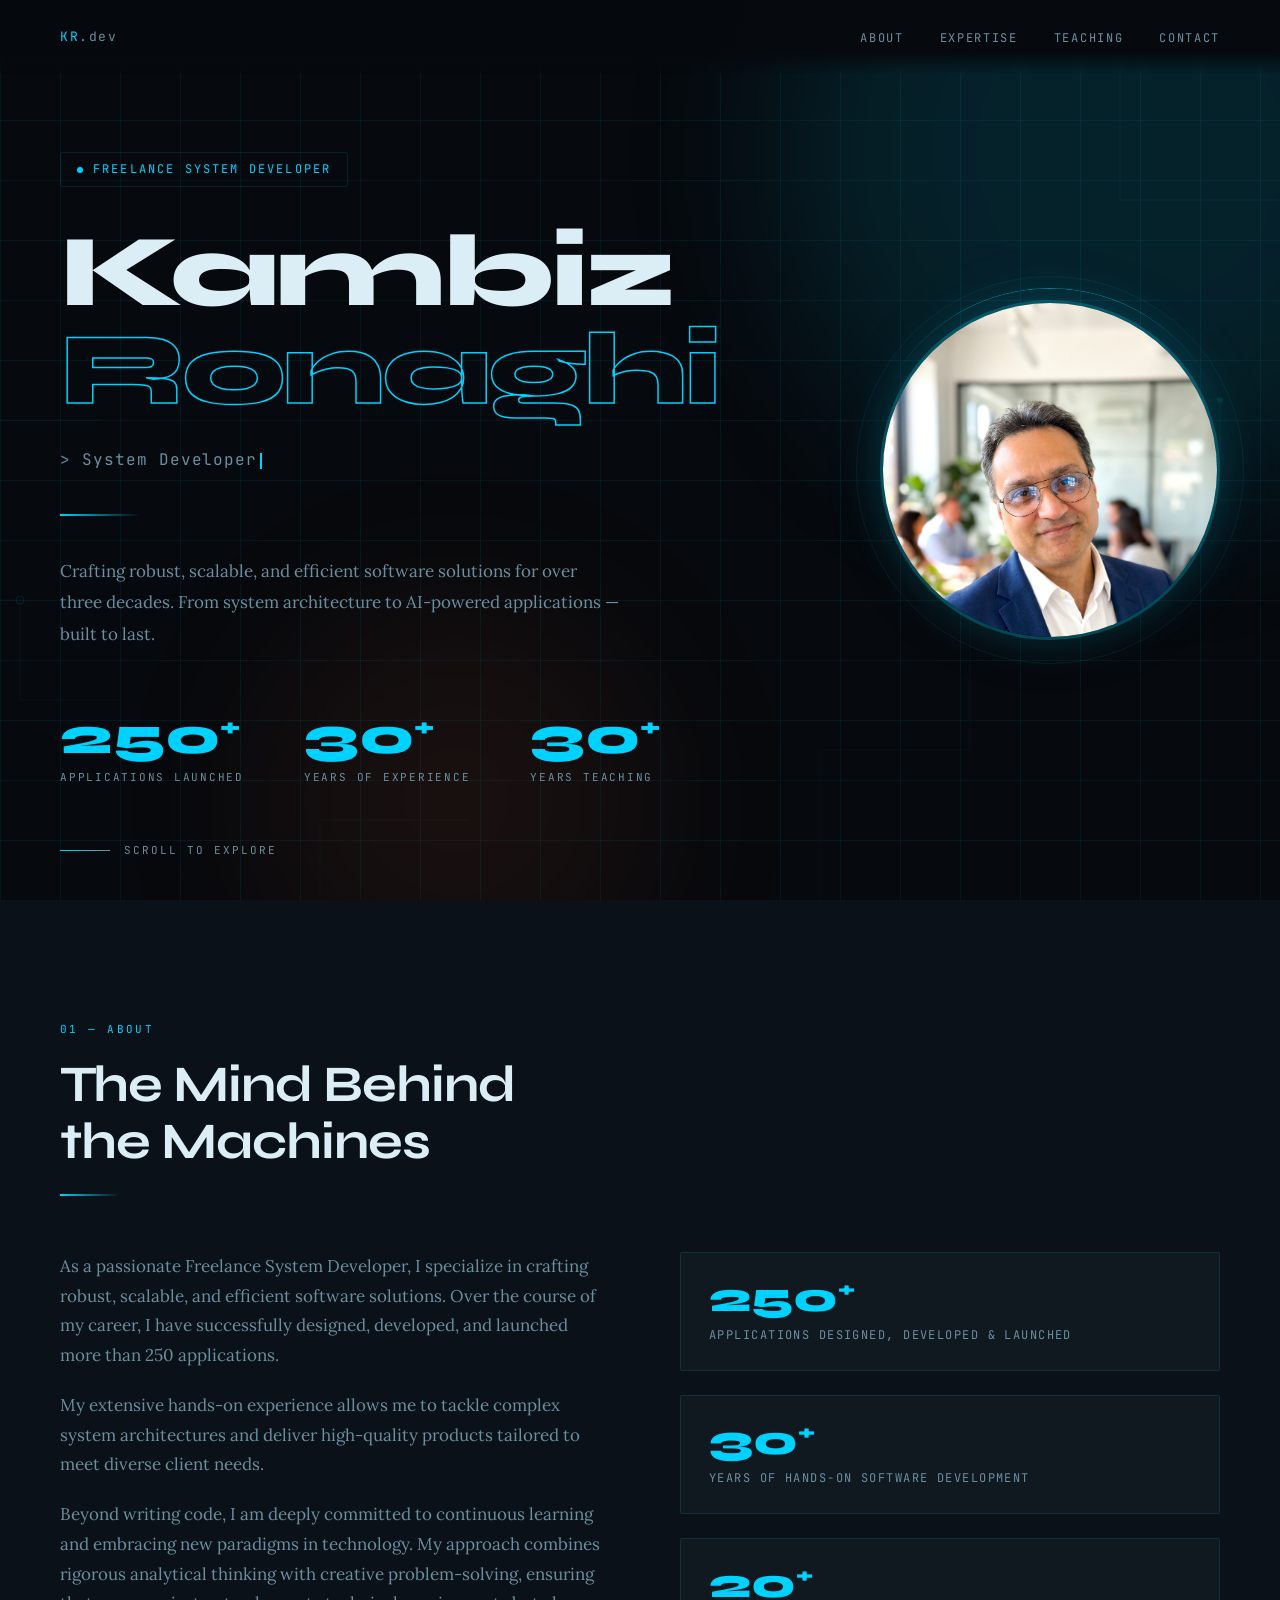
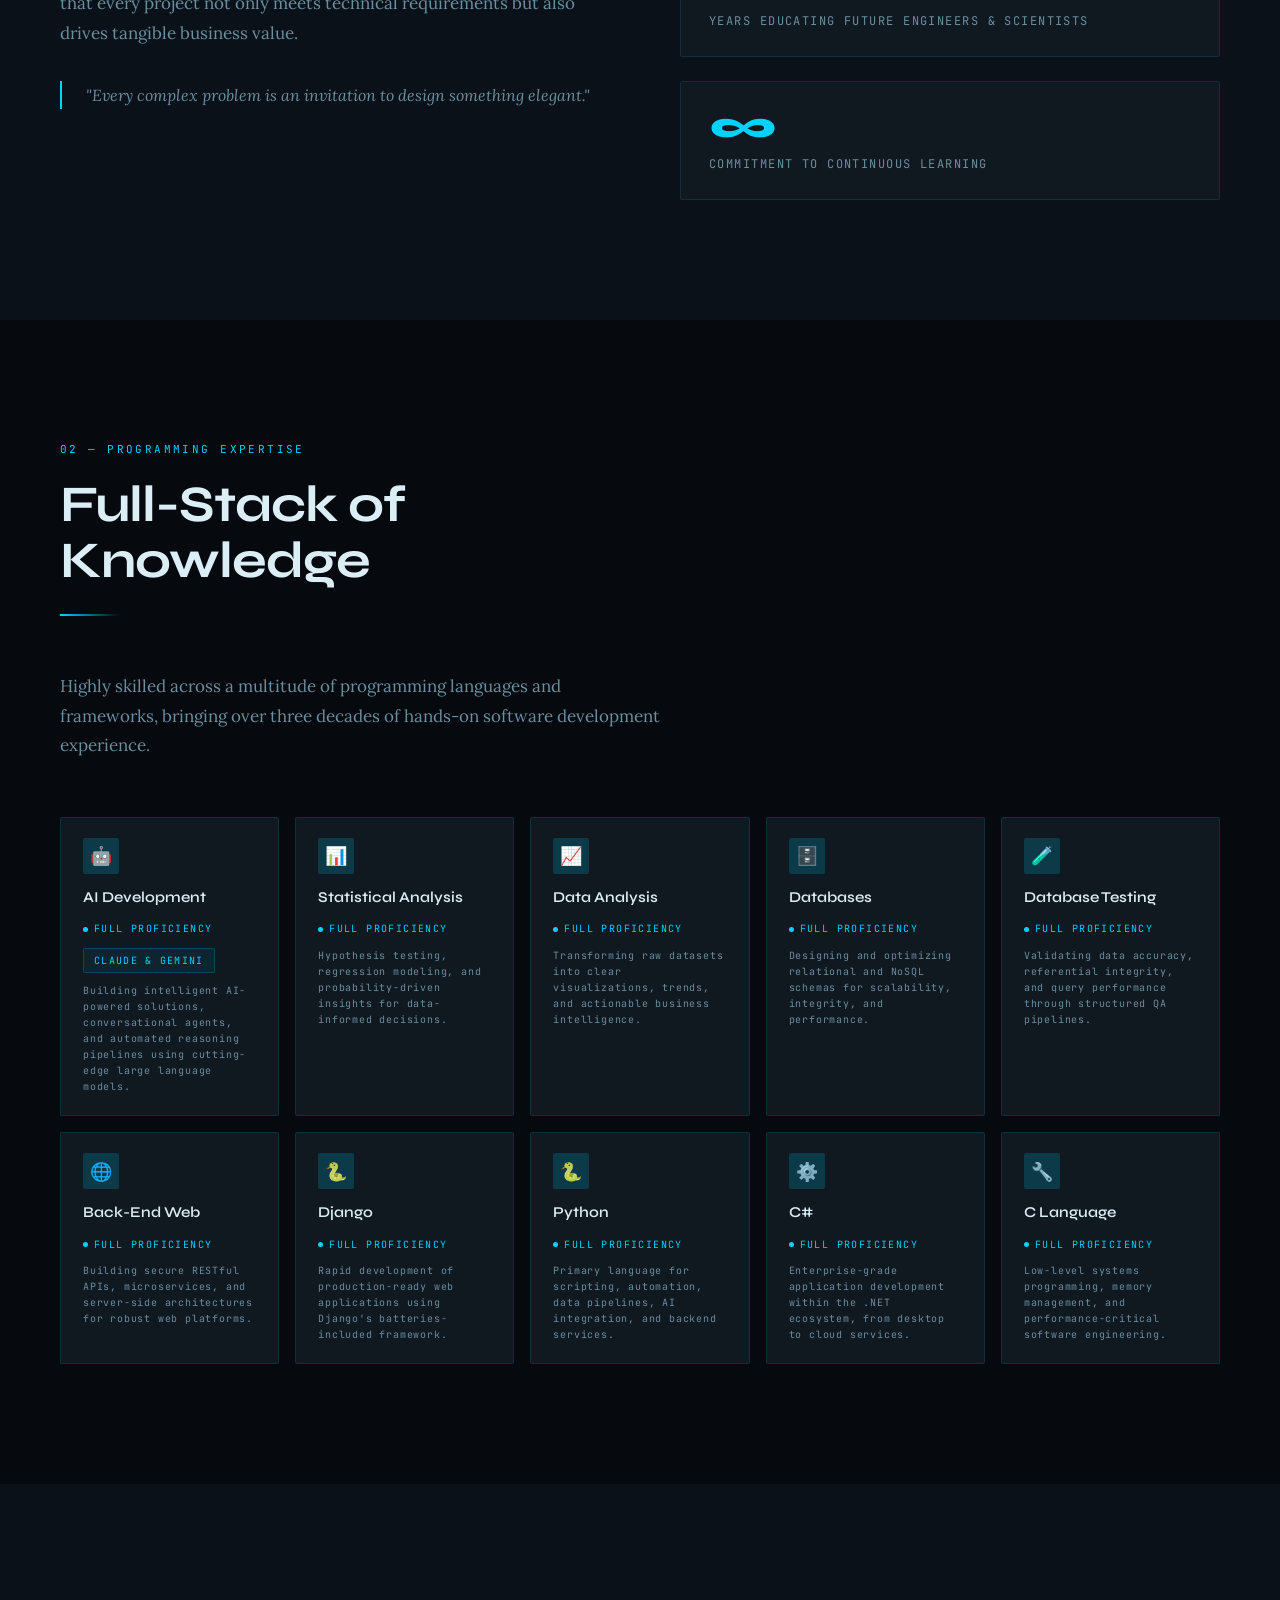
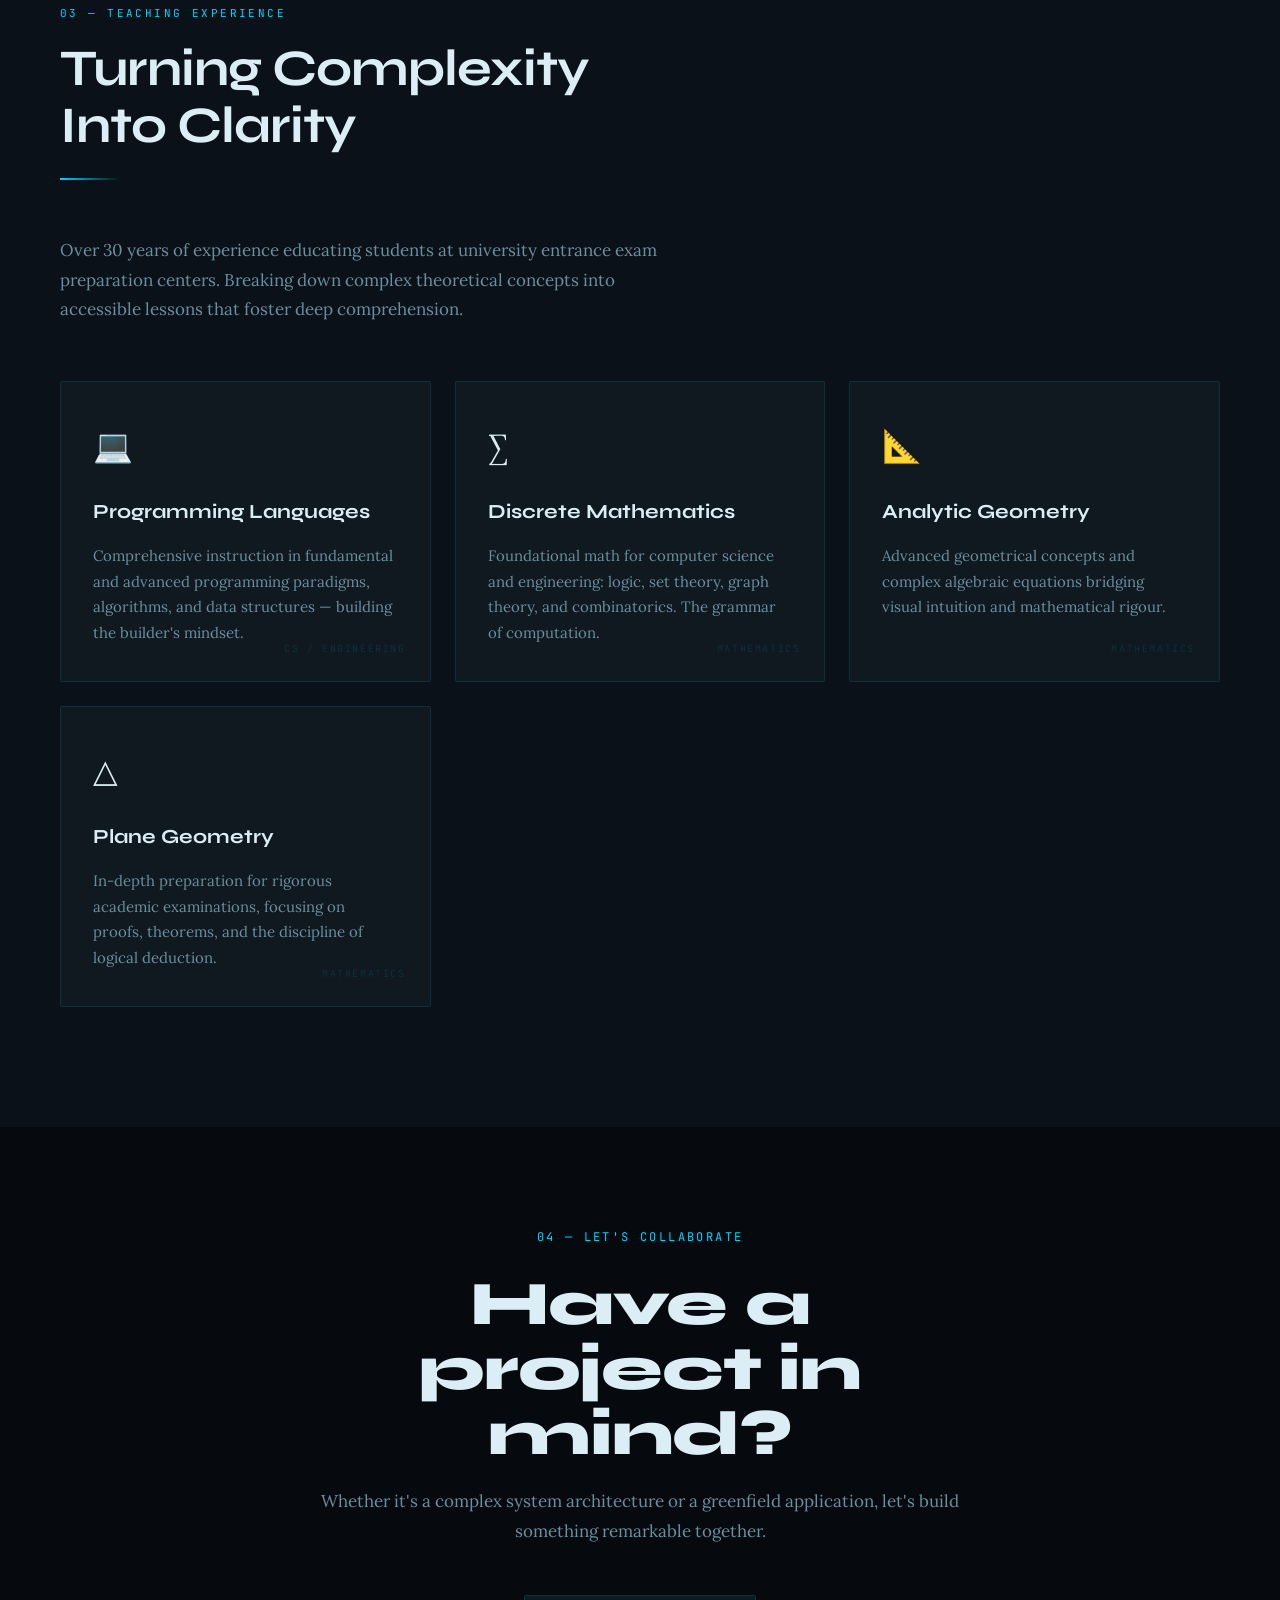
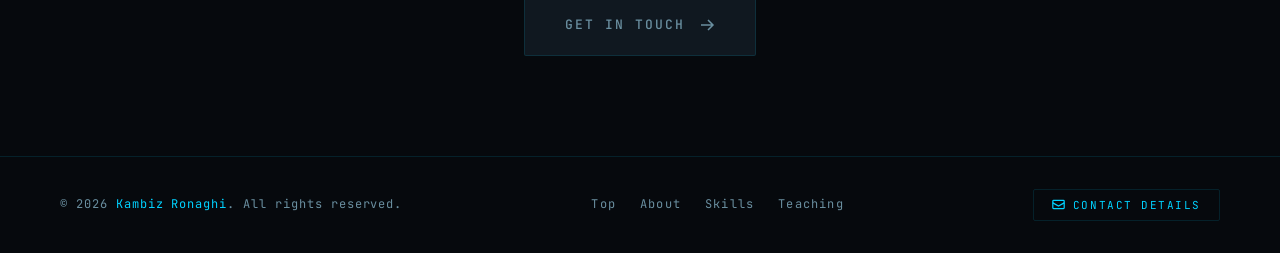
==== index.html @ 3840749a "Update index.html" ====
<!DOCTYPE html>
<html lang="en">
<head>
  <meta charset="UTF-8" />
  <meta name="viewport" content="width=device-width, initial-scale=1.0" />
  <title>Kambiz Ronaghi — Freelance System Developer</title>
  <link rel="preconnect" href="https://fonts.googleapis.com" />
  <link rel="preconnect" href="https://fonts.gstatic.com" crossorigin />
  <link href="https://fonts.googleapis.com/css2?family=Syne:wght@400;600;700;800&family=JetBrains+Mono:wght@300;400;500&family=Lora:ital,wght@0,400;0,600;1,400&display=swap" rel="stylesheet" />

  <style>
    *, *::before, *::after { box-sizing: border-box; margin: 0; padding: 0; }

    :root {
      --bg:        #06090d;
      --bg-2:      #0b1118;
      --bg-3:      #101820;
      --line:      rgba(0, 210, 255, 0.07);
      --cyan:      #00d2ff;
      --cyan-dim:  rgba(0, 210, 255, 0.18);
      --orange:    #ff6830;
      --text:      #dceef5;
      --text-dim:  #6a8fa0;
      --border:    rgba(0, 210, 255, 0.12);
      --font-head: 'Syne', sans-serif;
      --font-body: 'Lora', serif;
      --font-mono: 'JetBrains Mono', monospace;
    }

    html { scroll-behavior: smooth; }

    body {
      background: var(--bg);
      color: var(--text);
      font-family: var(--font-body);
      font-size: 17px;
      line-height: 1.75;
      overflow-x: hidden;
    }

    /* ── Grid overlay ── */
    body::before {
      content: '';
      position: fixed; inset: 0; z-index: 0; pointer-events: none;
      background-image:
        linear-gradient(var(--line) 1px, transparent 1px),
        linear-gradient(90deg, var(--line) 1px, transparent 1px);
      background-size: 60px 60px;
    }

    /* ── Nav ── */
    nav {
      position: fixed; top: 0; left: 0; right: 0; z-index: 100;
      display: flex; align-items: center; justify-content: space-between;
      padding: 22px 60px;
      background: linear-gradient(to bottom, rgba(6,9,13,0.95) 70%, transparent);
      backdrop-filter: blur(6px);
    }
    .nav-logo { font-family: var(--font-mono); font-size: 13px; letter-spacing: 0.12em; color: var(--cyan); text-decoration: none; }
    .nav-logo span { color: var(--text-dim); }
    .nav-links { display: flex; gap: 36px; list-style: none; }
    .nav-links a { font-family: var(--font-mono); font-size: 12px; letter-spacing: 0.14em; text-transform: uppercase; color: var(--text-dim); text-decoration: none; transition: color 0.2s; }
    .nav-links a:hover { color: var(--cyan); }

    /* ── Hero ── */
    #hero { position: relative; z-index: 1; min-height: 100vh; display: flex; align-items: center; padding: 120px 60px 80px; overflow: hidden; }

    .hero-bg-circle { position: absolute; border-radius: 50%; pointer-events: none; filter: blur(90px); opacity: 0.12; }
    .hbc-1 { width: 700px; height: 700px; background: var(--cyan); top: -200px; right: -200px; }
    .hbc-2 { width: 400px; height: 400px; background: var(--orange); bottom: -100px; left: 20%; opacity: 0.08; }

    .circuit-lines { position: absolute; inset: 0; pointer-events: none; z-index: 0; }
    .circuit-lines svg { width: 100%; height: 100%; }

    /* ── Hero layout with photo ── */
    .hero-layout { display: flex; align-items: center; justify-content: space-between; gap: 60px; width: 100%; }
    .hero-content { flex: 1; max-width: 620px; position: relative; z-index: 1; }

    .hero-photo-wrap {
      flex-shrink: 0; position: relative;
      width: 340px; height: 340px;
      animation: fadeUp 0.8s 0.5s ease both;
    }
    .hero-photo-wrap::before {
      content: ''; position: absolute; inset: -12px; border-radius: 50%;
      animation: spinRing 18s linear infinite;
      background: conic-gradient(from 0deg, var(--cyan) 0deg, transparent 60deg, transparent 300deg, var(--cyan) 360deg);
      -webkit-mask: radial-gradient(farthest-side, transparent calc(100% - 1px), #000 100%);
              mask: radial-gradient(farthest-side, transparent calc(100% - 1px), #000 100%);
    }
    .hero-photo-wrap::after { content: ''; position: absolute; inset: -24px; border-radius: 50%; border: 1px solid rgba(0,210,255,0.08); }
    @keyframes spinRing { from { transform: rotate(0deg); } to { transform: rotate(360deg); } }
    .hero-photo {
      width: 100%; height: 100%; border-radius: 50%;
      object-fit: cover; object-position: center top; display: block;
      border: 3px solid rgba(0,210,255,0.3);
      box-shadow: 0 0 40px rgba(0,210,255,0.15), 0 0 80px rgba(0,210,255,0.06);
      filter: brightness(1.05) contrast(1.02);
    }
    .hero-photo-glow { position: absolute; inset: 10%; border-radius: 50%; background: radial-gradient(circle, rgba(0,210,255,0.12) 0%, transparent 70%); pointer-events: none; }

    .hero-tag {
      display: inline-flex; align-items: center; gap: 10px;
      font-family: var(--font-mono); font-size: 12px; letter-spacing: 0.18em; text-transform: uppercase;
      color: var(--cyan); border: 1px solid var(--border); padding: 6px 16px; border-radius: 2px;
      margin-bottom: 36px; animation: fadeUp 0.8s ease both;
    }
    .hero-tag::before { content: ''; width: 6px; height: 6px; border-radius: 50%; background: var(--cyan); animation: pulse 2s ease infinite; }
    @keyframes pulse { 0%, 100% { opacity: 1; transform: scale(1); } 50% { opacity: 0.4; transform: scale(0.7); } }

    .hero-name { font-family: var(--font-head); font-weight: 800; font-size: clamp(54px, 8vw, 110px); line-height: 0.95; letter-spacing: -0.03em; animation: fadeUp 0.8s 0.1s ease both; }
    .hero-name .first { color: var(--text); }
    .hero-name .last  { color: transparent; -webkit-text-stroke: 1.5px var(--cyan); display: block; }

    .hero-title { margin-top: 28px; font-family: var(--font-mono); font-size: 16px; color: var(--text-dim); letter-spacing: 0.06em; animation: fadeUp 0.8s 0.2s ease both; }
    .hero-title .typed-cursor { display: inline-block; width: 2px; height: 1em; background: var(--cyan); vertical-align: middle; margin-left: 3px; animation: blink 1s step-end infinite; }
    @keyframes blink { 0%,100%{opacity:1} 50%{opacity:0} }

    .hero-divider { width: 80px; height: 2px; background: linear-gradient(90deg, var(--cyan), transparent); margin: 40px 0; animation: fadeUp 0.8s 0.3s ease both; }
    .hero-desc { font-size: 17px; color: var(--text-dim); max-width: 560px; line-height: 1.85; animation: fadeUp 0.8s 0.35s ease both; }

    .hero-stats { display: flex; gap: 60px; margin-top: 60px; animation: fadeUp 0.8s 0.45s ease both; }
    .stat-num { font-family: var(--font-head); font-weight: 800; font-size: 52px; line-height: 1; color: var(--cyan); }
    .stat-num sup { font-size: 26px; }
    .stat-label { font-family: var(--font-mono); font-size: 11px; letter-spacing: 0.16em; text-transform: uppercase; color: var(--text-dim); margin-top: 6px; }

    .hero-scroll { position: absolute; bottom: 40px; left: 60px; display: flex; align-items: center; gap: 14px; font-family: var(--font-mono); font-size: 11px; letter-spacing: 0.18em; text-transform: uppercase; color: var(--text-dim); animation: fadeUp 0.8s 0.6s ease both; }
    .hero-scroll-line { width: 50px; height: 1px; background: linear-gradient(90deg, var(--cyan), var(--text-dim)); animation: scrollLine 2s ease infinite; }
    @keyframes scrollLine { 0%,100% { width: 50px; opacity: 0.4; } 50% { width: 70px; opacity: 1; } }
    @keyframes fadeUp { from { opacity: 0; transform: translateY(24px); } to { opacity: 1; transform: translateY(0); } }

    /* ── Section shell ── */
    section { position: relative; z-index: 1; padding: 120px 60px; }
    .section-label { font-family: var(--font-mono); font-size: 11px; letter-spacing: 0.22em; text-transform: uppercase; color: var(--cyan); margin-bottom: 18px; }
    .section-title { font-family: var(--font-head); font-weight: 700; font-size: clamp(34px, 4vw, 54px); line-height: 1.1; letter-spacing: -0.02em; color: var(--text); }
    .section-bar { width: 60px; height: 2px; background: linear-gradient(90deg, var(--cyan), transparent); margin: 24px 0 56px; }

    /* ── About ── */
    #about { background: var(--bg-2); }
    .about-grid { display: grid; grid-template-columns: 1fr 1fr; gap: 80px; align-items: start; }
    .about-text p { color: var(--text-dim); margin-bottom: 20px; font-size: 17px; }
    .about-quote { border-left: 2px solid var(--cyan); padding-left: 24px; margin-top: 32px; font-style: italic; color: var(--text-dim); font-size: 16px; }
    .about-facts { display: flex; flex-direction: column; gap: 24px; }
    .fact-item { background: var(--bg-3); border: 1px solid var(--border); padding: 24px 28px; border-radius: 2px; position: relative; overflow: hidden; transition: border-color 0.3s; }
    .fact-item::before { content: ''; position: absolute; top: 0; left: 0; right: 0; height: 2px; background: linear-gradient(90deg, var(--cyan), transparent); opacity: 0; transition: opacity 0.3s; }
    .fact-item:hover { border-color: rgba(0,210,255,0.35); }
    .fact-item:hover::before { opacity: 1; }
    .fact-num { font-family: var(--font-head); font-weight: 800; font-size: 42px; color: var(--cyan); line-height: 1; }
    .fact-desc { font-family: var(--font-mono); font-size: 12px; letter-spacing: 0.12em; text-transform: uppercase; color: var(--text-dim); margin-top: 6px; }

    /* ── Skills ── */
    #skills { background: var(--bg); }
    .skills-intro { max-width: 600px; color: var(--text-dim); margin-bottom: 56px; }
    .skills-grid { display: grid; grid-template-columns: repeat(auto-fill, minmax(200px, 1fr)); gap: 16px; }
    .skill-badge {
      background: var(--bg-3); border: 1px solid var(--border);
      padding: 20px 22px; border-radius: 2px;
      display: flex; flex-direction: column; gap: 10px;
      transition: all 0.3s; position: relative; overflow: hidden; cursor: default;
    }
    .skill-badge::after {
      content: ''; position: absolute; inset: 0;
      background: radial-gradient(circle at var(--mx,50%) var(--my,50%), var(--cyan-dim) 0%, transparent 65%);
      opacity: 0; transition: opacity 0.3s;
    }
    .skill-badge:hover { border-color: rgba(0,210,255,0.4); transform: translateY(-3px); }
    .skill-badge:hover::after { opacity: 1; }
    .skill-icon { width: 36px; height: 36px; background: var(--cyan-dim); border-radius: 2px; display: flex; align-items: center; justify-content: center; font-size: 18px; }
    .skill-name { font-family: var(--font-head); font-weight: 600; font-size: 15px; color: var(--text); }

    /* Bullet row — used for "Full Proficiency" */
    .skill-dot {
      font-family: var(--font-mono); font-size: 10px;
      letter-spacing: 0.14em; text-transform: uppercase;
      color: var(--cyan); display: flex; align-items: center; gap: 6px;
    }
    .skill-dot::before { content: ''; width: 5px; height: 5px; border-radius: 50%; background: var(--cyan); }

    /* Small badge — used for tool names like "Claude & Gemini" */
    .skill-tag {
      display: inline-flex; align-items: center;
      font-family: var(--font-mono); font-size: 10px;
      letter-spacing: 0.13em; text-transform: uppercase;
      color: var(--cyan);
      background: rgba(0, 210, 255, 0.07);
      border: 1px solid rgba(0, 210, 255, 0.2);
      padding: 3px 10px; border-radius: 2px;
      width: fit-content;
    }

    /* Descriptive text below the tag */
    .skill-desc {
      font-family: var(--font-mono); font-size: 10px;
      letter-spacing: 0.08em; color: var(--text-dim);
      line-height: 1.6;
    }

    /* ── Teaching ── */
    #teaching { background: var(--bg-2); }
    .teaching-intro { max-width: 600px; color: var(--text-dim); margin-bottom: 56px; }
    .teaching-grid { display: grid; grid-template-columns: repeat(auto-fill, minmax(280px, 1fr)); gap: 24px; }
    .teach-card { background: var(--bg-3); border: 1px solid var(--border); padding: 36px 32px; border-radius: 2px; position: relative; transition: all 0.35s; overflow: hidden; }
    .teach-card::before { content: ''; position: absolute; top: 0; left: 0; bottom: 0; width: 2px; background: linear-gradient(180deg, var(--cyan), transparent); opacity: 0; transition: opacity 0.35s; }
    .teach-card:hover { border-color: rgba(0,210,255,0.3); transform: translateY(-4px); box-shadow: 0 24px 60px rgba(0,0,0,0.5); }
    .teach-card:hover::before { opacity: 1; }
    .teach-icon { font-size: 32px; margin-bottom: 20px; display: block; }
    .teach-title { font-family: var(--font-head); font-weight: 700; font-size: 20px; color: var(--text); margin-bottom: 14px; }
    .teach-desc { font-size: 15px; color: var(--text-dim); line-height: 1.7; }
    .teach-corner { position: absolute; bottom: 24px; right: 24px; font-family: var(--font-mono); font-size: 10px; letter-spacing: 0.16em; text-transform: uppercase; color: var(--border); }

    /* ── Contact ── */
    #contact { background: var(--bg); padding: 100px 60px; text-align: center; }
    .contact-inner { max-width: 640px; margin: 0 auto; }
    .contact-tag { font-family: var(--font-mono); font-size: 12px; letter-spacing: 0.2em; text-transform: uppercase; color: var(--cyan); margin-bottom: 24px; }
    .contact-heading { font-family: var(--font-head); font-weight: 800; font-size: clamp(36px, 5vw, 62px); line-height: 1.05; letter-spacing: -0.02em; color: var(--text); margin-bottom: 20px; }
    .contact-sub { color: var(--text-dim); font-size: 17px; margin-bottom: 48px; }
    .contact-btn { display: inline-flex; align-items: center; gap: 14px; background: var(--cyan); color: var(--bg); font-family: var(--font-mono); font-size: 13px; letter-spacing: 0.16em; text-transform: uppercase; padding: 18px 40px; border-radius: 2px; text-decoration: none; font-weight: 500; transition: all 0.25s; }
    .contact-btn:hover { background: #fff; transform: translateY(-2px); box-shadow: 0 12px 40px rgba(0,210,255,0.3); }
    .contact-btn svg { width: 16px; height: 16px; }
    .contact-btn--disabled { background: var(--bg-3); color: var(--text-dim); border: 1px solid var(--border); cursor: not-allowed; opacity: 0.45; pointer-events: none; }

    /* ── Footer ── */
    footer { position: relative; z-index: 1; padding: 32px 60px; border-top: 1px solid var(--border); display: flex; align-items: center; justify-content: space-between; }
    .footer-copy { font-family: var(--font-mono); font-size: 12px; color: var(--text-dim); letter-spacing: 0.08em; }
    .footer-copy span { color: var(--cyan); }
    .footer-links { display: flex; gap: 24px; }
    .footer-links a { font-family: var(--font-mono); font-size: 12px; color: var(--text-dim); text-decoration: none; letter-spacing: 0.1em; transition: color 0.2s; }
    .footer-links a:hover { color: var(--cyan); }
    .footer-details-btn { display: inline-flex; align-items: center; gap: 8px; font-family: var(--font-mono); font-size: 11px; letter-spacing: 0.14em; text-transform: uppercase; color: var(--cyan); border: 1px solid var(--border); background: transparent; padding: 8px 18px; border-radius: 2px; cursor: pointer; transition: all 0.25s; }
    .footer-details-btn:hover { background: var(--cyan-dim); border-color: rgba(0,210,255,0.5); }
    .footer-details-btn svg { width: 13px; height: 13px; }

    /* ── Modal ── */
    .modal-overlay { display: none; position: fixed; inset: 0; z-index: 2000; background: rgba(6,9,13,0.88); backdrop-filter: blur(8px); align-items: center; justify-content: center; }
    .modal-overlay.open { display: flex; }
    .modal-box { background: var(--bg-2); border: 1px solid var(--border); padding: 48px 44px; border-radius: 2px; width: 100%; max-width: 420px; position: relative; animation: modalIn 0.35s cubic-bezier(0.16,1,0.3,1) both; }
    @keyframes modalIn { from { opacity: 0; transform: translateY(20px) scale(0.97); } to { opacity: 1; transform: translateY(0) scale(1); } }
    .modal-box::before { content: ''; position: absolute; top: 0; left: 0; right: 0; height: 2px; background: linear-gradient(90deg, var(--cyan), transparent); }
    .modal-close { position: absolute; top: 16px; right: 18px; background: none; border: none; cursor: pointer; color: var(--text-dim); font-size: 20px; line-height: 1; transition: color 0.2s; }
    .modal-close:hover { color: var(--cyan); }
    .modal-label-top { font-family: var(--font-mono); font-size: 10px; letter-spacing: 0.22em; text-transform: uppercase; color: var(--cyan); margin-bottom: 12px; }
    .modal-title { font-family: var(--font-head); font-weight: 700; font-size: 24px; color: var(--text); margin-bottom: 32px; }
    .modal-field { margin-bottom: 20px; }
    .modal-field label { display: block; font-family: var(--font-mono); font-size: 11px; letter-spacing: 0.14em; text-transform: uppercase; color: var(--text-dim); margin-bottom: 8px; }
    .modal-field input { width: 100%; padding: 12px 16px; background: var(--bg-3); border: 1px solid var(--border); border-radius: 2px; color: var(--text); font-family: var(--font-mono); font-size: 14px; outline: none; transition: border-color 0.2s; }
    .modal-field input:focus { border-color: rgba(0,210,255,0.5); }
    .modal-submit { width: 100%; padding: 14px; background: var(--cyan); color: var(--bg); border: none; border-radius: 2px; font-family: var(--font-mono); font-size: 12px; letter-spacing: 0.16em; text-transform: uppercase; font-weight: 500; cursor: pointer; margin-top: 8px; transition: all 0.2s; }
    .modal-submit:hover { background: #fff; }
    .modal-error { font-family: var(--font-mono); font-size: 12px; color: #ff6830; margin-top: 14px; text-align: center; display: none; }
    .modal-result { display: none; margin-top: 28px; border-top: 1px solid var(--border); padding-top: 28px; }
    .modal-result-label { font-family: var(--font-mono); font-size: 10px; letter-spacing: 0.18em; text-transform: uppercase; color: var(--cyan); margin-bottom: 16px; }
    .contact-detail-row { display: flex; align-items: center; gap: 14px; margin-bottom: 14px; }
    .contact-detail-icon { width: 34px; height: 34px; flex-shrink: 0; background: var(--cyan-dim); border-radius: 2px; display: flex; align-items: center; justify-content: center; font-size: 15px; }
    .contact-detail-text { font-family: var(--font-mono); font-size: 13px; color: var(--text); }
    .contact-detail-text small { display: block; font-size: 10px; letter-spacing: 0.12em; text-transform: uppercase; color: var(--text-dim); margin-bottom: 3px; }

    /* ── Scroll reveal ── */
    .reveal { opacity: 0; transform: translateY(30px); transition: opacity 0.7s ease, transform 0.7s ease; }
    .reveal.visible { opacity: 1; transform: translateY(0); }

    /* ── Responsive ── */
    @media (max-width: 900px) {
      nav { padding: 20px 30px; }
      .nav-links { display: none; }
      #hero, section { padding: 100px 30px 80px; }
      .about-grid { grid-template-columns: 1fr; gap: 48px; }
      .hero-stats { gap: 36px; flex-wrap: wrap; }
      footer { flex-direction: column; gap: 16px; text-align: center; }
      .hero-layout { flex-direction: column-reverse; align-items: center; gap: 40px; }
      .hero-photo-wrap { width: 220px; height: 220px; }
      .hero-content { max-width: 100%; }
    }
    @media (max-width: 560px) {
      #hero { padding: 100px 24px 60px; }
      section { padding: 80px 24px; }
      .hero-scroll { left: 24px; }
      .modal-box { padding: 36px 24px; margin: 16px; }
    }
  </style>
</head>
<body>

  <nav>
    <a class="nav-logo" href="#">KR<span>.dev</span></a>
    <ul class="nav-links">
      <li><a href="#about">About</a></li>
      <li><a href="#skills">Expertise</a></li>
      <li><a href="#teaching">Teaching</a></li>
      <li><a href="#contact">Contact</a></li>
    </ul>
  </nav>

  <!-- Hero -->
  <section id="hero">
    <div class="hero-bg-circle hbc-1"></div>
    <div class="hero-bg-circle hbc-2"></div>
    <div class="circuit-lines" aria-hidden="true">
      <svg viewBox="0 0 1440 900" preserveAspectRatio="xMidYMid slice" fill="none" xmlns="http://www.w3.org/2000/svg">
        <path d="M1200 0 L1200 200 L1380 200" stroke="rgba(0,210,255,0.07)" stroke-width="1"/>
        <path d="M1380 200 L1440 200" stroke="rgba(0,210,255,0.05)" stroke-width="1"/>
        <circle cx="1380" cy="200" r="4" fill="none" stroke="rgba(0,210,255,0.15)" stroke-width="1"/>
        <path d="M1200 400 L1300 400 L1300 500 L1440 500" stroke="rgba(0,210,255,0.05)" stroke-width="1"/>
        <circle cx="1300" cy="400" r="3" fill="rgba(0,210,255,0.1)"/>
        <path d="M0 600 L100 600 L100 700 L200 700" stroke="rgba(0,210,255,0.06)" stroke-width="1"/>
        <circle cx="100" cy="600" r="4" fill="none" stroke="rgba(0,210,255,0.12)" stroke-width="1"/>
        <path d="M0 300 L60 300 L60 420 L180 420" stroke="rgba(0,210,255,0.05)" stroke-width="1"/>
        <circle cx="60" cy="300" r="3" fill="rgba(0,210,255,0.08)"/>
        <path d="M900 900 L900 750 L1050 750 L1050 600" stroke="rgba(0,210,255,0.05)" stroke-width="1"/>
        <circle cx="1050" cy="600" r="4" fill="none" stroke="rgba(0,210,255,0.12)" stroke-width="1"/>
        <path d="M400 900 L400 820 L550 820" stroke="rgba(0,210,255,0.04)" stroke-width="1"/>
      </svg>
    </div>

    <div class="hero-layout">
      <div class="hero-content">
        <div class="hero-tag">Freelance System Developer</div>
        <h1 class="hero-name">
          <span class="first">Kambiz</span>
          <span class="last">Ronaghi</span>
        </h1>
        <p class="hero-title">&gt; <span id="typed"></span><span class="typed-cursor"></span></p>
        <div class="hero-divider"></div>
        <p class="hero-desc">Crafting robust, scalable, and efficient software solutions for over three decades. From system architecture to AI-powered applications — built to last.</p>
        <div class="hero-stats">
          <div>
            <div class="stat-num" id="counter-apps">0<sup>+</sup></div>
            <div class="stat-label">Applications Launched</div>
          </div>
          <div>
            <div class="stat-num">30<sup>+</sup></div>
            <div class="stat-label">Years of Experience</div>
          </div>
          <div>
            <div class="stat-num">30<sup>+</sup></div>
            <div class="stat-label">Years Teaching</div>
          </div>
        </div>
      </div>
      <div class="hero-photo-wrap">
        <div class="hero-photo-glow"></div>
        <img src="profile.png" alt="Kambiz Ronaghi" class="hero-photo" />
      </div>
    </div>

    <div class="hero-scroll">
      <div class="hero-scroll-line"></div>
      Scroll to explore
    </div>
  </section>

  <!-- About -->
  <section id="about">
    <div class="section-label">01 — About</div>
    <h2 class="section-title reveal">The Mind Behind<br>the Machines</h2>
    <div class="section-bar"></div>
    <div class="about-grid">
      <div class="about-text reveal">
        <p>As a passionate Freelance System Developer, I specialize in crafting robust, scalable, and efficient software solutions. Over the course of my career, I have successfully designed, developed, and launched more than 250 applications.</p>
        <p>My extensive hands-on experience allows me to tackle complex system architectures and deliver high-quality products tailored to meet diverse client needs.</p>
        <p>Beyond writing code, I am deeply committed to continuous learning and embracing new paradigms in technology. My approach combines rigorous analytical thinking with creative problem-solving, ensuring that every project not only meets technical requirements but also drives tangible business value.</p>
        <blockquote class="about-quote">"Every complex problem is an invitation to design something elegant."</blockquote>
      </div>
      <div class="about-facts reveal">
        <div class="fact-item">
          <div class="fact-num">250<sup style="font-size:22px">+</sup></div>
          <div class="fact-desc">Applications designed, developed &amp; launched</div>
        </div>
        <div class="fact-item">
          <div class="fact-num">30<sup style="font-size:22px">+</sup></div>
          <div class="fact-desc">Years of hands-on software development</div>
        </div>
        <div class="fact-item">
          <div class="fact-num">20<sup style="font-size:22px">+</sup></div>
          <div class="fact-desc">Years educating future engineers &amp; scientists</div>
        </div>
        <div class="fact-item">
          <div class="fact-num">∞</div>
          <div class="fact-desc">Commitment to continuous learning</div>
        </div>
      </div>
    </div>
  </section>

  <!-- Skills -->
  <section id="skills">
    <div class="section-label">02 — Programming Expertise</div>
    <h2 class="section-title reveal">Full-Stack of<br>Knowledge</h2>
    <div class="section-bar"></div>
    <p class="skills-intro reveal">Highly skilled across a multitude of programming languages and frameworks, bringing over three decades of hands-on software development experience.</p>

    <div class="skills-grid">

      <!-- AI Development: bullet on Full Proficiency, tag for Claude & Gemini, description below -->
      <div class="skill-badge reveal">
        <div class="skill-icon">🤖</div>
        <div class="skill-name">AI Development</div>
        <div class="skill-dot">Full Proficiency</div>
        <div class="skill-tag">Claude &amp; Gemini</div>
        <div class="skill-desc">Building intelligent AI-powered solutions, conversational agents, and automated reasoning pipelines using cutting-edge large language models.</div>
      </div>

      <!-- Statistical Analysis -->
      <div class="skill-badge reveal">
        <div class="skill-icon">📊</div>
        <div class="skill-name">Statistical Analysis</div>
        <div class="skill-dot">Full Proficiency</div>
        <div class="skill-desc">Hypothesis testing, regression modeling, and probability-driven insights for data-informed decisions.</div>
      </div>

      <!-- Data Analysis -->
      <div class="skill-badge reveal">
        <div class="skill-icon">📈</div>
        <div class="skill-name">Data Analysis</div>
        <div class="skill-dot">Full Proficiency</div>
        <div class="skill-desc">Transforming raw datasets into clear visualizations, trends, and actionable business intelligence.</div>
      </div>

      <!-- Databases -->
      <div class="skill-badge reveal">
        <div class="skill-icon">🗄️</div>
        <div class="skill-name">Databases</div>
        <div class="skill-dot">Full Proficiency</div>
        <div class="skill-desc">Designing and optimizing relational and NoSQL schemas for scalability, integrity, and performance.</div>
      </div>

      <!-- Database Testing -->
      <div class="skill-badge reveal">
        <div class="skill-icon">🧪</div>
        <div class="skill-name">Database Testing</div>
        <div class="skill-dot">Full Proficiency</div>
        <div class="skill-desc">Validating data accuracy, referential integrity, and query performance through structured QA pipelines.</div>
      </div>

      <!-- Back-End Web -->
      <div class="skill-badge reveal">
        <div class="skill-icon">🌐</div>
        <div class="skill-name">Back-End Web</div>
        <div class="skill-dot">Full Proficiency</div>
        <div class="skill-desc">Building secure RESTful APIs, microservices, and server-side architectures for robust web platforms.</div>
      </div>

      <!-- Django -->
      <div class="skill-badge reveal">
        <div class="skill-icon">🐍</div>
        <div class="skill-name">Django</div>
        <div class="skill-dot">Full Proficiency</div>
        <div class="skill-desc">Rapid development of production-ready web applications using Django's batteries-included framework.</div>
      </div>

      <!-- Python -->
      <div class="skill-badge reveal">
        <div class="skill-icon">🐍</div>
        <div class="skill-name">Python</div>
        <div class="skill-dot">Full Proficiency</div>
        <div class="skill-desc">Primary language for scripting, automation, data pipelines, AI integration, and backend services.</div>
      </div>

      <!-- C# -->
      <div class="skill-badge reveal">
        <div class="skill-icon">⚙️</div>
        <div class="skill-name">C#</div>
        <div class="skill-dot">Full Proficiency</div>
        <div class="skill-desc">Enterprise-grade application development within the .NET ecosystem, from desktop to cloud services.</div>
      </div>

      <!-- C Language -->
      <div class="skill-badge reveal">
        <div class="skill-icon">🔧</div>
        <div class="skill-name">C Language</div>
        <div class="skill-dot">Full Proficiency</div>
        <div class="skill-desc">Low-level systems programming, memory management, and performance-critical software engineering.</div>
      </div>

    </div>
  </section>

  <!-- Teaching -->
  <section id="teaching">
    <div class="section-label">03 — Teaching Experience</div>
    <h2 class="section-title reveal">Turning Complexity<br>Into Clarity</h2>
    <div class="section-bar"></div>
    <p class="teaching-intro reveal">Over 30 years of experience educating students at university entrance exam preparation centers. Breaking down complex theoretical concepts into accessible lessons that foster deep comprehension.</p>
    <div class="teaching-grid">
      <div class="teach-card reveal">
        <span class="teach-icon">💻</span>
        <h3 class="teach-title">Programming Languages</h3>
        <p class="teach-desc">Comprehensive instruction in fundamental and advanced programming paradigms, algorithms, and data structures — building the builder's mindset.</p>
        <span class="teach-corner">CS / Engineering</span>
      </div>
      <div class="teach-card reveal">
        <span class="teach-icon">∑</span>
        <h3 class="teach-title">Discrete Mathematics</h3>
        <p class="teach-desc">Foundational math for computer science and engineering: logic, set theory, graph theory, and combinatorics. The grammar of computation.</p>
        <span class="teach-corner">Mathematics</span>
      </div>
      <div class="teach-card reveal">
        <span class="teach-icon">📐</span>
        <h3 class="teach-title">Analytic Geometry</h3>
        <p class="teach-desc">Advanced geometrical concepts and complex algebraic equations bridging visual intuition and mathematical rigour.</p>
        <span class="teach-corner">Mathematics</span>
      </div>
      <div class="teach-card reveal">
        <span class="teach-icon">△</span>
        <h3 class="teach-title">Plane Geometry</h3>
        <p class="teach-desc">In-depth preparation for rigorous academic examinations, focusing on proofs, theorems, and the discipline of logical deduction.</p>
        <span class="teach-corner">Mathematics</span>
      </div>
    </div>
  </section>

  <!-- Contact -->
  <section id="contact">
    <div class="contact-inner">
      <p class="contact-tag">04 — Let's Collaborate</p>
      <h2 class="contact-heading reveal">Have a project in mind?</h2>
      <p class="contact-sub reveal">Whether it's a complex system architecture or a greenfield application, let's build something remarkable together.</p>
      <span class="contact-btn contact-btn--disabled reveal">
        Get in Touch
        <svg viewBox="0 0 16 16" fill="none" stroke="currentColor" stroke-width="1.5">
          <path d="M2 8h12M9 3l5 5-5 5"/>
        </svg>
      </span>
    </div>
  </section>

  <!-- Footer -->
  <footer>
    <p class="footer-copy">© 2026 <span>Kambiz Ronaghi</span>. All rights reserved.</p>
    <div class="footer-links">
      <a href="#hero">Top</a>
      <a href="#about">About</a>
      <a href="#skills">Skills</a>
      <a href="#teaching">Teaching</a>
    </div>
    <button class="footer-details-btn" id="openModal">
      <svg viewBox="0 0 16 16" fill="none" stroke="currentColor" stroke-width="1.5">
        <rect x="1" y="3" width="14" height="10" rx="1"/>
        <path d="M1 6l7 4 7-4"/>
      </svg>
      Contact Details
    </button>
  </footer>

  <!-- Login Modal -->
  <div class="modal-overlay" id="modalOverlay">
    <div class="modal-box" role="dialog" aria-modal="true" aria-labelledby="modalTitle">
      <button class="modal-close" id="closeModal" aria-label="Close">&times;</button>
      <p class="modal-label-top">Secure Access</p>
      <h2 class="modal-title" id="modalTitle">Contact Details</h2>
      <div id="loginForm">
        <div class="modal-field">
          <label for="modalUser">Username</label>
          <input type="text" id="modalUser" placeholder="Enter username" autocomplete="username" />
        </div>
        <div class="modal-field">
          <label for="modalPass">Password</label>
          <input type="password" id="modalPass" placeholder="Enter password" autocomplete="current-password" />
        </div>
        <button class="modal-submit" id="modalSubmit">Unlock Details</button>
        <p class="modal-error" id="modalError">⚠ Incorrect credentials. Please try again.</p>
      </div>
      <div class="modal-result" id="modalResult">
        <p class="modal-result-label">Verified — Contact Information</p>
        <div class="contact-detail-row">
          <div class="contact-detail-icon">✉</div>
          <div class="contact-detail-text">
            <small>Email</small>
            <a href="mailto:kronaghi@hotmail.com" style="color:var(--cyan);text-decoration:none;">kronaghi@hotmail.com</a>
          </div>
        </div>
        <div class="contact-detail-row">
          <div class="contact-detail-icon">📱</div>
          <div class="contact-detail-text">
            <small>Mobile</small>
            <a href="tel:+4917632539600" style="color:var(--cyan);text-decoration:none;">+49 176 32539600</a>
          </div>
        </div>
      </div>
    </div>
  </div>

  <script>
    // ── Typed text ──
    const phrases = ['System Developer', 'Software Architect', 'AI Enthusiast', 'Educator & Mentor'];
    let pi = 0, ci = 0, deleting = false;
    const el = document.getElementById('typed');
    function type() {
      const word = phrases[pi];
      if (!deleting) {
        el.textContent = word.slice(0, ++ci);
        if (ci === word.length) { deleting = true; setTimeout(type, 1800); return; }
      } else {
        el.textContent = word.slice(0, --ci);
        if (ci === 0) { deleting = false; pi = (pi + 1) % phrases.length; setTimeout(type, 300); return; }
      }
      setTimeout(type, deleting ? 45 : 90);
    }
    setTimeout(type, 900);

    // ── Scroll reveal ──
    const revealEls = document.querySelectorAll('.reveal');
    const observer = new IntersectionObserver(entries => {
      entries.forEach(e => { if (e.isIntersecting) { e.target.classList.add('visible'); observer.unobserve(e.target); } });
    }, { threshold: 0.12 });
    revealEls.forEach(el => observer.observe(el));

    // ── Counter ──
    const statsSection = document.querySelector('.hero-stats');
    const statObs = new IntersectionObserver(entries => {
      if (entries[0].isIntersecting) {
        let el = document.getElementById('counter-apps');
        let startTime = null;
        function step(ts) {
          if (!startTime) startTime = ts;
          const p = Math.min((ts - startTime) / 1800, 1);
          const ease = 1 - Math.pow(1 - p, 3);
          el.innerHTML = Math.round(ease * 250) + '<sup>+</sup>';
          if (p < 1) requestAnimationFrame(step);
        }
        requestAnimationFrame(step);
        statObs.disconnect();
      }
    }, { threshold: 0.5 });
    if (statsSection) statObs.observe(statsSection);

    // ── Skill badge radial glow ──
    document.querySelectorAll('.skill-badge').forEach(badge => {
      badge.addEventListener('mousemove', e => {
        const r = badge.getBoundingClientRect();
        badge.style.setProperty('--mx', ((e.clientX - r.left) / r.width * 100) + '%');
        badge.style.setProperty('--my', ((e.clientY - r.top)  / r.height * 100) + '%');
      });
    });

    // ── Modal ──
    const overlay   = document.getElementById('modalOverlay');
    const openBtn   = document.getElementById('openModal');
    const closeBtn  = document.getElementById('closeModal');
    const submitBtn = document.getElementById('modalSubmit');
    const userInput = document.getElementById('modalUser');
    const passInput = document.getElementById('modalPass');
    const errorMsg  = document.getElementById('modalError');
    const loginForm = document.getElementById('loginForm');
    const resultBox = document.getElementById('modalResult');

    function openModal() {
      overlay.classList.add('open');
      userInput.value = ''; passInput.value = '';
      errorMsg.style.display = 'none';
      loginForm.style.display = 'block';
      resultBox.style.display = 'none';
      setTimeout(() => userInput.focus(), 100);
    }
    function closeModal() { overlay.classList.remove('open'); }

    openBtn.addEventListener('click', openModal);
    closeBtn.addEventListener('click', closeModal);
    overlay.addEventListener('click', e => { if (e.target === overlay) closeModal(); });
    document.addEventListener('keydown', e => { if (e.key === 'Escape') closeModal(); });

    function checkCredentials() {
      if (userInput.value.trim() === 'kambiz' && passInput.value === 'Python') {
        loginForm.style.display = 'none';
        resultBox.style.display = 'block';
      } else {
        errorMsg.style.display = 'block';
        passInput.value = ''; passInput.focus();
      }
    }
    submitBtn.addEventListener('click', checkCredentials);
    passInput.addEventListener('keydown', e => { if (e.key === 'Enter') checkCredentials(); });
    userInput.addEventListener('keydown', e => { if (e.key === 'Enter') passInput.focus(); });
  </script>
</body>
</html>
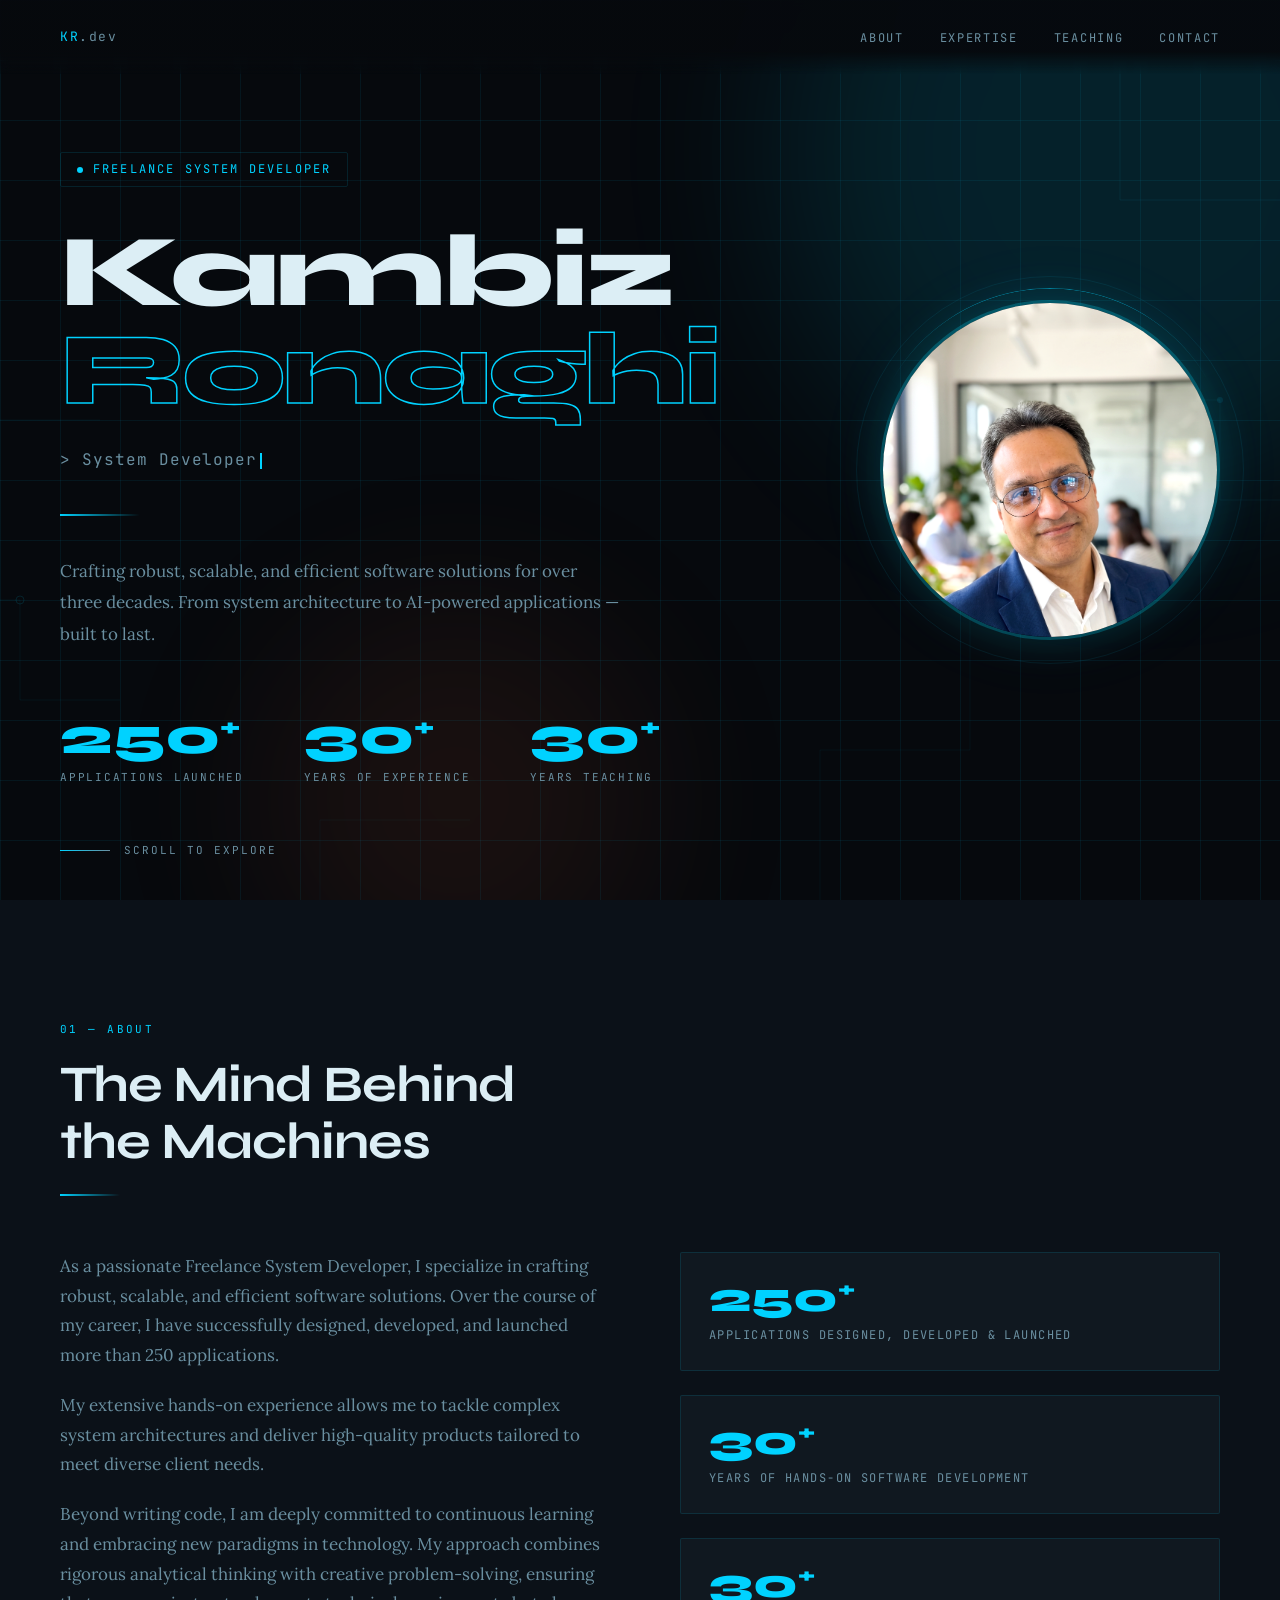
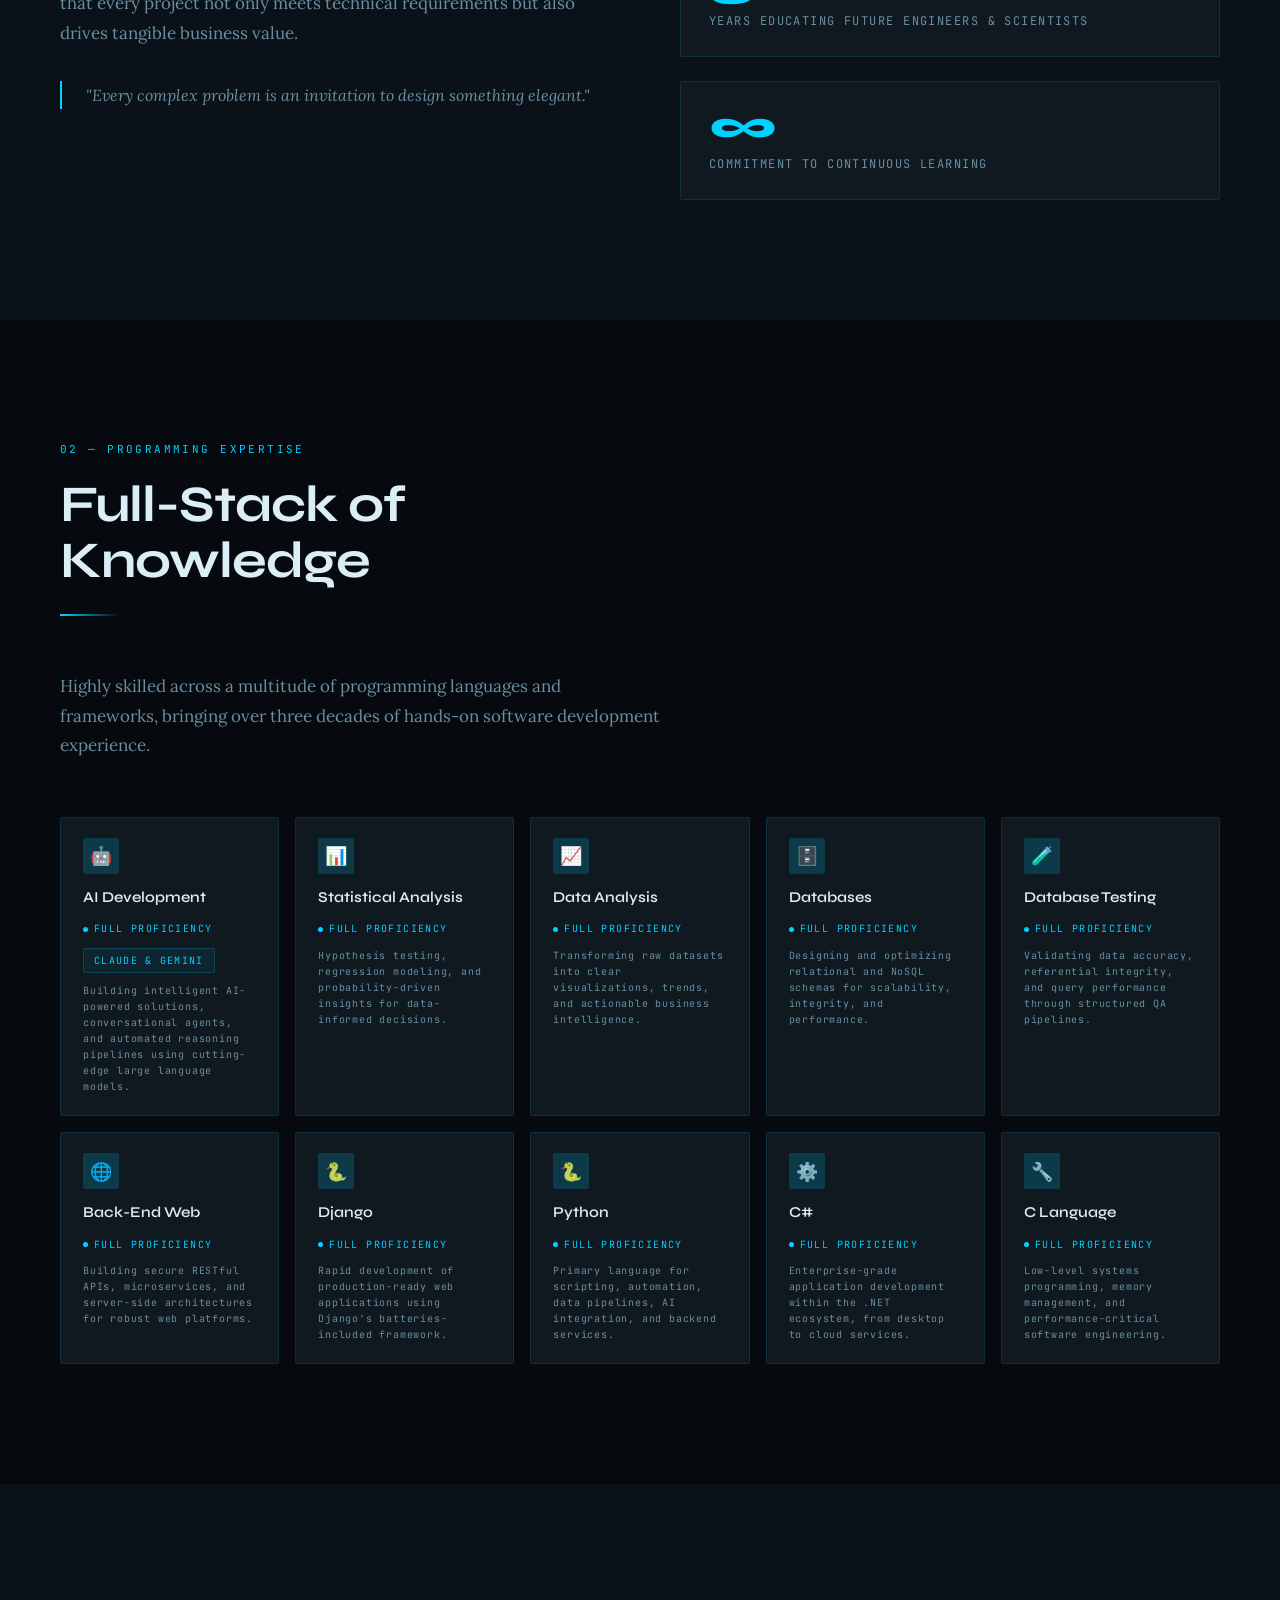
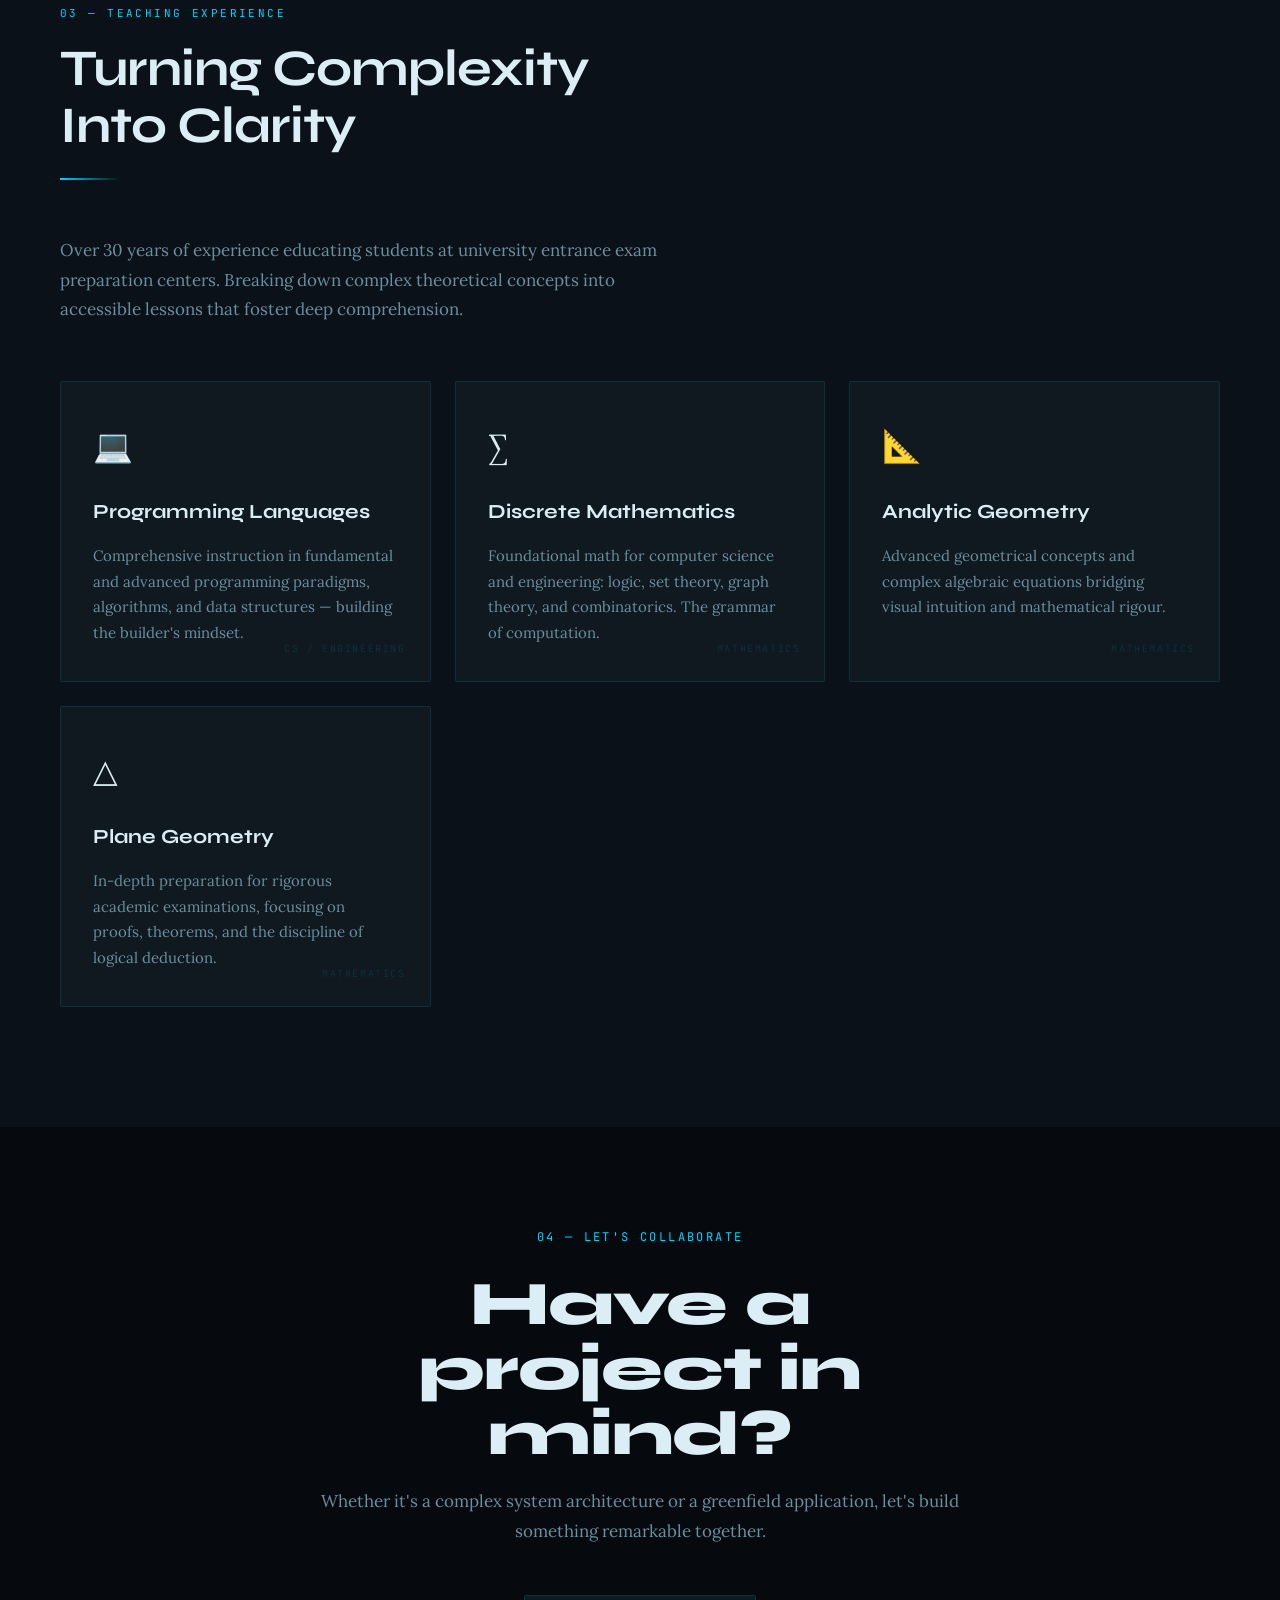
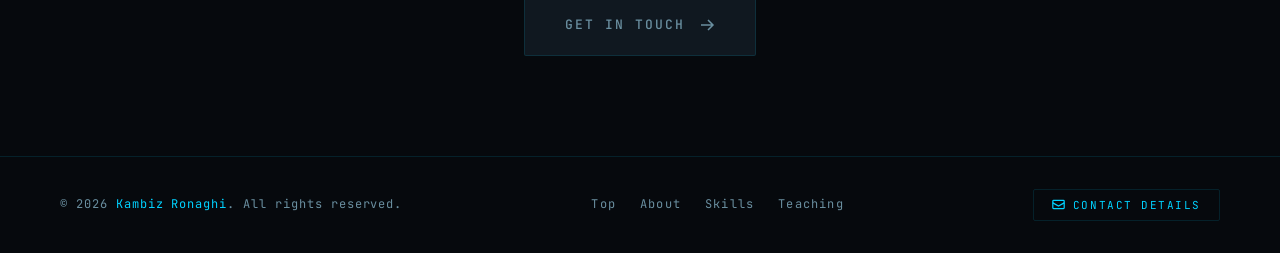
==== commit d257f17d: "Update fact number from 20 to 30 in index.html" ====
--- a/index.html
+++ b/index.html
@@ -370,7 +370,7 @@
           <div class="fact-desc">Years of hands-on software development</div>
         </div>
         <div class="fact-item">
-          <div class="fact-num">20<sup style="font-size:22px">+</sup></div>
+          <div class="fact-num">30<sup style="font-size:22px">+</sup></div>
           <div class="fact-desc">Years educating future engineers &amp; scientists</div>
         </div>
         <div class="fact-item">
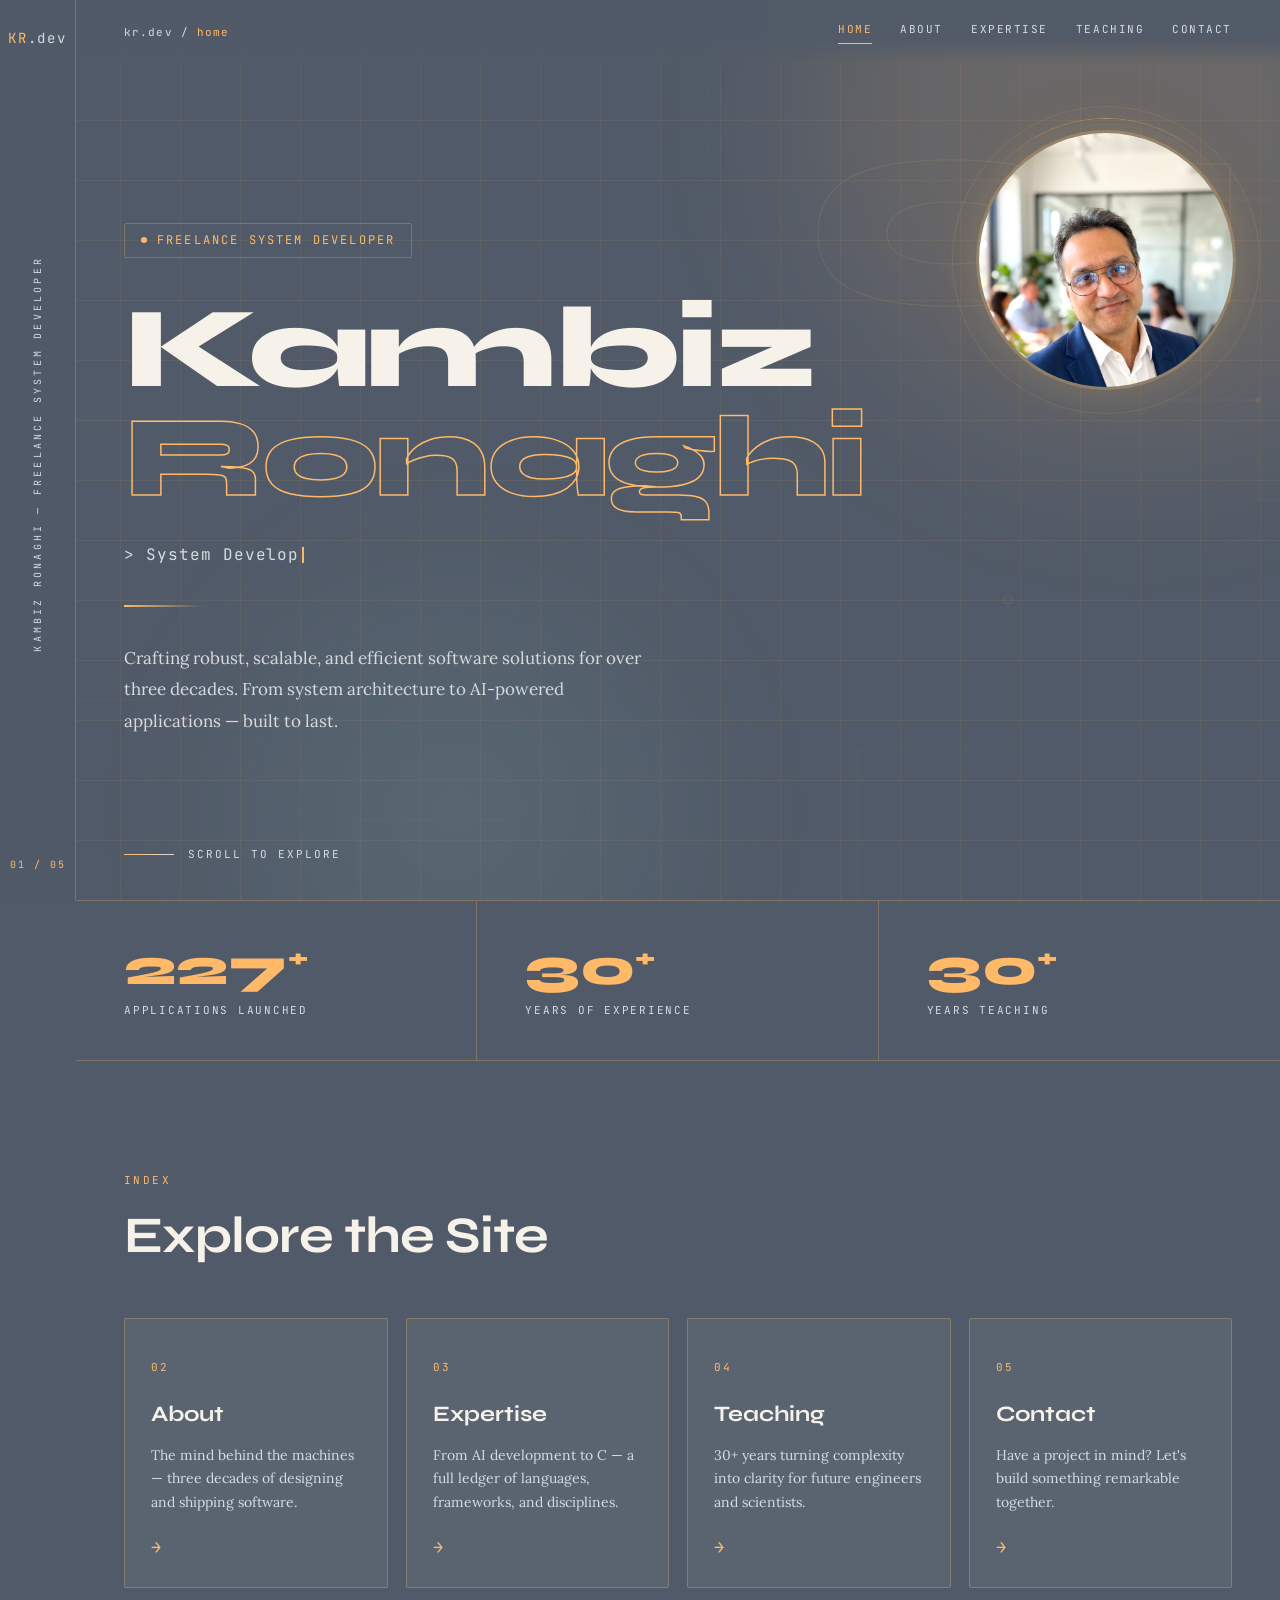
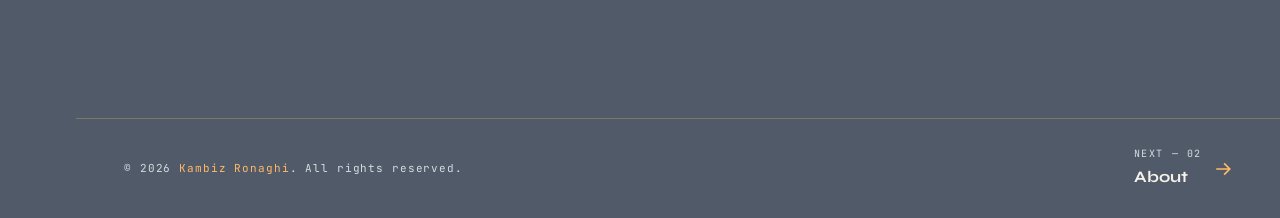
==== commit d1a0022f: "Add files via upload" ====
--- a/index.html
+++ b/index.html
@@ -7,312 +7,51 @@
   <link rel="preconnect" href="https://fonts.googleapis.com" />
   <link rel="preconnect" href="https://fonts.gstatic.com" crossorigin />
   <link href="https://fonts.googleapis.com/css2?family=Syne:wght@400;600;700;800&family=JetBrains+Mono:wght@300;400;500&family=Lora:ital,wght@0,400;0,600;1,400&display=swap" rel="stylesheet" />
-
-  <style>
-    *, *::before, *::after { box-sizing: border-box; margin: 0; padding: 0; }
-
-    :root {
-      --bg:        #06090d;
-      --bg-2:      #0b1118;
-      --bg-3:      #101820;
-      --line:      rgba(0, 210, 255, 0.07);
-      --cyan:      #00d2ff;
-      --cyan-dim:  rgba(0, 210, 255, 0.18);
-      --orange:    #ff6830;
-      --text:      #dceef5;
-      --text-dim:  #6a8fa0;
-      --border:    rgba(0, 210, 255, 0.12);
-      --font-head: 'Syne', sans-serif;
-      --font-body: 'Lora', serif;
-      --font-mono: 'JetBrains Mono', monospace;
-    }
-
-    html { scroll-behavior: smooth; }
-
-    body {
-      background: var(--bg);
-      color: var(--text);
-      font-family: var(--font-body);
-      font-size: 17px;
-      line-height: 1.75;
-      overflow-x: hidden;
-    }
-
-    /* ── Grid overlay ── */
-    body::before {
-      content: '';
-      position: fixed; inset: 0; z-index: 0; pointer-events: none;
-      background-image:
-        linear-gradient(var(--line) 1px, transparent 1px),
-        linear-gradient(90deg, var(--line) 1px, transparent 1px);
-      background-size: 60px 60px;
-    }
-
-    /* ── Nav ── */
-    nav {
-      position: fixed; top: 0; left: 0; right: 0; z-index: 100;
-      display: flex; align-items: center; justify-content: space-between;
-      padding: 22px 60px;
-      background: linear-gradient(to bottom, rgba(6,9,13,0.95) 70%, transparent);
-      backdrop-filter: blur(6px);
-    }
-    .nav-logo { font-family: var(--font-mono); font-size: 13px; letter-spacing: 0.12em; color: var(--cyan); text-decoration: none; }
-    .nav-logo span { color: var(--text-dim); }
-    .nav-links { display: flex; gap: 36px; list-style: none; }
-    .nav-links a { font-family: var(--font-mono); font-size: 12px; letter-spacing: 0.14em; text-transform: uppercase; color: var(--text-dim); text-decoration: none; transition: color 0.2s; }
-    .nav-links a:hover { color: var(--cyan); }
-
-    /* ── Hero ── */
-    #hero { position: relative; z-index: 1; min-height: 100vh; display: flex; align-items: center; padding: 120px 60px 80px; overflow: hidden; }
-
-    .hero-bg-circle { position: absolute; border-radius: 50%; pointer-events: none; filter: blur(90px); opacity: 0.12; }
-    .hbc-1 { width: 700px; height: 700px; background: var(--cyan); top: -200px; right: -200px; }
-    .hbc-2 { width: 400px; height: 400px; background: var(--orange); bottom: -100px; left: 20%; opacity: 0.08; }
-
-    .circuit-lines { position: absolute; inset: 0; pointer-events: none; z-index: 0; }
-    .circuit-lines svg { width: 100%; height: 100%; }
-
-    /* ── Hero layout with photo ── */
-    .hero-layout { display: flex; align-items: center; justify-content: space-between; gap: 60px; width: 100%; }
-    .hero-content { flex: 1; max-width: 620px; position: relative; z-index: 1; }
-
-    .hero-photo-wrap {
-      flex-shrink: 0; position: relative;
-      width: 340px; height: 340px;
-      animation: fadeUp 0.8s 0.5s ease both;
-    }
-    .hero-photo-wrap::before {
-      content: ''; position: absolute; inset: -12px; border-radius: 50%;
-      animation: spinRing 18s linear infinite;
-      background: conic-gradient(from 0deg, var(--cyan) 0deg, transparent 60deg, transparent 300deg, var(--cyan) 360deg);
-      -webkit-mask: radial-gradient(farthest-side, transparent calc(100% - 1px), #000 100%);
-              mask: radial-gradient(farthest-side, transparent calc(100% - 1px), #000 100%);
-    }
-    .hero-photo-wrap::after { content: ''; position: absolute; inset: -24px; border-radius: 50%; border: 1px solid rgba(0,210,255,0.08); }
-    @keyframes spinRing { from { transform: rotate(0deg); } to { transform: rotate(360deg); } }
-    .hero-photo {
-      width: 100%; height: 100%; border-radius: 50%;
-      object-fit: cover; object-position: center top; display: block;
-      border: 3px solid rgba(0,210,255,0.3);
-      box-shadow: 0 0 40px rgba(0,210,255,0.15), 0 0 80px rgba(0,210,255,0.06);
-      filter: brightness(1.05) contrast(1.02);
-    }
-    .hero-photo-glow { position: absolute; inset: 10%; border-radius: 50%; background: radial-gradient(circle, rgba(0,210,255,0.12) 0%, transparent 70%); pointer-events: none; }
-
-    .hero-tag {
-      display: inline-flex; align-items: center; gap: 10px;
-      font-family: var(--font-mono); font-size: 12px; letter-spacing: 0.18em; text-transform: uppercase;
-      color: var(--cyan); border: 1px solid var(--border); padding: 6px 16px; border-radius: 2px;
-      margin-bottom: 36px; animation: fadeUp 0.8s ease both;
-    }
-    .hero-tag::before { content: ''; width: 6px; height: 6px; border-radius: 50%; background: var(--cyan); animation: pulse 2s ease infinite; }
-    @keyframes pulse { 0%, 100% { opacity: 1; transform: scale(1); } 50% { opacity: 0.4; transform: scale(0.7); } }
-
-    .hero-name { font-family: var(--font-head); font-weight: 800; font-size: clamp(54px, 8vw, 110px); line-height: 0.95; letter-spacing: -0.03em; animation: fadeUp 0.8s 0.1s ease both; }
-    .hero-name .first { color: var(--text); }
-    .hero-name .last  { color: transparent; -webkit-text-stroke: 1.5px var(--cyan); display: block; }
-
-    .hero-title { margin-top: 28px; font-family: var(--font-mono); font-size: 16px; color: var(--text-dim); letter-spacing: 0.06em; animation: fadeUp 0.8s 0.2s ease both; }
-    .hero-title .typed-cursor { display: inline-block; width: 2px; height: 1em; background: var(--cyan); vertical-align: middle; margin-left: 3px; animation: blink 1s step-end infinite; }
-    @keyframes blink { 0%,100%{opacity:1} 50%{opacity:0} }
-
-    .hero-divider { width: 80px; height: 2px; background: linear-gradient(90deg, var(--cyan), transparent); margin: 40px 0; animation: fadeUp 0.8s 0.3s ease both; }
-    .hero-desc { font-size: 17px; color: var(--text-dim); max-width: 560px; line-height: 1.85; animation: fadeUp 0.8s 0.35s ease both; }
-
-    .hero-stats { display: flex; gap: 60px; margin-top: 60px; animation: fadeUp 0.8s 0.45s ease both; }
-    .stat-num { font-family: var(--font-head); font-weight: 800; font-size: 52px; line-height: 1; color: var(--cyan); }
-    .stat-num sup { font-size: 26px; }
-    .stat-label { font-family: var(--font-mono); font-size: 11px; letter-spacing: 0.16em; text-transform: uppercase; color: var(--text-dim); margin-top: 6px; }
-
-    .hero-scroll { position: absolute; bottom: 40px; left: 60px; display: flex; align-items: center; gap: 14px; font-family: var(--font-mono); font-size: 11px; letter-spacing: 0.18em; text-transform: uppercase; color: var(--text-dim); animation: fadeUp 0.8s 0.6s ease both; }
-    .hero-scroll-line { width: 50px; height: 1px; background: linear-gradient(90deg, var(--cyan), var(--text-dim)); animation: scrollLine 2s ease infinite; }
-    @keyframes scrollLine { 0%,100% { width: 50px; opacity: 0.4; } 50% { width: 70px; opacity: 1; } }
-    @keyframes fadeUp { from { opacity: 0; transform: translateY(24px); } to { opacity: 1; transform: translateY(0); } }
-
-    /* ── Section shell ── */
-    section { position: relative; z-index: 1; padding: 120px 60px; }
-    .section-label { font-family: var(--font-mono); font-size: 11px; letter-spacing: 0.22em; text-transform: uppercase; color: var(--cyan); margin-bottom: 18px; }
-    .section-title { font-family: var(--font-head); font-weight: 700; font-size: clamp(34px, 4vw, 54px); line-height: 1.1; letter-spacing: -0.02em; color: var(--text); }
-    .section-bar { width: 60px; height: 2px; background: linear-gradient(90deg, var(--cyan), transparent); margin: 24px 0 56px; }
-
-    /* ── About ── */
-    #about { background: var(--bg-2); }
-    .about-grid { display: grid; grid-template-columns: 1fr 1fr; gap: 80px; align-items: start; }
-    .about-text p { color: var(--text-dim); margin-bottom: 20px; font-size: 17px; }
-    .about-quote { border-left: 2px solid var(--cyan); padding-left: 24px; margin-top: 32px; font-style: italic; color: var(--text-dim); font-size: 16px; }
-    .about-facts { display: flex; flex-direction: column; gap: 24px; }
-    .fact-item { background: var(--bg-3); border: 1px solid var(--border); padding: 24px 28px; border-radius: 2px; position: relative; overflow: hidden; transition: border-color 0.3s; }
-    .fact-item::before { content: ''; position: absolute; top: 0; left: 0; right: 0; height: 2px; background: linear-gradient(90deg, var(--cyan), transparent); opacity: 0; transition: opacity 0.3s; }
-    .fact-item:hover { border-color: rgba(0,210,255,0.35); }
-    .fact-item:hover::before { opacity: 1; }
-    .fact-num { font-family: var(--font-head); font-weight: 800; font-size: 42px; color: var(--cyan); line-height: 1; }
-    .fact-desc { font-family: var(--font-mono); font-size: 12px; letter-spacing: 0.12em; text-transform: uppercase; color: var(--text-dim); margin-top: 6px; }
-
-    /* ── Skills ── */
-    #skills { background: var(--bg); }
-    .skills-intro { max-width: 600px; color: var(--text-dim); margin-bottom: 56px; }
-    .skills-grid { display: grid; grid-template-columns: repeat(auto-fill, minmax(200px, 1fr)); gap: 16px; }
-    .skill-badge {
-      background: var(--bg-3); border: 1px solid var(--border);
-      padding: 20px 22px; border-radius: 2px;
-      display: flex; flex-direction: column; gap: 10px;
-      transition: all 0.3s; position: relative; overflow: hidden; cursor: default;
-    }
-    .skill-badge::after {
-      content: ''; position: absolute; inset: 0;
-      background: radial-gradient(circle at var(--mx,50%) var(--my,50%), var(--cyan-dim) 0%, transparent 65%);
-      opacity: 0; transition: opacity 0.3s;
-    }
-    .skill-badge:hover { border-color: rgba(0,210,255,0.4); transform: translateY(-3px); }
-    .skill-badge:hover::after { opacity: 1; }
-    .skill-icon { width: 36px; height: 36px; background: var(--cyan-dim); border-radius: 2px; display: flex; align-items: center; justify-content: center; font-size: 18px; }
-    .skill-name { font-family: var(--font-head); font-weight: 600; font-size: 15px; color: var(--text); }
-
-    /* Bullet row — used for "Full Proficiency" */
-    .skill-dot {
-      font-family: var(--font-mono); font-size: 10px;
-      letter-spacing: 0.14em; text-transform: uppercase;
-      color: var(--cyan); display: flex; align-items: center; gap: 6px;
-    }
-    .skill-dot::before { content: ''; width: 5px; height: 5px; border-radius: 50%; background: var(--cyan); }
-
-    /* Small badge — used for tool names like "Claude & Gemini" */
-    .skill-tag {
-      display: inline-flex; align-items: center;
-      font-family: var(--font-mono); font-size: 10px;
-      letter-spacing: 0.13em; text-transform: uppercase;
-      color: var(--cyan);
-      background: rgba(0, 210, 255, 0.07);
-      border: 1px solid rgba(0, 210, 255, 0.2);
-      padding: 3px 10px; border-radius: 2px;
-      width: fit-content;
-    }
-
-    /* Descriptive text below the tag */
-    .skill-desc {
-      font-family: var(--font-mono); font-size: 10px;
-      letter-spacing: 0.08em; color: var(--text-dim);
-      line-height: 1.6;
-    }
-
-    /* ── Teaching ── */
-    #teaching { background: var(--bg-2); }
-    .teaching-intro { max-width: 600px; color: var(--text-dim); margin-bottom: 56px; }
-    .teaching-grid { display: grid; grid-template-columns: repeat(auto-fill, minmax(280px, 1fr)); gap: 24px; }
-    .teach-card { background: var(--bg-3); border: 1px solid var(--border); padding: 36px 32px; border-radius: 2px; position: relative; transition: all 0.35s; overflow: hidden; }
-    .teach-card::before { content: ''; position: absolute; top: 0; left: 0; bottom: 0; width: 2px; background: linear-gradient(180deg, var(--cyan), transparent); opacity: 0; transition: opacity 0.35s; }
-    .teach-card:hover { border-color: rgba(0,210,255,0.3); transform: translateY(-4px); box-shadow: 0 24px 60px rgba(0,0,0,0.5); }
-    .teach-card:hover::before { opacity: 1; }
-    .teach-icon { font-size: 32px; margin-bottom: 20px; display: block; }
-    .teach-title { font-family: var(--font-head); font-weight: 700; font-size: 20px; color: var(--text); margin-bottom: 14px; }
-    .teach-desc { font-size: 15px; color: var(--text-dim); line-height: 1.7; }
-    .teach-corner { position: absolute; bottom: 24px; right: 24px; font-family: var(--font-mono); font-size: 10px; letter-spacing: 0.16em; text-transform: uppercase; color: var(--border); }
-
-    /* ── Contact ── */
-    #contact { background: var(--bg); padding: 100px 60px; text-align: center; }
-    .contact-inner { max-width: 640px; margin: 0 auto; }
-    .contact-tag { font-family: var(--font-mono); font-size: 12px; letter-spacing: 0.2em; text-transform: uppercase; color: var(--cyan); margin-bottom: 24px; }
-    .contact-heading { font-family: var(--font-head); font-weight: 800; font-size: clamp(36px, 5vw, 62px); line-height: 1.05; letter-spacing: -0.02em; color: var(--text); margin-bottom: 20px; }
-    .contact-sub { color: var(--text-dim); font-size: 17px; margin-bottom: 48px; }
-    .contact-btn { display: inline-flex; align-items: center; gap: 14px; background: var(--cyan); color: var(--bg); font-family: var(--font-mono); font-size: 13px; letter-spacing: 0.16em; text-transform: uppercase; padding: 18px 40px; border-radius: 2px; text-decoration: none; font-weight: 500; transition: all 0.25s; }
-    .contact-btn:hover { background: #fff; transform: translateY(-2px); box-shadow: 0 12px 40px rgba(0,210,255,0.3); }
-    .contact-btn svg { width: 16px; height: 16px; }
-    .contact-btn--disabled { background: var(--bg-3); color: var(--text-dim); border: 1px solid var(--border); cursor: not-allowed; opacity: 0.45; pointer-events: none; }
-
-    /* ── Footer ── */
-    footer { position: relative; z-index: 1; padding: 32px 60px; border-top: 1px solid var(--border); display: flex; align-items: center; justify-content: space-between; }
-    .footer-copy { font-family: var(--font-mono); font-size: 12px; color: var(--text-dim); letter-spacing: 0.08em; }
-    .footer-copy span { color: var(--cyan); }
-    .footer-links { display: flex; gap: 24px; }
-    .footer-links a { font-family: var(--font-mono); font-size: 12px; color: var(--text-dim); text-decoration: none; letter-spacing: 0.1em; transition: color 0.2s; }
-    .footer-links a:hover { color: var(--cyan); }
-    .footer-details-btn { display: inline-flex; align-items: center; gap: 8px; font-family: var(--font-mono); font-size: 11px; letter-spacing: 0.14em; text-transform: uppercase; color: var(--cyan); border: 1px solid var(--border); background: transparent; padding: 8px 18px; border-radius: 2px; cursor: pointer; transition: all 0.25s; }
-    .footer-details-btn:hover { background: var(--cyan-dim); border-color: rgba(0,210,255,0.5); }
-    .footer-details-btn svg { width: 13px; height: 13px; }
-
-    /* ── Modal ── */
-    .modal-overlay { display: none; position: fixed; inset: 0; z-index: 2000; background: rgba(6,9,13,0.88); backdrop-filter: blur(8px); align-items: center; justify-content: center; }
-    .modal-overlay.open { display: flex; }
-    .modal-box { background: var(--bg-2); border: 1px solid var(--border); padding: 48px 44px; border-radius: 2px; width: 100%; max-width: 420px; position: relative; animation: modalIn 0.35s cubic-bezier(0.16,1,0.3,1) both; }
-    @keyframes modalIn { from { opacity: 0; transform: translateY(20px) scale(0.97); } to { opacity: 1; transform: translateY(0) scale(1); } }
-    .modal-box::before { content: ''; position: absolute; top: 0; left: 0; right: 0; height: 2px; background: linear-gradient(90deg, var(--cyan), transparent); }
-    .modal-close { position: absolute; top: 16px; right: 18px; background: none; border: none; cursor: pointer; color: var(--text-dim); font-size: 20px; line-height: 1; transition: color 0.2s; }
-    .modal-close:hover { color: var(--cyan); }
-    .modal-label-top { font-family: var(--font-mono); font-size: 10px; letter-spacing: 0.22em; text-transform: uppercase; color: var(--cyan); margin-bottom: 12px; }
-    .modal-title { font-family: var(--font-head); font-weight: 700; font-size: 24px; color: var(--text); margin-bottom: 32px; }
-    .modal-field { margin-bottom: 20px; }
-    .modal-field label { display: block; font-family: var(--font-mono); font-size: 11px; letter-spacing: 0.14em; text-transform: uppercase; color: var(--text-dim); margin-bottom: 8px; }
-    .modal-field input { width: 100%; padding: 12px 16px; background: var(--bg-3); border: 1px solid var(--border); border-radius: 2px; color: var(--text); font-family: var(--font-mono); font-size: 14px; outline: none; transition: border-color 0.2s; }
-    .modal-field input:focus { border-color: rgba(0,210,255,0.5); }
-    .modal-submit { width: 100%; padding: 14px; background: var(--cyan); color: var(--bg); border: none; border-radius: 2px; font-family: var(--font-mono); font-size: 12px; letter-spacing: 0.16em; text-transform: uppercase; font-weight: 500; cursor: pointer; margin-top: 8px; transition: all 0.2s; }
-    .modal-submit:hover { background: #fff; }
-    .modal-error { font-family: var(--font-mono); font-size: 12px; color: #ff6830; margin-top: 14px; text-align: center; display: none; }
-    .modal-result { display: none; margin-top: 28px; border-top: 1px solid var(--border); padding-top: 28px; }
-    .modal-result-label { font-family: var(--font-mono); font-size: 10px; letter-spacing: 0.18em; text-transform: uppercase; color: var(--cyan); margin-bottom: 16px; }
-    .contact-detail-row { display: flex; align-items: center; gap: 14px; margin-bottom: 14px; }
-    .contact-detail-icon { width: 34px; height: 34px; flex-shrink: 0; background: var(--cyan-dim); border-radius: 2px; display: flex; align-items: center; justify-content: center; font-size: 15px; }
-    .contact-detail-text { font-family: var(--font-mono); font-size: 13px; color: var(--text); }
-    .contact-detail-text small { display: block; font-size: 10px; letter-spacing: 0.12em; text-transform: uppercase; color: var(--text-dim); margin-bottom: 3px; }
-
-    /* ── Scroll reveal ── */
-    .reveal { opacity: 0; transform: translateY(30px); transition: opacity 0.7s ease, transform 0.7s ease; }
-    .reveal.visible { opacity: 1; transform: translateY(0); }
-
-    /* ── Responsive ── */
-    @media (max-width: 900px) {
-      nav { padding: 20px 30px; }
-      .nav-links { display: none; }
-      #hero, section { padding: 100px 30px 80px; }
-      .about-grid { grid-template-columns: 1fr; gap: 48px; }
-      .hero-stats { gap: 36px; flex-wrap: wrap; }
-      footer { flex-direction: column; gap: 16px; text-align: center; }
-      .hero-layout { flex-direction: column-reverse; align-items: center; gap: 40px; }
-      .hero-photo-wrap { width: 220px; height: 220px; }
-      .hero-content { max-width: 100%; }
-    }
-    @media (max-width: 560px) {
-      #hero { padding: 100px 24px 60px; }
-      section { padding: 80px 24px; }
-      .hero-scroll { left: 24px; }
-      .modal-box { padding: 36px 24px; margin: 16px; }
-    }
-  </style>
+  <link rel="stylesheet" href="css/style.css" />
 </head>
 <body>
 
-  <nav>
-    <a class="nav-logo" href="#">KR<span>.dev</span></a>
-    <ul class="nav-links">
-      <li><a href="#about">About</a></li>
-      <li><a href="#skills">Expertise</a></li>
-      <li><a href="#teaching">Teaching</a></li>
-      <li><a href="#contact">Contact</a></li>
-    </ul>
-  </nav>
+  <aside class="rail">
+    <a class="rail-logo" href="index.html">KR<span>.dev</span></a>
+    <span class="rail-title">Kambiz Ronaghi — Freelance System Developer</span>
+    <span class="rail-num">01 / 05</span>
+  </aside>
 
-  <!-- Hero -->
-  <section id="hero">
-    <div class="hero-bg-circle hbc-1"></div>
-    <div class="hero-bg-circle hbc-2"></div>
-    <div class="circuit-lines" aria-hidden="true">
-      <svg viewBox="0 0 1440 900" preserveAspectRatio="xMidYMid slice" fill="none" xmlns="http://www.w3.org/2000/svg">
-        <path d="M1200 0 L1200 200 L1380 200" stroke="rgba(0,210,255,0.07)" stroke-width="1"/>
-        <path d="M1380 200 L1440 200" stroke="rgba(0,210,255,0.05)" stroke-width="1"/>
-        <circle cx="1380" cy="200" r="4" fill="none" stroke="rgba(0,210,255,0.15)" stroke-width="1"/>
-        <path d="M1200 400 L1300 400 L1300 500 L1440 500" stroke="rgba(0,210,255,0.05)" stroke-width="1"/>
-        <circle cx="1300" cy="400" r="3" fill="rgba(0,210,255,0.1)"/>
-        <path d="M0 600 L100 600 L100 700 L200 700" stroke="rgba(0,210,255,0.06)" stroke-width="1"/>
-        <circle cx="100" cy="600" r="4" fill="none" stroke="rgba(0,210,255,0.12)" stroke-width="1"/>
-        <path d="M0 300 L60 300 L60 420 L180 420" stroke="rgba(0,210,255,0.05)" stroke-width="1"/>
-        <circle cx="60" cy="300" r="3" fill="rgba(0,210,255,0.08)"/>
-        <path d="M900 900 L900 750 L1050 750 L1050 600" stroke="rgba(0,210,255,0.05)" stroke-width="1"/>
-        <circle cx="1050" cy="600" r="4" fill="none" stroke="rgba(0,210,255,0.12)" stroke-width="1"/>
-        <path d="M400 900 L400 820 L550 820" stroke="rgba(0,210,255,0.04)" stroke-width="1"/>
-      </svg>
-    </div>
+  <header class="topbar">
+    <span class="crumb">kr.dev / <b>home</b></span>
+    <nav class="top-nav">
+      <a href="index.html" class="active">Home</a>
+      <a href="about.html">About</a>
+      <a href="expertise.html">Expertise</a>
+      <a href="teaching.html">Teaching</a>
+      <a href="contact.html">Contact</a>
+    </nav>
+  </header>
 
-    <div class="hero-layout">
-      <div class="hero-content">
+  <main>
+    <!-- Hero -->
+    <section id="hero">
+      <div class="bg-orb orb-amber"></div>
+      <div class="bg-orb orb-teal"></div>
+      <div class="page-numeral" aria-hidden="true">01</div>
+      <div class="circuit-lines" aria-hidden="true">
+        <svg viewBox="0 0 1440 900" preserveAspectRatio="xMidYMid slice" fill="none" xmlns="http://www.w3.org/2000/svg">
+          <path d="M1200 0 L1200 200 L1380 200" stroke="rgba(255,185,103,0.07)" stroke-width="1"/>
+          <path d="M1380 200 L1440 200" stroke="rgba(255,185,103,0.05)" stroke-width="1"/>
+          <circle cx="1380" cy="200" r="4" fill="none" stroke="rgba(255,185,103,0.15)" stroke-width="1"/>
+          <path d="M1200 400 L1300 400 L1300 500 L1440 500" stroke="rgba(255,185,103,0.05)" stroke-width="1"/>
+          <circle cx="1300" cy="400" r="3" fill="rgba(255,185,103,0.1)"/>
+          <path d="M0 600 L100 600 L100 700 L200 700" stroke="rgba(255,185,103,0.06)" stroke-width="1"/>
+          <circle cx="100" cy="600" r="4" fill="none" stroke="rgba(255,185,103,0.12)" stroke-width="1"/>
+          <path d="M0 300 L60 300 L60 420 L180 420" stroke="rgba(255,185,103,0.05)" stroke-width="1"/>
+          <circle cx="60" cy="300" r="3" fill="rgba(255,185,103,0.08)"/>
+          <path d="M900 900 L900 750 L1050 750 L1050 600" stroke="rgba(255,185,103,0.05)" stroke-width="1"/>
+          <circle cx="1050" cy="600" r="4" fill="none" stroke="rgba(255,185,103,0.12)" stroke-width="1"/>
+          <path d="M400 900 L400 820 L550 820" stroke="rgba(255,185,103,0.04)" stroke-width="1"/>
+        </svg>
+      </div>
+
+      <div class="hero-left">
         <div class="hero-tag">Freelance System Developer</div>
         <h1 class="hero-name">
           <span class="first">Kambiz</span>
@@ -321,355 +60,76 @@
         <p class="hero-title">&gt; <span id="typed"></span><span class="typed-cursor"></span></p>
         <div class="hero-divider"></div>
         <p class="hero-desc">Crafting robust, scalable, and efficient software solutions for over three decades. From system architecture to AI-powered applications — built to last.</p>
-        <div class="hero-stats">
-          <div>
-            <div class="stat-num" id="counter-apps">0<sup>+</sup></div>
-            <div class="stat-label">Applications Launched</div>
-          </div>
-          <div>
-            <div class="stat-num">30<sup>+</sup></div>
-            <div class="stat-label">Years of Experience</div>
-          </div>
-          <div>
-            <div class="stat-num">30<sup>+</sup></div>
-            <div class="stat-label">Years Teaching</div>
-          </div>
-        </div>
       </div>
       <div class="hero-photo-wrap">
-        <div class="hero-photo-glow"></div>
-        <img src="profile.png" alt="Kambiz Ronaghi" class="hero-photo" />
-      </div>
-    </div>
-
-    <div class="hero-scroll">
-      <div class="hero-scroll-line"></div>
-      Scroll to explore
-    </div>
-  </section>
-
-  <!-- About -->
-  <section id="about">
-    <div class="section-label">01 — About</div>
-    <h2 class="section-title reveal">The Mind Behind<br>the Machines</h2>
-    <div class="section-bar"></div>
-    <div class="about-grid">
-      <div class="about-text reveal">
-        <p>As a passionate Freelance System Developer, I specialize in crafting robust, scalable, and efficient software solutions. Over the course of my career, I have successfully designed, developed, and launched more than 250 applications.</p>
-        <p>My extensive hands-on experience allows me to tackle complex system architectures and deliver high-quality products tailored to meet diverse client needs.</p>
-        <p>Beyond writing code, I am deeply committed to continuous learning and embracing new paradigms in technology. My approach combines rigorous analytical thinking with creative problem-solving, ensuring that every project not only meets technical requirements but also drives tangible business value.</p>
-        <blockquote class="about-quote">"Every complex problem is an invitation to design something elegant."</blockquote>
-      </div>
-      <div class="about-facts reveal">
-        <div class="fact-item">
-          <div class="fact-num">250<sup style="font-size:22px">+</sup></div>
-          <div class="fact-desc">Applications designed, developed &amp; launched</div>
-        </div>
-        <div class="fact-item">
-          <div class="fact-num">30<sup style="font-size:22px">+</sup></div>
-          <div class="fact-desc">Years of hands-on software development</div>
-        </div>
-        <div class="fact-item">
-          <div class="fact-num">30<sup style="font-size:22px">+</sup></div>
-          <div class="fact-desc">Years educating future engineers &amp; scientists</div>
-        </div>
-        <div class="fact-item">
-          <div class="fact-num">∞</div>
-          <div class="fact-desc">Commitment to continuous learning</div>
-        </div>
-      </div>
-    </div>
-  </section>
-
-  <!-- Skills -->
-  <section id="skills">
-    <div class="section-label">02 — Programming Expertise</div>
-    <h2 class="section-title reveal">Full-Stack of<br>Knowledge</h2>
-    <div class="section-bar"></div>
-    <p class="skills-intro reveal">Highly skilled across a multitude of programming languages and frameworks, bringing over three decades of hands-on software development experience.</p>
-
-    <div class="skills-grid">
-
-      <!-- AI Development: bullet on Full Proficiency, tag for Claude & Gemini, description below -->
-      <div class="skill-badge reveal">
-        <div class="skill-icon">🤖</div>
-        <div class="skill-name">AI Development</div>
-        <div class="skill-dot">Full Proficiency</div>
-        <div class="skill-tag">Claude &amp; Gemini</div>
-        <div class="skill-desc">Building intelligent AI-powered solutions, conversational agents, and automated reasoning pipelines using cutting-edge large language models.</div>
+        <img src="profile.jpg" alt="Kambiz Ronaghi" class="hero-photo" />
       </div>
 
-      <!-- Statistical Analysis -->
-      <div class="skill-badge reveal">
-        <div class="skill-icon">📊</div>
-        <div class="skill-name">Statistical Analysis</div>
-        <div class="skill-dot">Full Proficiency</div>
-        <div class="skill-desc">Hypothesis testing, regression modeling, and probability-driven insights for data-informed decisions.</div>
+      <div class="hero-scroll">
+        <div class="hero-scroll-line"></div>
+        Scroll to explore
       </div>
+    </section>
 
-      <!-- Data Analysis -->
-      <div class="skill-badge reveal">
-        <div class="skill-icon">📈</div>
-        <div class="skill-name">Data Analysis</div>
-        <div class="skill-dot">Full Proficiency</div>
-        <div class="skill-desc">Transforming raw datasets into clear visualizations, trends, and actionable business intelligence.</div>
+    <!-- Stats strip -->
+    <section class="stats-strip reveal">
+      <div class="stat-cell">
+        <div class="stat-num" id="counter-apps">0<sup>+</sup></div>
+        <div class="stat-label">Applications Launched</div>
       </div>
+      <div class="stat-cell">
+        <div class="stat-num">30<sup>+</sup></div>
+        <div class="stat-label">Years of Experience</div>
+      </div>
+      <div class="stat-cell">
+        <div class="stat-num">30<sup>+</sup></div>
+        <div class="stat-label">Years Teaching</div>
+      </div>
+    </section>
 
-      <!-- Databases -->
-      <div class="skill-badge reveal">
-        <div class="skill-icon">🗄️</div>
-        <div class="skill-name">Databases</div>
-        <div class="skill-dot">Full Proficiency</div>
-        <div class="skill-desc">Designing and optimizing relational and NoSQL schemas for scalability, integrity, and performance.</div>
+    <!-- Explore directory -->
+    <section class="explore">
+      <div class="kicker reveal">Index</div>
+      <h2 class="page-title reveal" style="font-size:clamp(32px,4vw,52px)">Explore the Site</h2>
+      <div class="explore-grid">
+        <a class="explore-card glow-card reveal" href="about.html">
+          <span class="ec-num">02</span>
+          <h3 class="ec-title">About</h3>
+          <p class="ec-desc">The mind behind the machines — three decades of designing and shipping software.</p>
+          <span class="ec-arrow">→</span>
+        </a>
+        <a class="explore-card glow-card reveal" href="expertise.html">
+          <span class="ec-num">03</span>
+          <h3 class="ec-title">Expertise</h3>
+          <p class="ec-desc">From AI development to C — a full ledger of languages, frameworks, and disciplines.</p>
+          <span class="ec-arrow">→</span>
+        </a>
+        <a class="explore-card glow-card reveal" href="teaching.html">
+          <span class="ec-num">04</span>
+          <h3 class="ec-title">Teaching</h3>
+          <p class="ec-desc">30+ years turning complexity into clarity for future engineers and scientists.</p>
+          <span class="ec-arrow">→</span>
+        </a>
+        <a class="explore-card glow-card reveal" href="contact.html">
+          <span class="ec-num">05</span>
+          <h3 class="ec-title">Contact</h3>
+          <p class="ec-desc">Have a project in mind? Let's build something remarkable together.</p>
+          <span class="ec-arrow">→</span>
+        </a>
       </div>
+    </section>
+  </main>
 
-      <!-- Database Testing -->
-      <div class="skill-badge reveal">
-        <div class="skill-icon">🧪</div>
-        <div class="skill-name">Database Testing</div>
-        <div class="skill-dot">Full Proficiency</div>
-        <div class="skill-desc">Validating data accuracy, referential integrity, and query performance through structured QA pipelines.</div>
-      </div>
-
-      <!-- Back-End Web -->
-      <div class="skill-badge reveal">
-        <div class="skill-icon">🌐</div>
-        <div class="skill-name">Back-End Web</div>
-        <div class="skill-dot">Full Proficiency</div>
-        <div class="skill-desc">Building secure RESTful APIs, microservices, and server-side architectures for robust web platforms.</div>
-      </div>
-
-      <!-- Django -->
-      <div class="skill-badge reveal">
-        <div class="skill-icon">🐍</div>
-        <div class="skill-name">Django</div>
-        <div class="skill-dot">Full Proficiency</div>
-        <div class="skill-desc">Rapid development of production-ready web applications using Django's batteries-included framework.</div>
-      </div>
-
-      <!-- Python -->
-      <div class="skill-badge reveal">
-        <div class="skill-icon">🐍</div>
-        <div class="skill-name">Python</div>
-        <div class="skill-dot">Full Proficiency</div>
-        <div class="skill-desc">Primary language for scripting, automation, data pipelines, AI integration, and backend services.</div>
-      </div>
-
-      <!-- C# -->
-      <div class="skill-badge reveal">
-        <div class="skill-icon">⚙️</div>
-        <div class="skill-name">C#</div>
-        <div class="skill-dot">Full Proficiency</div>
-        <div class="skill-desc">Enterprise-grade application development within the .NET ecosystem, from desktop to cloud services.</div>
-      </div>
-
-      <!-- C Language -->
-      <div class="skill-badge reveal">
-        <div class="skill-icon">🔧</div>
-        <div class="skill-name">C Language</div>
-        <div class="skill-dot">Full Proficiency</div>
-        <div class="skill-desc">Low-level systems programming, memory management, and performance-critical software engineering.</div>
-      </div>
-
+  <footer class="pager">
+    <p class="footer-copy">© 2026 <span>Kambiz Ronaghi</span>. All rights reserved.</p>
+    <div class="pager-nav">
+      <a class="pager-link" href="about.html">
+        <span><small>Next — 02</small><b>About</b></span>
+        <svg viewBox="0 0 16 16" fill="none" stroke="currentColor" stroke-width="1.5"><path d="M2 8h12M9 3l5 5-5 5"/></svg>
+      </a>
     </div>
-  </section>
-
-  <!-- Teaching -->
-  <section id="teaching">
-    <div class="section-label">03 — Teaching Experience</div>
-    <h2 class="section-title reveal">Turning Complexity<br>Into Clarity</h2>
-    <div class="section-bar"></div>
-    <p class="teaching-intro reveal">Over 30 years of experience educating students at university entrance exam preparation centers. Breaking down complex theoretical concepts into accessible lessons that foster deep comprehension.</p>
-    <div class="teaching-grid">
-      <div class="teach-card reveal">
-        <span class="teach-icon">💻</span>
-        <h3 class="teach-title">Programming Languages</h3>
-        <p class="teach-desc">Comprehensive instruction in fundamental and advanced programming paradigms, algorithms, and data structures — building the builder's mindset.</p>
-        <span class="teach-corner">CS / Engineering</span>
-      </div>
-      <div class="teach-card reveal">
-        <span class="teach-icon">∑</span>
-        <h3 class="teach-title">Discrete Mathematics</h3>
-        <p class="teach-desc">Foundational math for computer science and engineering: logic, set theory, graph theory, and combinatorics. The grammar of computation.</p>
-        <span class="teach-corner">Mathematics</span>
-      </div>
-      <div class="teach-card reveal">
-        <span class="teach-icon">📐</span>
-        <h3 class="teach-title">Analytic Geometry</h3>
-        <p class="teach-desc">Advanced geometrical concepts and complex algebraic equations bridging visual intuition and mathematical rigour.</p>
-        <span class="teach-corner">Mathematics</span>
-      </div>
-      <div class="teach-card reveal">
-        <span class="teach-icon">△</span>
-        <h3 class="teach-title">Plane Geometry</h3>
-        <p class="teach-desc">In-depth preparation for rigorous academic examinations, focusing on proofs, theorems, and the discipline of logical deduction.</p>
-        <span class="teach-corner">Mathematics</span>
-      </div>
-    </div>
-  </section>
-
-  <!-- Contact -->
-  <section id="contact">
-    <div class="contact-inner">
-      <p class="contact-tag">04 — Let's Collaborate</p>
-      <h2 class="contact-heading reveal">Have a project in mind?</h2>
-      <p class="contact-sub reveal">Whether it's a complex system architecture or a greenfield application, let's build something remarkable together.</p>
-      <span class="contact-btn contact-btn--disabled reveal">
-        Get in Touch
-        <svg viewBox="0 0 16 16" fill="none" stroke="currentColor" stroke-width="1.5">
-          <path d="M2 8h12M9 3l5 5-5 5"/>
-        </svg>
-      </span>
-    </div>
-  </section>
-
-  <!-- Footer -->
-  <footer>
-    <p class="footer-copy">© 2026 <span>Kambiz Ronaghi</span>. All rights reserved.</p>
-    <div class="footer-links">
-      <a href="#hero">Top</a>
-      <a href="#about">About</a>
-      <a href="#skills">Skills</a>
-      <a href="#teaching">Teaching</a>
-    </div>
-    <button class="footer-details-btn" id="openModal">
-      <svg viewBox="0 0 16 16" fill="none" stroke="currentColor" stroke-width="1.5">
-        <rect x="1" y="3" width="14" height="10" rx="1"/>
-        <path d="M1 6l7 4 7-4"/>
-      </svg>
-      Contact Details
-    </button>
   </footer>
 
-  <!-- Login Modal -->
-  <div class="modal-overlay" id="modalOverlay">
-    <div class="modal-box" role="dialog" aria-modal="true" aria-labelledby="modalTitle">
-      <button class="modal-close" id="closeModal" aria-label="Close">&times;</button>
-      <p class="modal-label-top">Secure Access</p>
-      <h2 class="modal-title" id="modalTitle">Contact Details</h2>
-      <div id="loginForm">
-        <div class="modal-field">
-          <label for="modalUser">Username</label>
-          <input type="text" id="modalUser" placeholder="Enter username" autocomplete="username" />
-        </div>
-        <div class="modal-field">
-          <label for="modalPass">Password</label>
-          <input type="password" id="modalPass" placeholder="Enter password" autocomplete="current-password" />
-        </div>
-        <button class="modal-submit" id="modalSubmit">Unlock Details</button>
-        <p class="modal-error" id="modalError">⚠ Incorrect credentials. Please try again.</p>
-      </div>
-      <div class="modal-result" id="modalResult">
-        <p class="modal-result-label">Verified — Contact Information</p>
-        <div class="contact-detail-row">
-          <div class="contact-detail-icon">✉</div>
-          <div class="contact-detail-text">
-            <small>Email</small>
-            <a href="mailto:kronaghi@hotmail.com" style="color:var(--cyan);text-decoration:none;">kronaghi@hotmail.com</a>
-          </div>
-        </div>
-        <div class="contact-detail-row">
-          <div class="contact-detail-icon">📱</div>
-          <div class="contact-detail-text">
-            <small>Mobile</small>
-            <a href="tel:+4917632539600" style="color:var(--cyan);text-decoration:none;">+49 176 32539600</a>
-          </div>
-        </div>
-      </div>
-    </div>
-  </div>
-
-  <script>
-    // ── Typed text ──
-    const phrases = ['System Developer', 'Software Architect', 'AI Enthusiast', 'Educator & Mentor'];
-    let pi = 0, ci = 0, deleting = false;
-    const el = document.getElementById('typed');
-    function type() {
-      const word = phrases[pi];
-      if (!deleting) {
-        el.textContent = word.slice(0, ++ci);
-        if (ci === word.length) { deleting = true; setTimeout(type, 1800); return; }
-      } else {
-        el.textContent = word.slice(0, --ci);
-        if (ci === 0) { deleting = false; pi = (pi + 1) % phrases.length; setTimeout(type, 300); return; }
-      }
-      setTimeout(type, deleting ? 45 : 90);
-    }
-    setTimeout(type, 900);
-
-    // ── Scroll reveal ──
-    const revealEls = document.querySelectorAll('.reveal');
-    const observer = new IntersectionObserver(entries => {
-      entries.forEach(e => { if (e.isIntersecting) { e.target.classList.add('visible'); observer.unobserve(e.target); } });
-    }, { threshold: 0.12 });
-    revealEls.forEach(el => observer.observe(el));
-
-    // ── Counter ──
-    const statsSection = document.querySelector('.hero-stats');
-    const statObs = new IntersectionObserver(entries => {
-      if (entries[0].isIntersecting) {
-        let el = document.getElementById('counter-apps');
-        let startTime = null;
-        function step(ts) {
-          if (!startTime) startTime = ts;
-          const p = Math.min((ts - startTime) / 1800, 1);
-          const ease = 1 - Math.pow(1 - p, 3);
-          el.innerHTML = Math.round(ease * 250) + '<sup>+</sup>';
-          if (p < 1) requestAnimationFrame(step);
-        }
-        requestAnimationFrame(step);
-        statObs.disconnect();
-      }
-    }, { threshold: 0.5 });
-    if (statsSection) statObs.observe(statsSection);
-
-    // ── Skill badge radial glow ──
-    document.querySelectorAll('.skill-badge').forEach(badge => {
-      badge.addEventListener('mousemove', e => {
-        const r = badge.getBoundingClientRect();
-        badge.style.setProperty('--mx', ((e.clientX - r.left) / r.width * 100) + '%');
-        badge.style.setProperty('--my', ((e.clientY - r.top)  / r.height * 100) + '%');
-      });
-    });
-
-    // ── Modal ──
-    const overlay   = document.getElementById('modalOverlay');
-    const openBtn   = document.getElementById('openModal');
-    const closeBtn  = document.getElementById('closeModal');
-    const submitBtn = document.getElementById('modalSubmit');
-    const userInput = document.getElementById('modalUser');
-    const passInput = document.getElementById('modalPass');
-    const errorMsg  = document.getElementById('modalError');
-    const loginForm = document.getElementById('loginForm');
-    const resultBox = document.getElementById('modalResult');
-
-    function openModal() {
-      overlay.classList.add('open');
-      userInput.value = ''; passInput.value = '';
-      errorMsg.style.display = 'none';
-      loginForm.style.display = 'block';
-      resultBox.style.display = 'none';
-      setTimeout(() => userInput.focus(), 100);
-    }
-    function closeModal() { overlay.classList.remove('open'); }
-
-    openBtn.addEventListener('click', openModal);
-    closeBtn.addEventListener('click', closeModal);
-    overlay.addEventListener('click', e => { if (e.target === overlay) closeModal(); });
-    document.addEventListener('keydown', e => { if (e.key === 'Escape') closeModal(); });
-
-    function checkCredentials() {
-      if (userInput.value.trim() === 'kambiz' && passInput.value === 'Python') {
-        loginForm.style.display = 'none';
-        resultBox.style.display = 'block';
-      } else {
-        errorMsg.style.display = 'block';
-        passInput.value = ''; passInput.focus();
-      }
-    }
-    submitBtn.addEventListener('click', checkCredentials);
-    passInput.addEventListener('keydown', e => { if (e.key === 'Enter') checkCredentials(); });
-    userInput.addEventListener('keydown', e => { if (e.key === 'Enter') passInput.focus(); });
-  </script>
+  <script src="js/main.js"></script>
 </body>
 </html>
--- a/css/style.css
+++ b/css/style.css
@@ -0,0 +1,394 @@
+/* ════════════════════════════════════════════════════════════
+   Twilight Workshop — shared styles for kr.dev (multi-page v2)
+   Mid-tone dusk slate · ember amber accent · verdigris secondary
+   ════════════════════════════════════════════════════════════ */
+
+*, *::before, *::after { box-sizing: border-box; margin: 0; padding: 0; }
+
+:root {
+  --bg:        #515a68;
+  --bg-2:      #5a6471;
+  --bg-3:      #65707e;
+  --line:      rgba(255, 185, 103, 0.07);
+  --accent:      #ffb967;
+  --accent-dim:  rgba(255, 185, 103, 0.18);
+  --accent-2:  #8fd0c2;
+  --ink:       #2c323d;
+  --text:      #f6f2e9;
+  --text-dim:  #d6dbe2;
+  --border:    rgba(255, 185, 103, 0.28);
+  --rail-w:    76px;
+  --pad-x:     48px;
+  --font-head: 'Syne', sans-serif;
+  --font-body: 'Lora', serif;
+  --font-mono: 'JetBrains Mono', monospace;
+}
+
+html { scroll-behavior: smooth; }
+
+body {
+  background: var(--bg);
+  color: var(--text);
+  font-family: var(--font-body);
+  font-size: 17px;
+  line-height: 1.75;
+  overflow-x: hidden;
+}
+
+/* ── Blueprint grid overlay ── */
+body::before {
+  content: '';
+  position: fixed; inset: 0; z-index: 0; pointer-events: none;
+  background-image:
+    linear-gradient(var(--line) 1px, transparent 1px),
+    linear-gradient(90deg, var(--line) 1px, transparent 1px);
+  background-size: 60px 60px;
+}
+
+/* ── Left rail ── */
+.rail {
+  position: fixed; top: 0; left: 0; bottom: 0; z-index: 120;
+  width: var(--rail-w);
+  display: flex; flex-direction: column; align-items: center; justify-content: space-between;
+  padding: 26px 0;
+  border-right: 1px solid var(--border);
+  background: rgba(81, 90, 104, 0.65);
+  backdrop-filter: blur(6px);
+}
+.rail-logo { font-family: var(--font-mono); font-size: 14px; letter-spacing: 0.12em; color: var(--accent); text-decoration: none; }
+.rail-logo span { color: var(--text-dim); }
+.rail-title {
+  writing-mode: vertical-rl; transform: rotate(180deg);
+  font-family: var(--font-mono); font-size: 10px;
+  letter-spacing: 0.32em; text-transform: uppercase;
+  color: var(--text-dim); white-space: nowrap;
+}
+.rail-num { font-family: var(--font-mono); font-size: 10px; letter-spacing: 0.2em; color: var(--accent); }
+
+/* ── Top bar ── */
+.topbar {
+  position: fixed; top: 0; left: var(--rail-w); right: 0; z-index: 110;
+  display: flex; align-items: center; justify-content: space-between;
+  padding: 20px var(--pad-x);
+  background: linear-gradient(to bottom, rgba(81,90,104,0.95) 60%, transparent);
+  backdrop-filter: blur(6px);
+}
+.crumb { font-family: var(--font-mono); font-size: 11px; letter-spacing: 0.1em; color: var(--text-dim); }
+.crumb b { color: var(--accent); font-weight: 400; }
+.top-nav { display: flex; gap: 28px; }
+.top-nav a {
+  font-family: var(--font-mono); font-size: 11px; letter-spacing: 0.14em; text-transform: uppercase;
+  color: var(--text-dim); text-decoration: none;
+  padding-bottom: 4px; border-bottom: 1px solid transparent;
+  transition: color 0.2s, border-color 0.2s;
+}
+.top-nav a:hover { color: var(--accent); }
+.top-nav a.active { color: var(--accent); border-bottom-color: var(--accent); }
+
+main { margin-left: var(--rail-w); position: relative; z-index: 1; }
+
+/* ── Page head (inner pages) ── */
+.page-head { padding: 150px var(--pad-x) 0; position: relative; }
+.kicker { font-family: var(--font-mono); font-size: 11px; letter-spacing: 0.22em; text-transform: uppercase; color: var(--accent); margin-bottom: 18px; }
+.page-title { font-family: var(--font-head); font-weight: 700; font-size: clamp(40px, 5.5vw, 72px); line-height: 1.05; letter-spacing: -0.02em; }
+.head-bar { width: 60px; height: 2px; background: linear-gradient(90deg, var(--accent), transparent); margin-top: 26px; }
+.page-intro { max-width: 620px; color: var(--text-dim); margin-top: 28px; }
+
+/* Giant outlined numeral, common to every page */
+.page-numeral {
+  position: absolute; top: 70px; right: 30px; z-index: -1;
+  font-family: var(--font-head); font-weight: 800;
+  font-size: clamp(140px, 22vw, 320px); line-height: 1;
+  color: transparent; -webkit-text-stroke: 1px rgba(255,185,103,0.13);
+  user-select: none; pointer-events: none;
+}
+
+/* ── Atmosphere: orbs + circuit lines ── */
+.bg-orb { position: absolute; border-radius: 50%; pointer-events: none; filter: blur(90px); opacity: 0.14; z-index: -1; }
+.orb-amber { width: 640px; height: 640px; background: var(--accent); top: -200px; right: -180px; }
+.orb-teal  { width: 420px; height: 420px; background: var(--accent-2); bottom: -120px; left: 14%; opacity: 0.1; }
+.circuit-lines { position: absolute; inset: 0; pointer-events: none; z-index: -1; }
+.circuit-lines svg { width: 100%; height: 100%; }
+
+/* ════════════════ HOME ════════════════ */
+
+#hero {
+  position: relative; min-height: 100vh; overflow: hidden;
+  display: flex; align-items: center;
+  padding: 140px var(--pad-x) 80px;
+}
+
+.hero-left { max-width: 660px; position: relative; z-index: 2; }
+
+.hero-tag {
+  display: inline-flex; align-items: center; gap: 10px;
+  font-family: var(--font-mono); font-size: 12px; letter-spacing: 0.18em; text-transform: uppercase;
+  color: var(--accent); border: 1px solid var(--border); padding: 6px 16px; border-radius: 2px;
+  margin-bottom: 36px; animation: fadeUp 0.8s ease both;
+}
+.hero-tag::before { content: ''; width: 6px; height: 6px; border-radius: 50%; background: var(--accent); animation: pulse 2s ease infinite; }
+@keyframes pulse { 0%, 100% { opacity: 1; transform: scale(1); } 50% { opacity: 0.4; transform: scale(0.7); } }
+
+.hero-name { font-family: var(--font-head); font-weight: 800; font-size: clamp(56px, 9vw, 128px); line-height: 0.95; letter-spacing: -0.03em; animation: fadeUp 0.8s 0.1s ease both; }
+.hero-name .first { color: var(--text); }
+.hero-name .last  { color: transparent; -webkit-text-stroke: 1.5px var(--accent); display: block; }
+
+.hero-title { margin-top: 28px; font-family: var(--font-mono); font-size: 16px; color: var(--text-dim); letter-spacing: 0.06em; animation: fadeUp 0.8s 0.2s ease both; }
+.typed-cursor { display: inline-block; width: 2px; height: 1em; background: var(--accent); vertical-align: middle; margin-left: 3px; animation: blink 1s step-end infinite; }
+@keyframes blink { 0%,100%{opacity:1} 50%{opacity:0} }
+
+.hero-divider { width: 80px; height: 2px; background: linear-gradient(90deg, var(--accent), transparent); margin: 36px 0; animation: fadeUp 0.8s 0.3s ease both; }
+.hero-desc { font-size: 17px; color: var(--text-dim); max-width: 540px; line-height: 1.85; animation: fadeUp 0.8s 0.35s ease both; }
+
+/* Photo anchored to the top-right corner of the hero */
+.hero-photo-wrap {
+  position: absolute; top: 140px; right: 0;
+  margin-right: 64px;
+  width: 340px; height: 340px;
+  z-index: 1;
+  animation: fadeUp 0.8s 0.5s ease both;
+}
+.hero-photo-wrap::before {
+  content: ''; position: absolute; inset: -12px; border-radius: 50%;
+  animation: spinRing 18s linear infinite;
+  background: conic-gradient(from 0deg, var(--accent) 0deg, transparent 60deg, transparent 300deg, var(--accent) 360deg);
+  -webkit-mask: radial-gradient(farthest-side, transparent calc(100% - 1px), #000 100%);
+          mask: radial-gradient(farthest-side, transparent calc(100% - 1px), #000 100%);
+}
+.hero-photo-wrap::after { content: ''; position: absolute; inset: -24px; border-radius: 50%; border: 1px solid rgba(255,185,103,0.12); }
+@keyframes spinRing { from { transform: rotate(0deg); } to { transform: rotate(360deg); } }
+.hero-photo {
+  width: 100%; height: 100%; border-radius: 50%;
+  object-fit: cover; object-position: center top; display: block;
+  border: 3px solid rgba(255,185,103,0.3);
+  box-shadow: 0 0 40px rgba(255,185,103,0.15), 0 0 80px rgba(255,185,103,0.06);
+  filter: brightness(1.05) contrast(1.02);
+}
+
+.hero-scroll { position: absolute; bottom: 36px; left: var(--pad-x); display: flex; align-items: center; gap: 14px; font-family: var(--font-mono); font-size: 11px; letter-spacing: 0.18em; text-transform: uppercase; color: var(--text-dim); animation: fadeUp 0.8s 0.6s ease both; }
+.hero-scroll-line { width: 50px; height: 1px; background: linear-gradient(90deg, var(--accent), var(--text-dim)); animation: scrollLine 2s ease infinite; }
+@keyframes scrollLine { 0%,100% { width: 50px; opacity: 0.4; } 50% { width: 70px; opacity: 1; } }
+
+/* Stats strip — full-width ledger band */
+.stats-strip {
+  display: grid; grid-template-columns: repeat(3, 1fr);
+  border-top: 1px solid var(--border); border-bottom: 1px solid var(--border);
+}
+.stat-cell { padding: 40px var(--pad-x); border-right: 1px solid var(--border); }
+.stat-cell:last-child { border-right: none; }
+.stat-num { font-family: var(--font-head); font-weight: 800; font-size: 52px; line-height: 1; color: var(--accent); }
+.stat-num sup { font-size: 26px; }
+.stat-label { font-family: var(--font-mono); font-size: 11px; letter-spacing: 0.16em; text-transform: uppercase; color: var(--text-dim); margin-top: 8px; }
+
+/* Explore directory */
+.explore { padding: 110px var(--pad-x) 130px; }
+.explore-grid { display: grid; grid-template-columns: repeat(4, 1fr); gap: 18px; margin-top: 56px; }
+.explore-card {
+  position: relative; display: block; text-decoration: none;
+  background: var(--bg-2); border: 1px solid var(--border); border-radius: 2px;
+  padding: 32px 26px 72px; overflow: hidden;
+  transition: transform 0.3s, border-color 0.3s;
+}
+.explore-card::after {
+  content: ''; position: absolute; inset: 0;
+  background: radial-gradient(circle at var(--mx,50%) var(--my,50%), var(--accent-dim) 0%, transparent 65%);
+  opacity: 0; transition: opacity 0.3s; pointer-events: none;
+}
+.explore-card:hover { transform: translateY(-4px); border-color: rgba(255,185,103,0.5); }
+.explore-card:hover::after { opacity: 1; }
+.ec-num { font-family: var(--font-mono); font-size: 11px; letter-spacing: 0.2em; color: var(--accent); }
+.ec-title { font-family: var(--font-head); font-weight: 700; font-size: 22px; color: var(--text); margin: 14px 0 10px; }
+.ec-desc { font-size: 14px; color: var(--text-dim); line-height: 1.7; }
+.ec-arrow { position: absolute; left: 26px; bottom: 24px; color: var(--accent); font-family: var(--font-mono); transition: transform 0.3s; }
+.explore-card:hover .ec-arrow { transform: translateX(8px); }
+
+/* ════════════════ ABOUT ════════════════ */
+
+.about-wrap {
+  padding: 70px var(--pad-x) 110px;
+  display: grid; grid-template-columns: 1.5fr 1fr; gap: 72px; align-items: start;
+}
+.about-copy p { color: var(--text-dim); margin-bottom: 22px; }
+.about-copy .lead::first-letter {
+  float: left; font-family: var(--font-head); font-weight: 800;
+  font-size: 76px; line-height: 0.78; color: var(--accent);
+  padding: 10px 16px 0 0;
+}
+.about-aside { position: sticky; top: 130px; display: flex; flex-direction: column; gap: 40px; }
+.about-photo-frame { position: relative; max-width: 360px; }
+.about-photo-frame img { width: 100%; display: block; border: 1px solid var(--border); filter: saturate(0.94) contrast(1.02); }
+.about-photo-frame::before { content: ''; position: absolute; inset: 0; transform: translate(16px, 16px); border: 1px solid var(--accent); opacity: 0.5; pointer-events: none; }
+.big-quote { font-style: italic; font-size: 21px; line-height: 1.6; color: var(--text); border-left: 2px solid var(--accent); padding-left: 22px; }
+.big-quote small { display: block; font-style: normal; font-family: var(--font-mono); font-size: 10px; letter-spacing: 0.18em; text-transform: uppercase; color: var(--text-dim); margin-top: 14px; }
+
+.facts-ledger { margin: 0 var(--pad-x) 130px; border-top: 1px solid var(--border); }
+.fact-row { display: grid; grid-template-columns: 220px 1fr; gap: 40px; align-items: baseline; padding: 30px 10px; border-bottom: 1px solid var(--border); transition: background 0.3s; }
+.fact-row:hover { background: rgba(255,185,103,0.05); }
+.fact-row .num { font-family: var(--font-head); font-weight: 800; font-size: 56px; line-height: 1; color: var(--accent); }
+.fact-row .num sup { font-size: 26px; }
+.fact-row .desc { font-family: var(--font-mono); font-size: 12px; letter-spacing: 0.12em; text-transform: uppercase; color: var(--text-dim); }
+
+/* ════════════════ EXPERTISE ════════════════ */
+
+.ledger { margin: 70px var(--pad-x) 130px; border-top: 1px solid var(--border); }
+.ledger-row {
+  display: grid; grid-template-columns: 56px 44px 230px 1fr auto;
+  gap: 28px; align-items: center;
+  padding: 26px 14px; border-bottom: 1px solid var(--border);
+  position: relative; transition: background 0.3s;
+}
+.ledger-row::before {
+  content: ''; position: absolute; left: 0; top: 0; bottom: 0; width: 2px;
+  background: var(--accent); transform: scaleY(0); transform-origin: top;
+  transition: transform 0.35s;
+}
+.ledger-row:hover { background: rgba(255,185,103,0.05); }
+.ledger-row:hover::before { transform: scaleY(1); }
+.lr-idx { font-family: var(--font-mono); font-size: 11px; letter-spacing: 0.14em; color: var(--text-dim); }
+.lr-icon { font-size: 22px; }
+.lr-name { font-family: var(--font-head); font-weight: 700; font-size: 20px; color: var(--text); }
+.lr-desc { font-size: 14px; color: var(--text-dim); line-height: 1.7; }
+.lr-meta { display: flex; flex-direction: column; gap: 8px; align-items: flex-end; }
+
+.skill-dot {
+  font-family: var(--font-mono); font-size: 10px;
+  letter-spacing: 0.14em; text-transform: uppercase;
+  color: var(--accent); display: flex; align-items: center; gap: 6px; white-space: nowrap;
+}
+.skill-dot::before { content: ''; width: 5px; height: 5px; border-radius: 50%; background: var(--accent); }
+.skill-tag {
+  display: inline-flex; align-items: center;
+  font-family: var(--font-mono); font-size: 10px;
+  letter-spacing: 0.13em; text-transform: uppercase;
+  color: var(--accent);
+  background: rgba(255, 185, 103, 0.07);
+  border: 1px solid rgba(255, 185, 103, 0.2);
+  padding: 3px 10px; border-radius: 2px;
+  white-space: nowrap;
+}
+
+/* ════════════════ TEACHING ════════════════ */
+
+.teach-grid {
+  padding: 70px var(--pad-x) 140px;
+  display: grid; grid-template-columns: 1fr 1fr; gap: 28px 48px;
+  max-width: 1140px;
+}
+.teach-card {
+  background: var(--bg-2); border: 1px solid var(--border); border-radius: 2px;
+  padding: 42px 36px; position: relative; overflow: hidden;
+  transition: transform 0.35s, border-color 0.35s, box-shadow 0.35s;
+}
+.teach-card:nth-child(even) { margin-top: 64px; }
+.teach-card::before { content: ''; position: absolute; top: 0; left: 0; bottom: 0; width: 2px; background: linear-gradient(180deg, var(--accent), transparent); opacity: 0; transition: opacity 0.35s; }
+.teach-card:hover { border-color: rgba(255,185,103,0.5); transform: translateY(-4px); box-shadow: 0 24px 60px rgba(40,46,56,0.45); }
+.teach-card:hover::before { opacity: 1; }
+.teach-icon { font-size: 34px; margin-bottom: 20px; display: block; color: var(--accent); }
+.teach-title { font-family: var(--font-head); font-weight: 700; font-size: 21px; color: var(--text); margin-bottom: 14px; }
+.teach-desc { font-size: 15px; color: var(--text-dim); line-height: 1.7; }
+.teach-corner { position: absolute; bottom: 24px; right: 24px; font-family: var(--font-mono); font-size: 10px; letter-spacing: 0.16em; text-transform: uppercase; color: var(--border); }
+
+/* ════════════════ CONTACT ════════════════ */
+
+.contact-head { padding: 170px var(--pad-x) 10px; max-width: 780px; position: relative; }
+.contact-sub { color: var(--text-dim); margin-top: 26px; max-width: 580px; }
+
+.unlock-panel {
+  margin: 50px var(--pad-x) 150px; max-width: 460px;
+  background: var(--bg-2); border: 1px solid var(--border); border-radius: 2px;
+  padding: 44px 40px; position: relative;
+}
+.unlock-panel::before { content: ''; position: absolute; top: 0; left: 0; right: 0; height: 2px; background: linear-gradient(90deg, var(--accent), transparent); }
+.unlock-label { font-family: var(--font-mono); font-size: 10px; letter-spacing: 0.22em; text-transform: uppercase; color: var(--accent); margin-bottom: 12px; }
+.unlock-title { font-family: var(--font-head); font-weight: 700; font-size: 24px; color: var(--text); margin-bottom: 30px; }
+
+.field { margin-bottom: 20px; }
+.field label { display: block; font-family: var(--font-mono); font-size: 11px; letter-spacing: 0.14em; text-transform: uppercase; color: var(--text-dim); margin-bottom: 8px; }
+.field input {
+  width: 100%; padding: 12px 16px;
+  background: var(--bg-3); border: 1px solid var(--border); border-radius: 2px;
+  color: var(--text); font-family: var(--font-mono); font-size: 14px;
+  outline: none; transition: border-color 0.2s;
+}
+.field input:focus { border-color: rgba(255,185,103,0.5); }
+
+.btn-primary {
+  width: 100%; padding: 14px;
+  background: var(--accent); color: var(--ink);
+  border: none; border-radius: 2px;
+  font-family: var(--font-mono); font-size: 12px; letter-spacing: 0.16em; text-transform: uppercase; font-weight: 500;
+  cursor: pointer; margin-top: 8px; transition: background 0.2s;
+}
+.btn-primary:hover { background: #ffe9c9; }
+.form-error { font-family: var(--font-mono); font-size: 12px; color: #ffb3a7; margin-top: 14px; text-align: center; display: none; }
+
+.unlock-result { display: none; margin-top: 28px; border-top: 1px solid var(--border); padding-top: 28px; }
+.result-label { font-family: var(--font-mono); font-size: 10px; letter-spacing: 0.18em; text-transform: uppercase; color: var(--accent); margin-bottom: 16px; }
+.contact-detail-row { display: flex; align-items: center; gap: 14px; margin-bottom: 14px; }
+.contact-detail-icon { width: 34px; height: 34px; flex-shrink: 0; background: var(--accent-dim); border-radius: 2px; display: flex; align-items: center; justify-content: center; font-size: 15px; }
+.contact-detail-text { font-family: var(--font-mono); font-size: 13px; color: var(--text); }
+.contact-detail-text small { display: block; font-size: 10px; letter-spacing: 0.12em; text-transform: uppercase; color: var(--text-dim); margin-bottom: 3px; }
+.contact-detail-text a { color: var(--accent); text-decoration: none; }
+
+/* ── Footer / pager ── */
+.pager {
+  margin-left: var(--rail-w); position: relative; z-index: 1;
+  border-top: 1px solid var(--border);
+  display: flex; align-items: center; justify-content: space-between; gap: 24px;
+  padding: 26px var(--pad-x);
+}
+.footer-copy { font-family: var(--font-mono); font-size: 11px; color: var(--text-dim); letter-spacing: 0.08em; }
+.footer-copy span { color: var(--accent); }
+.pager-nav { display: flex; align-items: center; gap: 40px; }
+.pager-link {
+  display: inline-flex; align-items: center; gap: 12px;
+  text-decoration: none; color: var(--text);
+  transition: color 0.2s;
+}
+.pager-link small { display: block; font-family: var(--font-mono); font-size: 10px; letter-spacing: 0.16em; text-transform: uppercase; color: var(--text-dim); }
+.pager-link b { font-family: var(--font-head); font-weight: 700; font-size: 16px; }
+.pager-link svg { width: 18px; height: 18px; color: var(--accent); transition: transform 0.25s; }
+.pager-link:hover { color: var(--accent); }
+.pager-link:hover svg { transform: translateX(5px); }
+.pager-link.prev:hover svg { transform: translateX(-5px); }
+
+/* ── Animations / reveal ── */
+@keyframes fadeUp { from { opacity: 0; transform: translateY(24px); } to { opacity: 1; transform: translateY(0); } }
+.reveal { opacity: 0; transform: translateY(30px); transition: opacity 0.7s ease, transform 0.7s ease; }
+.reveal.visible { opacity: 1; transform: translateY(0); }
+
+/* ── Responsive ── */
+@media (max-width: 1280px) {
+  .hero-photo-wrap { width: 260px; height: 260px; top: 130px; margin-right: 44px; }
+}
+@media (max-width: 1100px) {
+  .ledger-row { grid-template-columns: 44px 1fr auto; }
+  .lr-idx, .lr-desc { display: none; }
+}
+@media (max-width: 900px) {
+  :root { --pad-x: 28px; }
+  .rail { display: none; }
+  .topbar { left: 0; padding: 18px var(--pad-x); }
+  .crumb { display: none; }
+  .top-nav { width: 100%; justify-content: space-between; gap: 12px; }
+  main, .pager { margin-left: 0; }
+  #hero { flex-direction: column-reverse; justify-content: center; gap: 40px; padding-bottom: 110px; }
+  .hero-photo-wrap { position: static; width: 220px; height: 220px; margin-right: 0; }
+  .stats-strip { grid-template-columns: 1fr; }
+  .stat-cell { border-right: none; border-bottom: 1px solid var(--border); padding: 28px var(--pad-x); }
+  .stat-cell:last-child { border-bottom: none; }
+  .explore-grid { grid-template-columns: repeat(2, 1fr); }
+  .about-wrap { grid-template-columns: 1fr; gap: 48px; }
+  .about-aside { position: static; }
+  .fact-row { grid-template-columns: 1fr; gap: 8px; }
+  .teach-grid { grid-template-columns: 1fr; }
+  .teach-card:nth-child(even) { margin-top: 0; }
+  .page-numeral { font-size: 130px; top: 90px; right: 12px; }
+  .pager { flex-direction: column; gap: 18px; text-align: center; }
+}
+@media (max-width: 560px) {
+  :root { --pad-x: 20px; }
+  .explore-grid { grid-template-columns: 1fr; }
+  .top-nav a { font-size: 10px; letter-spacing: 0.08em; }
+  .unlock-panel { padding: 36px 24px; }
+}
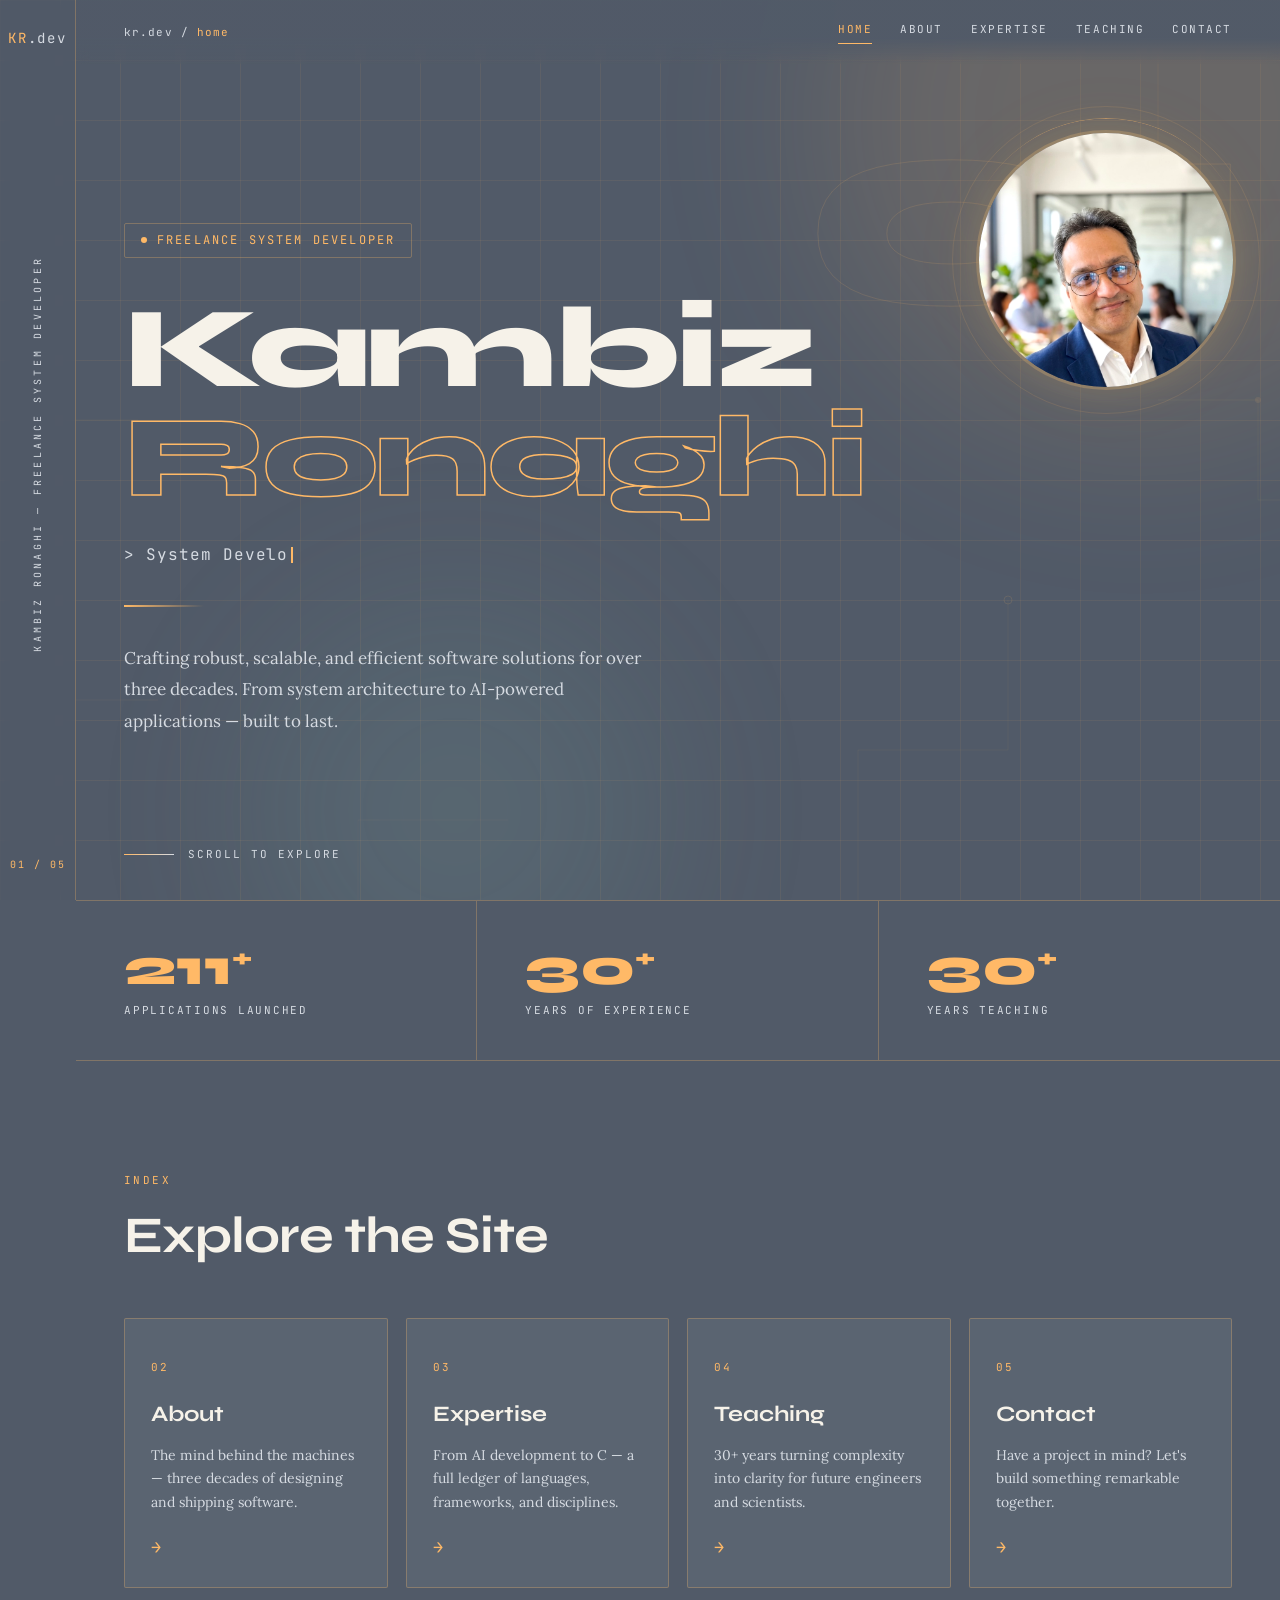
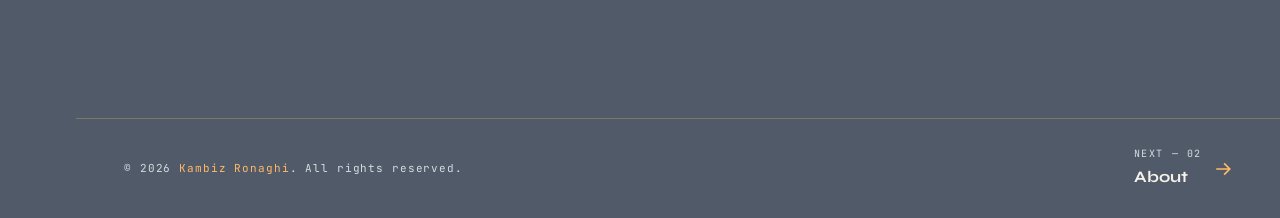
==== commit c90a123a: "Redesign contact page as 3D card, remove fake contact lock, fix stat - Replace fake username/passwor" ====
--- a/index.html
+++ b/index.html
@@ -74,7 +74,7 @@
     <!-- Stats strip -->
     <section class="stats-strip reveal">
       <div class="stat-cell">
-        <div class="stat-num" id="counter-apps">0<sup>+</sup></div>
+        <div class="stat-num" id="counter-apps">250<sup>+</sup></div>
         <div class="stat-label">Applications Launched</div>
       </div>
       <div class="stat-cell">
--- a/css/style.css
+++ b/css/style.css
@@ -290,45 +290,79 @@
 
 /* ════════════════ CONTACT ════════════════ */
 
-.contact-head { padding: 170px var(--pad-x) 10px; max-width: 780px; position: relative; }
-.contact-sub { color: var(--text-dim); margin-top: 26px; max-width: 580px; }
-
-.unlock-panel {
-  margin: 50px var(--pad-x) 150px; max-width: 460px;
-  background: var(--bg-2); border: 1px solid var(--border); border-radius: 2px;
-  padding: 44px 40px; position: relative;
-}
-.unlock-panel::before { content: ''; position: absolute; top: 0; left: 0; right: 0; height: 2px; background: linear-gradient(90deg, var(--accent), transparent); }
-.unlock-label { font-family: var(--font-mono); font-size: 10px; letter-spacing: 0.22em; text-transform: uppercase; color: var(--accent); margin-bottom: 12px; }
-.unlock-title { font-family: var(--font-head); font-weight: 700; font-size: 24px; color: var(--text); margin-bottom: 30px; }
-
-.field { margin-bottom: 20px; }
-.field label { display: block; font-family: var(--font-mono); font-size: 11px; letter-spacing: 0.14em; text-transform: uppercase; color: var(--text-dim); margin-bottom: 8px; }
-.field input {
-  width: 100%; padding: 12px 16px;
-  background: var(--bg-3); border: 1px solid var(--border); border-radius: 2px;
-  color: var(--text); font-family: var(--font-mono); font-size: 14px;
-  outline: none; transition: border-color 0.2s;
-}
-.field input:focus { border-color: rgba(255,185,103,0.5); }
-
-.btn-primary {
-  width: 100%; padding: 14px;
-  background: var(--accent); color: var(--ink);
-  border: none; border-radius: 2px;
-  font-family: var(--font-mono); font-size: 12px; letter-spacing: 0.16em; text-transform: uppercase; font-weight: 500;
-  cursor: pointer; margin-top: 8px; transition: background 0.2s;
-}
-.btn-primary:hover { background: #ffe9c9; }
-.form-error { font-family: var(--font-mono); font-size: 12px; color: #ffb3a7; margin-top: 14px; text-align: center; display: none; }
-
-.unlock-result { display: none; margin-top: 28px; border-top: 1px solid var(--border); padding-top: 28px; }
-.result-label { font-family: var(--font-mono); font-size: 10px; letter-spacing: 0.18em; text-transform: uppercase; color: var(--accent); margin-bottom: 16px; }
 .contact-detail-row { display: flex; align-items: center; gap: 14px; margin-bottom: 14px; }
 .contact-detail-icon { width: 34px; height: 34px; flex-shrink: 0; background: var(--accent-dim); border-radius: 2px; display: flex; align-items: center; justify-content: center; font-size: 15px; }
 .contact-detail-text { font-family: var(--font-mono); font-size: 13px; color: var(--text); }
 .contact-detail-text small { display: block; font-size: 10px; letter-spacing: 0.12em; text-transform: uppercase; color: var(--text-dim); margin-bottom: 3px; }
 .contact-detail-text a { color: var(--accent); text-decoration: none; }
+
+/* ── 3D contact card ── */
+.card3d-stage {
+  min-height: calc(100vh - 0px);
+  display: flex; align-items: center; justify-content: center;
+  padding: 150px var(--pad-x) 120px;
+  perspective: 1400px;
+  position: relative;
+}
+.card3d-stage .page-numeral {
+  position: absolute; top: 50%; left: 50%;
+  transform: translate(-50%, -50%);
+  font-size: clamp(220px, 40vw, 460px);
+  font-family: var(--font-head); font-weight: 800;
+  color: rgba(255,255,255,0.025); line-height: 1; z-index: 0;
+  pointer-events: none; user-select: none;
+}
+.card3d {
+  --rx: 0deg; --ry: 0deg;
+  position: relative; z-index: 1;
+  width: 100%; max-width: 560px;
+  padding: 56px 52px;
+  background: linear-gradient(155deg, var(--bg-2), var(--bg) 70%);
+  border: 1px solid var(--border);
+  border-top-color: rgba(255,185,103,0.55);
+  border-radius: 6px;
+  transform-style: preserve-3d;
+  transform: rotateX(var(--rx)) rotateY(var(--ry));
+  transition: transform 0.12s ease-out, box-shadow 0.3s ease;
+  box-shadow:
+    0 2px 0 rgba(255,255,255,0.04) inset,
+    0 30px 60px -20px rgba(0,0,0,0.55),
+    0 60px 120px -40px rgba(0,0,0,0.65);
+  will-change: transform;
+}
+.card3d:hover {
+  box-shadow:
+    0 2px 0 rgba(255,255,255,0.06) inset,
+    0 40px 80px -24px rgba(0,0,0,0.6),
+    0 80px 150px -40px rgba(0,0,0,0.7),
+    0 0 60px -20px rgba(255,185,103,0.25);
+}
+/* radial sheen that follows the cursor */
+.card3d-glow {
+  position: absolute; inset: 0; border-radius: inherit; z-index: 0;
+  background: radial-gradient(420px circle at var(--mx,50%) var(--my,30%), rgba(255,185,103,0.14), transparent 60%);
+  opacity: 0; transition: opacity 0.3s ease; pointer-events: none;
+}
+.card3d:hover .card3d-glow { opacity: 1; }
+
+/* lift inner content off the surface for parallax depth */
+.card3d-inner { position: relative; z-index: 1; transform: translateZ(40px); }
+.card3d-title {
+  font-family: var(--font-head); font-weight: 800;
+  font-size: clamp(34px, 5vw, 52px); line-height: 1.05;
+  color: var(--text); margin: 14px 0 0; letter-spacing: -0.01em;
+}
+.card3d-sub { color: var(--text-dim); margin: 26px 0 36px; max-width: 440px; }
+.card3d-details {
+  border-top: 1px solid var(--border); padding-top: 30px;
+  transform: translateZ(24px);
+}
+.card3d-details .contact-detail-row { margin-bottom: 18px; }
+.card3d-details .contact-detail-row:last-child { margin-bottom: 0; }
+
+@media (prefers-reduced-motion: reduce) {
+  .card3d { transform: none !important; transition: box-shadow 0.3s ease; }
+}
 
 /* ── Footer / pager ── */
 .pager {
@@ -390,5 +424,6 @@
   :root { --pad-x: 20px; }
   .explore-grid { grid-template-columns: 1fr; }
   .top-nav a { font-size: 10px; letter-spacing: 0.08em; }
-  .unlock-panel { padding: 36px 24px; }
-}
+  .card3d { padding: 40px 26px; }
+  .card3d-stage { padding: 120px var(--pad-x) 90px; }
+}
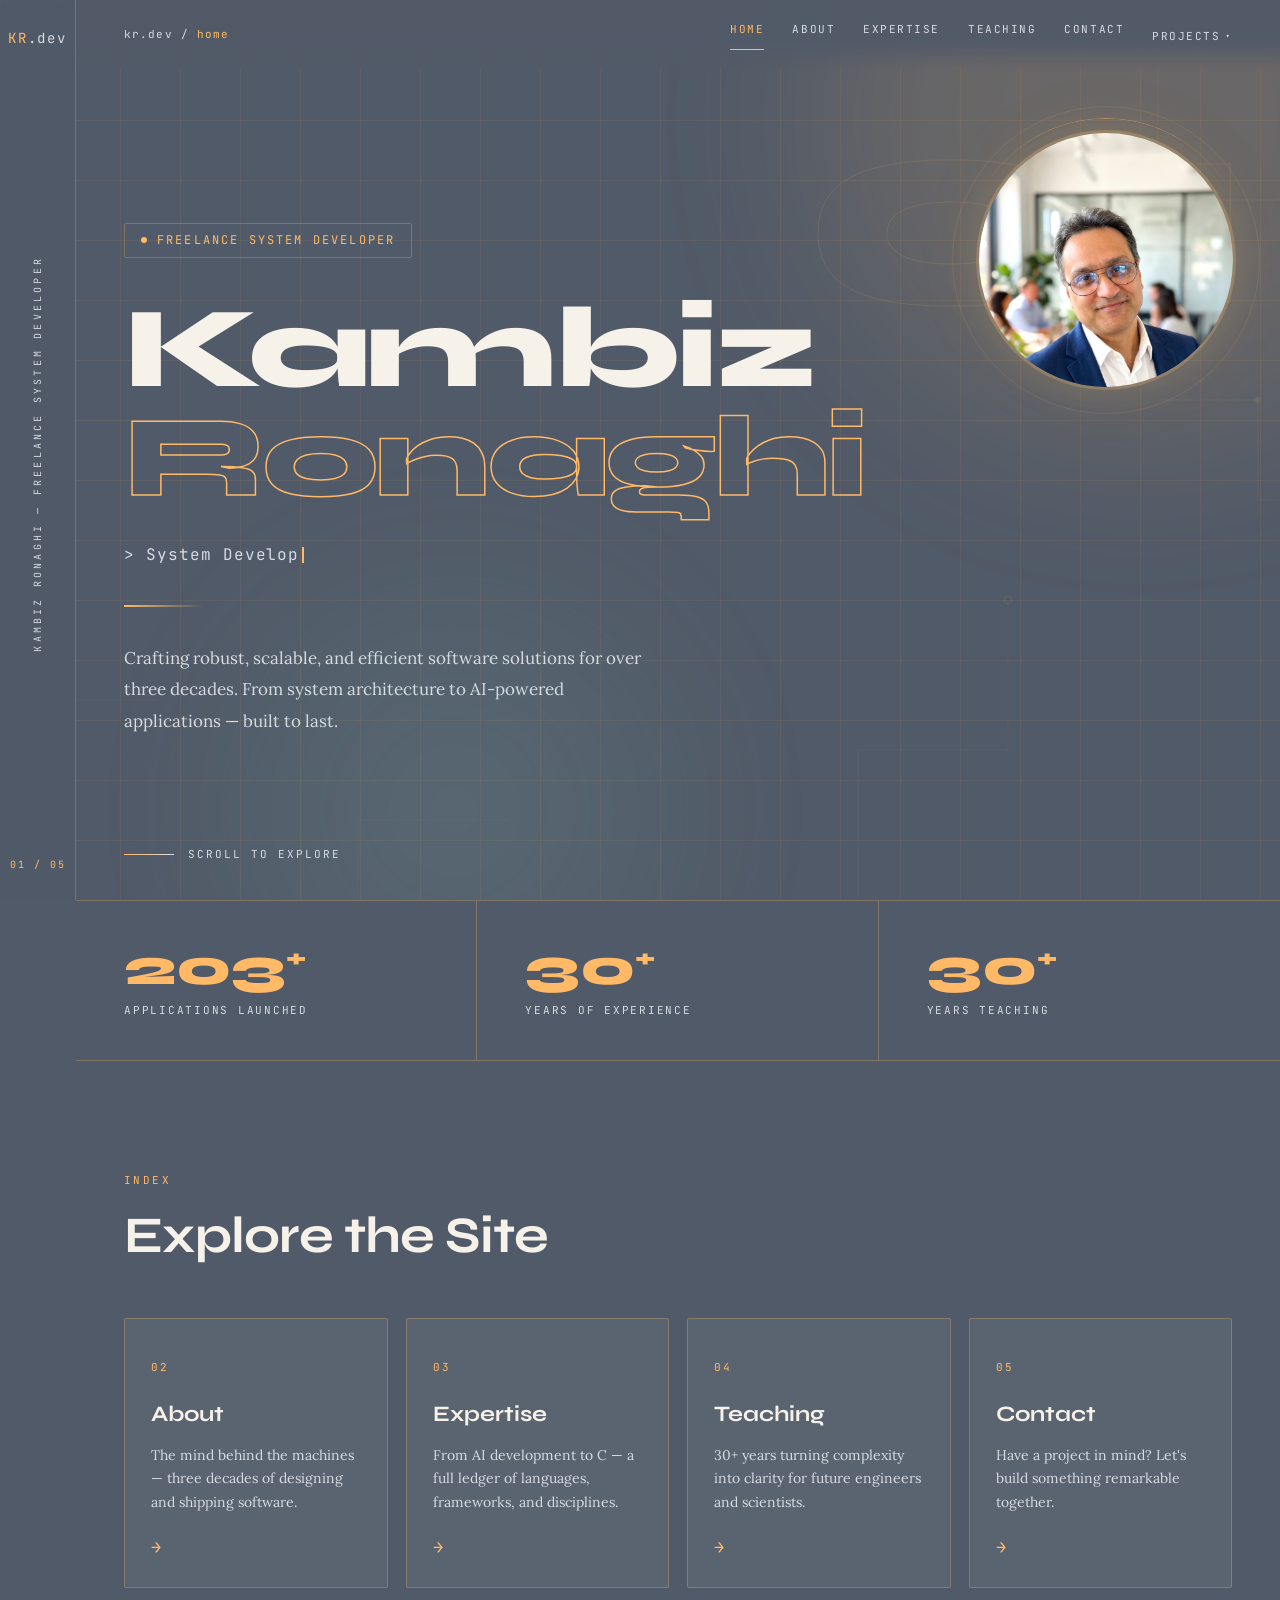
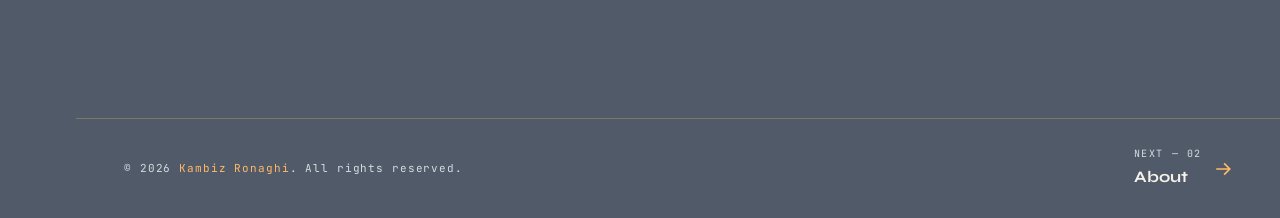
==== commit ebd24e29: "Add Projects menu with Salary dropdown to nav Add a "Projects" top-level nav item containing a "Sala" ====
--- a/index.html
+++ b/index.html
@@ -25,6 +25,12 @@
       <a href="expertise.html">Expertise</a>
       <a href="teaching.html">Teaching</a>
       <a href="contact.html">Contact</a>
+      <div class="nav-dropdown">
+        <button class="nav-dropdown-toggle" type="button" aria-haspopup="true" aria-expanded="false">Projects <span class="nav-caret" aria-hidden="true">▾</span></button>
+        <div class="nav-dropdown-menu">
+          <a href="https://kronaghi.github.io/salary_lusi/" target="_blank" rel="noopener">Salary</a>
+        </div>
+      </div>
     </nav>
   </header>
 
--- a/css/style.css
+++ b/css/style.css
@@ -24,7 +24,7 @@
   --font-mono: 'JetBrains Mono', monospace;
 }
 
-html { scroll-behavior: smooth; }
+html { scroll-behavior: smooth; overflow-x: hidden; max-width: 100%; }
 
 body {
   background: var(--bg);
@@ -84,6 +84,38 @@
 }
 .top-nav a:hover { color: var(--accent); }
 .top-nav a.active { color: var(--accent); border-bottom-color: var(--accent); }
+
+/* ── Nav dropdown (Projects ▸ Salary) ── */
+.nav-dropdown { position: relative; }
+.nav-dropdown-toggle {
+  font-family: var(--font-mono); font-size: 11px; letter-spacing: 0.14em; text-transform: uppercase;
+  color: var(--text-dim); background: none; border: none; cursor: pointer;
+  display: inline-flex; align-items: center; gap: 5px;
+  padding: 0 0 4px; border-bottom: 1px solid transparent;
+  transition: color 0.2s, border-color 0.2s;
+}
+.nav-dropdown:hover .nav-dropdown-toggle,
+.nav-dropdown:focus-within .nav-dropdown-toggle { color: var(--accent); }
+.nav-caret { font-size: 9px; transition: transform 0.2s; }
+.nav-dropdown:hover .nav-caret,
+.nav-dropdown:focus-within .nav-caret { transform: rotate(180deg); }
+/* invisible bridge so the menu stays open while crossing the gap */
+.nav-dropdown::after { content: ''; position: absolute; top: 100%; left: 0; right: 0; height: 12px; }
+.nav-dropdown-menu {
+  position: absolute; top: calc(100% + 12px); right: 0; min-width: 150px;
+  display: flex; flex-direction: column; gap: 2px;
+  background: var(--bg-2); border: 1px solid var(--border); border-radius: 8px;
+  padding: 8px; z-index: 120;
+  opacity: 0; visibility: hidden; transform: translateY(-6px);
+  transition: opacity 0.2s, transform 0.2s, visibility 0.2s;
+  box-shadow: 0 14px 30px rgba(0, 0, 0, 0.28);
+}
+.nav-dropdown:hover .nav-dropdown-menu,
+.nav-dropdown:focus-within .nav-dropdown-menu { opacity: 1; visibility: visible; transform: translateY(0); }
+.nav-dropdown-menu a {
+  padding: 7px 12px; border-bottom: none; border-radius: 5px; white-space: nowrap;
+}
+.nav-dropdown-menu a:hover { background: var(--accent-dim); color: var(--accent); }
 
 main { margin-left: var(--rail-w); position: relative; z-index: 1; }
 
@@ -296,9 +328,98 @@
 .contact-detail-text small { display: block; font-size: 10px; letter-spacing: 0.12em; text-transform: uppercase; color: var(--text-dim); margin-bottom: 3px; }
 .contact-detail-text a { color: var(--accent); text-decoration: none; }
 
+/* ── Dark-red login gate (contact page) ── */
+.login-gate {
+  position: fixed; inset: 0; z-index: 1000;
+  display: flex;
+  overflow-y: auto; -webkit-overflow-scrolling: touch;
+  padding: 24px;
+  background:
+    radial-gradient(900px circle at 50% -10%, rgba(180,30,30,0.55), transparent 60%),
+    linear-gradient(160deg, #3a0606 0%, #240202 55%, #160101 100%);
+}
+.login-gate::before {
+  content: ''; position: absolute; inset: 0; pointer-events: none;
+  background-image:
+    linear-gradient(rgba(255,90,90,0.05) 1px, transparent 1px),
+    linear-gradient(90deg, rgba(255,90,90,0.05) 1px, transparent 1px);
+  background-size: 54px 54px;
+  mask-image: radial-gradient(circle at 50% 40%, #000 30%, transparent 80%);
+}
+.login-gate.is-hidden { display: none; }
+
+.login-card {
+  position: relative; z-index: 1;
+  margin: auto;
+  width: 100%; max-width: 400px;
+  padding: 46px 40px 40px;
+  background: linear-gradient(155deg, rgba(60,10,10,0.92), rgba(28,4,4,0.92));
+  border: 1px solid rgba(255,90,90,0.28);
+  border-top-color: rgba(255,120,120,0.6);
+  border-radius: 8px;
+  box-shadow:
+    0 30px 70px -20px rgba(0,0,0,0.7),
+    0 0 60px -24px rgba(220,40,40,0.5),
+    0 2px 0 rgba(255,255,255,0.05) inset;
+  text-align: center;
+}
+.login-lock {
+  width: 56px; height: 56px; margin: 0 auto 22px;
+  display: flex; align-items: center; justify-content: center;
+  border-radius: 50%;
+  color: #ffb0b0;
+  background: rgba(255,80,80,0.12);
+  border: 1px solid rgba(255,90,90,0.35);
+}
+.login-eyebrow {
+  font-family: var(--font-mono); font-size: 10px; letter-spacing: 0.26em;
+  text-transform: uppercase; color: #ff8a8a; margin-bottom: 10px;
+}
+.login-title {
+  font-family: var(--font-head); font-weight: 800; font-size: 26px;
+  color: #fff4f0; margin-bottom: 10px; letter-spacing: -0.01em;
+}
+.login-sub {
+  font-family: var(--font-body); font-size: 14px; line-height: 1.6;
+  color: rgba(255,220,215,0.65); margin-bottom: 28px;
+}
+.login-field { display: block; text-align: left; margin-bottom: 16px; }
+.login-field span {
+  display: block; font-family: var(--font-mono); font-size: 10px;
+  letter-spacing: 0.16em; text-transform: uppercase;
+  color: rgba(255,200,195,0.7); margin-bottom: 7px;
+}
+.login-field input {
+  width: 100%; padding: 12px 15px;
+  background: rgba(15,2,2,0.6);
+  border: 1px solid rgba(255,90,90,0.3); border-radius: 4px;
+  color: #fff4f0; font-family: var(--font-mono); font-size: 14px;
+  outline: none; transition: border-color 0.2s, box-shadow 0.2s;
+}
+.login-field input::placeholder { color: rgba(255,200,195,0.3); }
+.login-field input:focus {
+  border-color: rgba(255,120,120,0.8);
+  box-shadow: 0 0 0 3px rgba(220,40,40,0.18);
+}
+.login-btn {
+  width: 100%; margin-top: 8px; padding: 13px;
+  background: linear-gradient(180deg, #d83232, #a81e1e);
+  color: #fff4f0; border: none; border-radius: 4px;
+  font-family: var(--font-mono); font-size: 12px; letter-spacing: 0.16em;
+  text-transform: uppercase; font-weight: 500; cursor: pointer;
+  transition: filter 0.2s, transform 0.05s;
+}
+.login-btn:hover { filter: brightness(1.12); }
+.login-btn:active { transform: translateY(1px); }
+.login-error {
+  font-family: var(--font-mono); font-size: 12px; color: #ffb3a7;
+  margin-top: 14px; min-height: 16px; opacity: 0; transition: opacity 0.2s;
+}
+.login-error.show { opacity: 1; }
+
 /* ── 3D contact card ── */
 .card3d-stage {
-  min-height: calc(100vh - 0px);
+  min-height: 100vh; min-height: 100dvh;
   display: flex; align-items: center; justify-content: center;
   padding: 150px var(--pad-x) 120px;
   perspective: 1400px;
@@ -423,7 +544,13 @@
 @media (max-width: 560px) {
   :root { --pad-x: 20px; }
   .explore-grid { grid-template-columns: 1fr; }
-  .top-nav a { font-size: 10px; letter-spacing: 0.08em; }
+  .top-nav { flex-wrap: wrap; row-gap: 6px; column-gap: 14px; justify-content: flex-start; }
+  .top-nav a { font-size: 10px; letter-spacing: 0.08em; padding-bottom: 2px; }
   .card3d { padding: 40px 26px; }
-  .card3d-stage { padding: 120px var(--pad-x) 90px; }
-}
+  .card3d-stage { padding: 110px var(--pad-x) 80px; }
+  .card3d-title { font-size: clamp(30px, 8vw, 40px); }
+
+  .login-card { padding: 38px 24px 32px; }
+  .login-title { font-size: 22px; }
+  .login-sub { font-size: 13px; }
+}
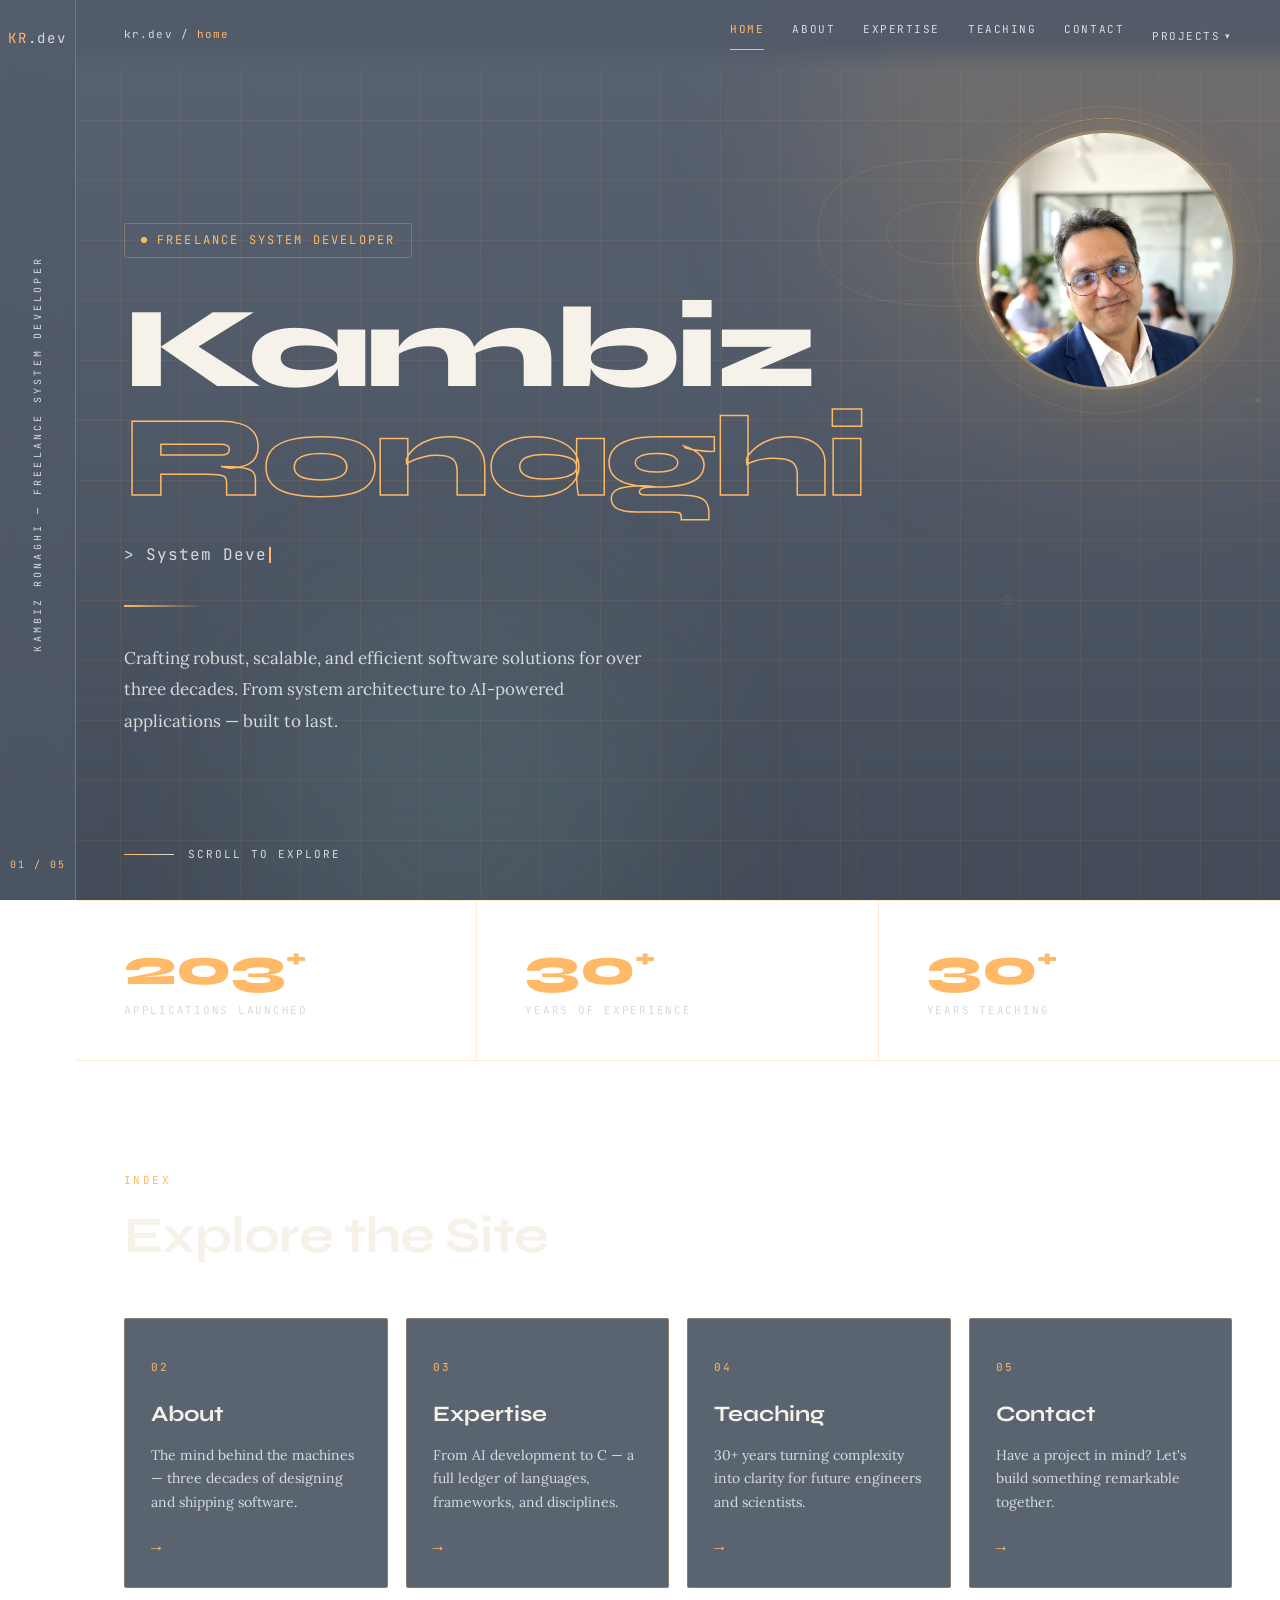
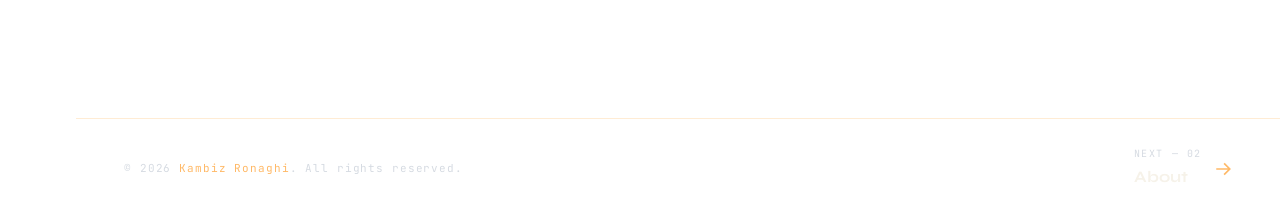
==== commit f873b81b: "Self-host fonts, optimize images, align look with Tarifrechner Performance: - Self-host Syne/JetBrai" ====
--- a/index.html
+++ b/index.html
@@ -4,9 +4,10 @@
   <meta charset="UTF-8" />
   <meta name="viewport" content="width=device-width, initial-scale=1.0" />
   <title>Kambiz Ronaghi — Freelance System Developer</title>
-  <link rel="preconnect" href="https://fonts.googleapis.com" />
-  <link rel="preconnect" href="https://fonts.gstatic.com" crossorigin />
-  <link href="https://fonts.googleapis.com/css2?family=Syne:wght@400;600;700;800&family=JetBrains+Mono:wght@300;400;500&family=Lora:ital,wght@0,400;0,600;1,400&display=swap" rel="stylesheet" />
+  <!-- Self-hosted fonts — no third-party requests, faster first paint -->
+  <link rel="preload" href="fonts/syne-latin.woff2" as="font" type="font/woff2" crossorigin />
+  <link rel="preload" href="fonts/lora-latin.woff2" as="font" type="font/woff2" crossorigin />
+  <link rel="preload" href="fonts/jetbrains-latin.woff2" as="font" type="font/woff2" crossorigin />
   <link rel="stylesheet" href="css/style.css" />
 </head>
 <body>
@@ -68,7 +69,10 @@
         <p class="hero-desc">Crafting robust, scalable, and efficient software solutions for over three decades. From system architecture to AI-powered applications — built to last.</p>
       </div>
       <div class="hero-photo-wrap">
-        <img src="profile.jpg" alt="Kambiz Ronaghi" class="hero-photo" />
+        <picture>
+          <source srcset="profile.webp" type="image/webp" />
+          <img src="profile.jpg" alt="Kambiz Ronaghi" class="hero-photo" width="802" height="1070" decoding="async" />
+        </picture>
       </div>
 
       <div class="hero-scroll">
--- a/css/style.css
+++ b/css/style.css
@@ -1,3 +1,47 @@
+/* ════════════════════════════════════════════════════════════
+   Self-hosted fonts (latin + latin-ext, woff2, variable)
+   ════════════════════════════════════════════════════════════ */
+@font-face {
+  font-family: 'Syne'; font-style: normal; font-weight: 700 800; font-display: swap;
+  src: url(../fonts/syne-latin.woff2) format('woff2');
+  unicode-range: U+0000-00FF, U+0131, U+0152-0153, U+02BB-02BC, U+02C6, U+02DA, U+02DC, U+0304, U+0308, U+0329, U+2000-206F, U+20AC, U+2122, U+2191, U+2193, U+2212, U+2215, U+FEFF, U+FFFD;
+}
+@font-face {
+  font-family: 'Syne'; font-style: normal; font-weight: 700 800; font-display: swap;
+  src: url(../fonts/syne-latinext.woff2) format('woff2');
+  unicode-range: U+0100-02BA, U+02BD-02C5, U+02C7-02CC, U+02CE-02D7, U+02DD-02FF, U+1D00-1DBF, U+1E00-1E9F, U+1EF2-1EFF, U+2020, U+20A0-20AB, U+20AD-20C0, U+2113, U+2C60-2C7F, U+A720-A7FF;
+}
+@font-face {
+  font-family: 'JetBrains Mono'; font-style: normal; font-weight: 400 500; font-display: swap;
+  src: url(../fonts/jetbrains-latin.woff2) format('woff2');
+  unicode-range: U+0000-00FF, U+0131, U+0152-0153, U+02BB-02BC, U+02C6, U+02DA, U+02DC, U+0304, U+0308, U+0329, U+2000-206F, U+20AC, U+2122, U+2191, U+2193, U+2212, U+2215, U+FEFF, U+FFFD;
+}
+@font-face {
+  font-family: 'JetBrains Mono'; font-style: normal; font-weight: 400 500; font-display: swap;
+  src: url(../fonts/jetbrains-latinext.woff2) format('woff2');
+  unicode-range: U+0100-02BA, U+02BD-02C5, U+02C7-02CC, U+02CE-02D7, U+02DD-02FF, U+1D00-1DBF, U+1E00-1E9F, U+1EF2-1EFF, U+2020, U+20A0-20AB, U+20AD-20C0, U+2113, U+2C60-2C7F, U+A720-A7FF;
+}
+@font-face {
+  font-family: 'Lora'; font-style: normal; font-weight: 400 700; font-display: swap;
+  src: url(../fonts/lora-latin.woff2) format('woff2');
+  unicode-range: U+0000-00FF, U+0131, U+0152-0153, U+02BB-02BC, U+02C6, U+02DA, U+02DC, U+0304, U+0308, U+0329, U+2000-206F, U+20AC, U+2122, U+2191, U+2193, U+2212, U+2215, U+FEFF, U+FFFD;
+}
+@font-face {
+  font-family: 'Lora'; font-style: normal; font-weight: 400 700; font-display: swap;
+  src: url(../fonts/lora-latinext.woff2) format('woff2');
+  unicode-range: U+0100-02BA, U+02BD-02C5, U+02C7-02CC, U+02CE-02D7, U+02DD-02FF, U+1D00-1DBF, U+1E00-1E9F, U+1EF2-1EFF, U+2020, U+20A0-20AB, U+20AD-20C0, U+2113, U+2C60-2C7F, U+A720-A7FF;
+}
+@font-face {
+  font-family: 'Lora'; font-style: italic; font-weight: 400 700; font-display: swap;
+  src: url(../fonts/lora-italic-latin.woff2) format('woff2');
+  unicode-range: U+0000-00FF, U+0131, U+0152-0153, U+02BB-02BC, U+02C6, U+02DA, U+02DC, U+0304, U+0308, U+0329, U+2000-206F, U+20AC, U+2122, U+2191, U+2193, U+2212, U+2215, U+FEFF, U+FFFD;
+}
+@font-face {
+  font-family: 'Lora'; font-style: italic; font-weight: 400 700; font-display: swap;
+  src: url(../fonts/lora-italic-latinext.woff2) format('woff2');
+  unicode-range: U+0100-02BA, U+02BD-02C5, U+02C7-02CC, U+02CE-02D7, U+02DD-02FF, U+1D00-1DBF, U+1E00-1E9F, U+1EF2-1EFF, U+2020, U+20A0-20AB, U+20AD-20C0, U+2113, U+2C60-2C7F, U+A720-A7FF;
+}
+
 /* ════════════════════════════════════════════════════════════
    Twilight Workshop — shared styles for kr.dev (multi-page v2)
    Mid-tone dusk slate · ember amber accent · verdigris secondary
@@ -28,6 +72,8 @@
 
 body {
   background: var(--bg);
+  /* Dusk at the top → deep night at the bottom; same treatment as the Tarifrechner */
+  background: linear-gradient(180deg, #586271 0%, #515a68 42%, #434b58 100%) fixed;
   color: var(--text);
   font-family: var(--font-body);
   font-size: 17px;
@@ -189,6 +235,7 @@
 }
 .hero-photo-wrap::after { content: ''; position: absolute; inset: -24px; border-radius: 50%; border: 1px solid rgba(255,185,103,0.12); }
 @keyframes spinRing { from { transform: rotate(0deg); } to { transform: rotate(360deg); } }
+.hero-photo-wrap picture { display: block; width: 100%; height: 100%; }
 .hero-photo {
   width: 100%; height: 100%; border-radius: 50%;
   object-fit: cover; object-position: center top; display: block;
@@ -248,6 +295,7 @@
 }
 .about-aside { position: sticky; top: 130px; display: flex; flex-direction: column; gap: 40px; }
 .about-photo-frame { position: relative; max-width: 360px; }
+.about-photo-frame picture { display: block; }
 .about-photo-frame img { width: 100%; display: block; border: 1px solid var(--border); filter: saturate(0.94) contrast(1.02); }
 .about-photo-frame::before { content: ''; position: absolute; inset: 0; transform: translate(16px, 16px); border: 1px solid var(--accent); opacity: 0.5; pointer-events: none; }
 .big-quote { font-style: italic; font-size: 21px; line-height: 1.6; color: var(--text); border-left: 2px solid var(--accent); padding-left: 22px; }
@@ -554,3 +602,14 @@
   .login-title { font-size: 22px; }
   .login-sub { font-size: 13px; }
 }
+
+/* ── Reduced motion: keep content visible, drop the decorative animation ── */
+@media (prefers-reduced-motion: reduce) {
+  *, *::before, *::after {
+    animation-duration: 0.001ms !important;
+    animation-iteration-count: 1 !important;
+    transition-duration: 0.001ms !important;
+    scroll-behavior: auto !important;
+  }
+  .reveal { opacity: 1 !important; transform: none !important; }
+}
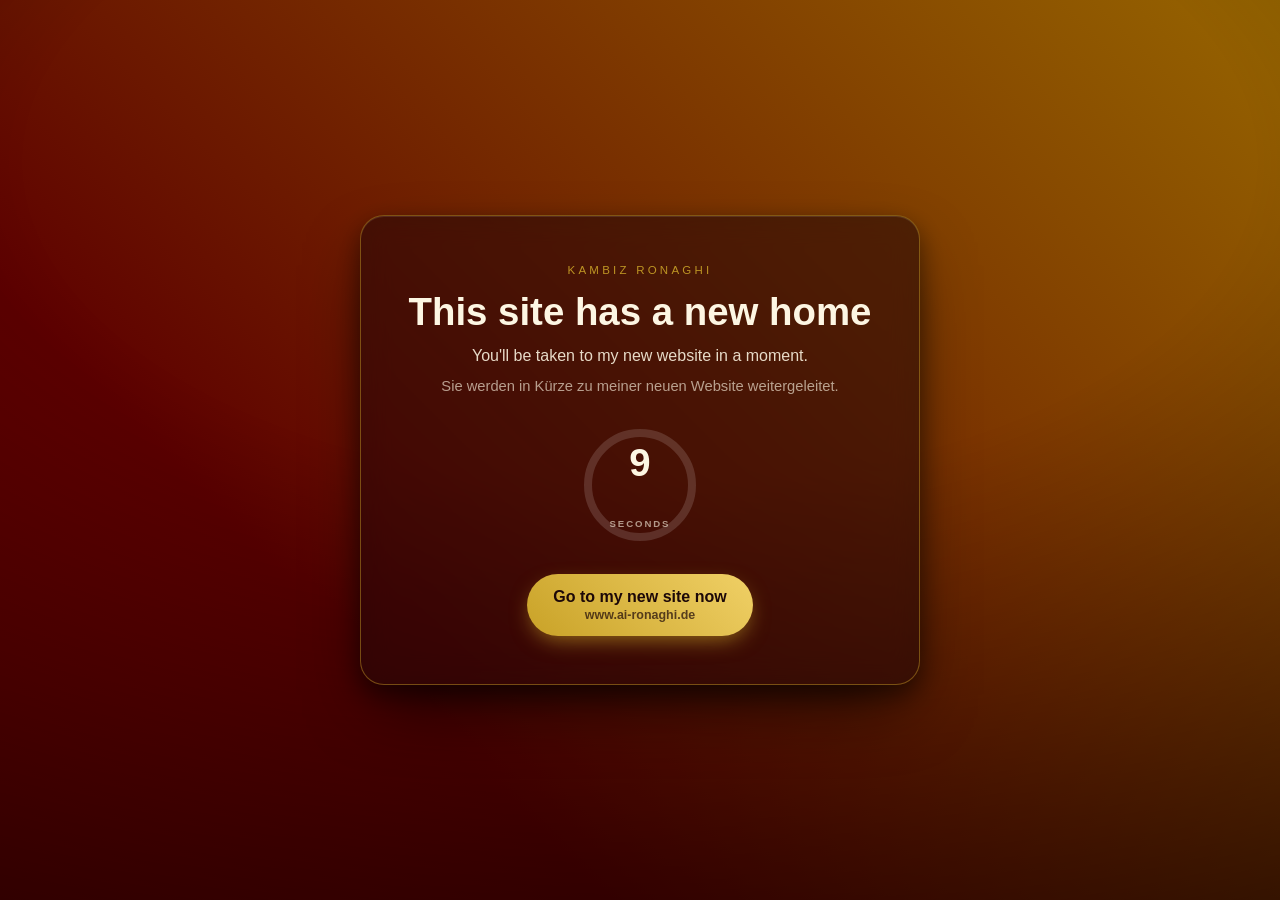
==== commit 9733e69c: "Redirect to new website and update content Updated the index.html file to reflect the new website ad" ====
--- a/index.html
+++ b/index.html
@@ -1,145 +1,136 @@
 <!DOCTYPE html>
 <html lang="en">
 <head>
-  <meta charset="UTF-8" />
-  <meta name="viewport" content="width=device-width, initial-scale=1.0" />
-  <title>Kambiz Ronaghi — Freelance System Developer</title>
-  <!-- Self-hosted fonts — no third-party requests, faster first paint -->
-  <link rel="preload" href="fonts/syne-latin.woff2" as="font" type="font/woff2" crossorigin />
-  <link rel="preload" href="fonts/lora-latin.woff2" as="font" type="font/woff2" crossorigin />
-  <link rel="preload" href="fonts/jetbrains-latin.woff2" as="font" type="font/woff2" crossorigin />
-  <link rel="stylesheet" href="css/style.css" />
+  <meta charset="UTF-8">
+  <meta name="viewport" content="width=device-width, initial-scale=1.0">
+  <title>Kambiz Ronaghi — We've moved</title>
+  <meta http-equiv="refresh" content="10;url=https://www.ai-ronaghi.de">
+  <style>
+    :root{
+      --darkred:#8b0000;
+      --darkyellow:#c9a227;
+      --ink:#fdf6e3;
+      --duration:10s;
+    }
+    *{box-sizing:border-box;margin:0;padding:0}
+    html,body{height:100%}
+    body{
+      font-family:-apple-system,"Segoe UI",Roboto,Helvetica,Arial,sans-serif;
+      color:var(--ink);
+      display:grid;place-items:center;
+      padding:24px;
+      background:linear-gradient(45deg,var(--darkred) 0%,#5e0000 35%,#9a6b00 70%,var(--darkyellow) 100%);
+      background-size:220% 220%;
+      animation:drift 14s ease-in-out infinite;
+      position:relative;overflow:hidden;
+    }
+    body::after{
+      content:"";position:fixed;inset:0;pointer-events:none;
+      background:radial-gradient(120% 90% at 50% 18%,transparent 40%,rgba(0,0,0,.55) 100%);
+    }
+    @keyframes drift{0%{background-position:0% 50%}50%{background-position:100% 50%}100%{background-position:0% 50%}}
+
+    .card{
+      position:relative;z-index:1;
+      max-width:560px;width:100%;
+      padding:48px 40px;
+      text-align:center;
+      border-radius:24px;
+      background:rgba(28,8,8,.55);
+      border:1px solid rgba(201,162,39,.45);
+      backdrop-filter:blur(14px) saturate(120%);
+      -webkit-backdrop-filter:blur(14px) saturate(120%);
+      box-shadow:
+        0 30px 70px -20px rgba(0,0,0,.75),
+        0 10px 24px rgba(0,0,0,.45),
+        inset 0 1px 0 rgba(255,255,255,.10);
+      animation:rise .8s cubic-bezier(.2,.8,.2,1) both;
+    }
+    @keyframes rise{from{opacity:0;transform:translateY(26px) scale(.97)}to{opacity:1;transform:none}}
+
+    .eyebrow{
+      letter-spacing:.28em;text-transform:uppercase;font-size:.72rem;
+      color:var(--darkyellow);opacity:.9;margin-bottom:14px;
+    }
+    h1{font-size:clamp(1.6rem,4.5vw,2.4rem);line-height:1.15;font-weight:800;margin-bottom:10px}
+    .sub{font-size:1rem;line-height:1.55;opacity:.88;margin-bottom:6px}
+    .sub.de{font-size:.92rem;opacity:.62;margin-bottom:28px}
+
+    .ring-wrap{position:relative;width:118px;height:118px;margin:6px auto 26px}
+    svg{transform:rotate(-90deg)}
+    .track{stroke:rgba(255,255,255,.14)}
+    .progress{
+      stroke:var(--darkyellow);stroke-linecap:round;
+      stroke-dasharray:326.7;stroke-dashoffset:0;
+      filter:drop-shadow(0 0 6px rgba(201,162,39,.6));
+      animation:deplete var(--duration) linear forwards;
+    }
+    @keyframes deplete{to{stroke-dashoffset:326.7}}
+    .count{
+      position:absolute;inset:0;display:grid;place-items:center;
+      font-size:2.4rem;font-weight:800;font-variant-numeric:tabular-nums;
+    }
+    .count small{display:block;font-size:.6rem;font-weight:600;letter-spacing:.2em;
+      text-transform:uppercase;opacity:.6;margin-top:2px}
+
+    .go{
+      display:inline-block;margin-top:4px;
+      padding:14px 26px;border-radius:999px;
+      font-weight:700;text-decoration:none;color:#1c0808;
+      background:linear-gradient(45deg,var(--darkyellow),#f0d066);
+      box-shadow:0 8px 22px -6px rgba(201,162,39,.7);
+      transition:transform .15s ease, box-shadow .15s ease;
+    }
+    .go:hover{transform:translateY(-2px);box-shadow:0 12px 28px -6px rgba(201,162,39,.85)}
+    .go .url{display:block;font-size:.78rem;font-weight:600;opacity:.7;margin-top:2px}
+
+    noscript a{color:var(--darkyellow)}
+
+    @media (prefers-reduced-motion:reduce){
+      body{animation:none}
+      .card{animation:none}
+      .progress{animation:none;stroke-dashoffset:0}
+    }
+  </style>
 </head>
 <body>
+  <main class="card" role="main">
+    <p class="eyebrow">Kambiz Ronaghi</p>
+    <h1>This site has a new home</h1>
+    <p class="sub">You'll be taken to my new website in a moment.</p>
+    <p class="sub de">Sie werden in Kürze zu meiner neuen Website weitergeleitet.</p>
 
-  <aside class="rail">
-    <a class="rail-logo" href="index.html">KR<span>.dev</span></a>
-    <span class="rail-title">Kambiz Ronaghi — Freelance System Developer</span>
-    <span class="rail-num">01 / 05</span>
-  </aside>
+    <div class="ring-wrap" aria-hidden="true">
+      <svg width="118" height="118" viewBox="0 0 118 118">
+        <circle class="track"    cx="59" cy="59" r="52" fill="none" stroke-width="8"/>
+        <circle class="progress" cx="59" cy="59" r="52" fill="none" stroke-width="8"/>
+      </svg>
+      <div class="count"><span id="num">10</span><small>seconds</small></div>
+    </div>
 
-  <header class="topbar">
-    <span class="crumb">kr.dev / <b>home</b></span>
-    <nav class="top-nav">
-      <a href="index.html" class="active">Home</a>
-      <a href="about.html">About</a>
-      <a href="expertise.html">Expertise</a>
-      <a href="teaching.html">Teaching</a>
-      <a href="contact.html">Contact</a>
-      <div class="nav-dropdown">
-        <button class="nav-dropdown-toggle" type="button" aria-haspopup="true" aria-expanded="false">Projects <span class="nav-caret" aria-hidden="true">▾</span></button>
-        <div class="nav-dropdown-menu">
-          <a href="https://kronaghi.github.io/salary_lusi/" target="_blank" rel="noopener">Salary</a>
-        </div>
-      </div>
-    </nav>
-  </header>
+    <a class="go" href="https://www.ai-ronaghi.de">
+      Go to my new site now
+      <span class="url">www.ai-ronaghi.de</span>
+    </a>
 
-  <main>
-    <!-- Hero -->
-    <section id="hero">
-      <div class="bg-orb orb-amber"></div>
-      <div class="bg-orb orb-teal"></div>
-      <div class="page-numeral" aria-hidden="true">01</div>
-      <div class="circuit-lines" aria-hidden="true">
-        <svg viewBox="0 0 1440 900" preserveAspectRatio="xMidYMid slice" fill="none" xmlns="http://www.w3.org/2000/svg">
-          <path d="M1200 0 L1200 200 L1380 200" stroke="rgba(255,185,103,0.07)" stroke-width="1"/>
-          <path d="M1380 200 L1440 200" stroke="rgba(255,185,103,0.05)" stroke-width="1"/>
-          <circle cx="1380" cy="200" r="4" fill="none" stroke="rgba(255,185,103,0.15)" stroke-width="1"/>
-          <path d="M1200 400 L1300 400 L1300 500 L1440 500" stroke="rgba(255,185,103,0.05)" stroke-width="1"/>
-          <circle cx="1300" cy="400" r="3" fill="rgba(255,185,103,0.1)"/>
-          <path d="M0 600 L100 600 L100 700 L200 700" stroke="rgba(255,185,103,0.06)" stroke-width="1"/>
-          <circle cx="100" cy="600" r="4" fill="none" stroke="rgba(255,185,103,0.12)" stroke-width="1"/>
-          <path d="M0 300 L60 300 L60 420 L180 420" stroke="rgba(255,185,103,0.05)" stroke-width="1"/>
-          <circle cx="60" cy="300" r="3" fill="rgba(255,185,103,0.08)"/>
-          <path d="M900 900 L900 750 L1050 750 L1050 600" stroke="rgba(255,185,103,0.05)" stroke-width="1"/>
-          <circle cx="1050" cy="600" r="4" fill="none" stroke="rgba(255,185,103,0.12)" stroke-width="1"/>
-          <path d="M400 900 L400 820 L550 820" stroke="rgba(255,185,103,0.04)" stroke-width="1"/>
-        </svg>
-      </div>
-
-      <div class="hero-left">
-        <div class="hero-tag">Freelance System Developer</div>
-        <h1 class="hero-name">
-          <span class="first">Kambiz</span>
-          <span class="last">Ronaghi</span>
-        </h1>
-        <p class="hero-title">&gt; <span id="typed"></span><span class="typed-cursor"></span></p>
-        <div class="hero-divider"></div>
-        <p class="hero-desc">Crafting robust, scalable, and efficient software solutions for over three decades. From system architecture to AI-powered applications — built to last.</p>
-      </div>
-      <div class="hero-photo-wrap">
-        <picture>
-          <source srcset="profile.webp" type="image/webp" />
-          <img src="profile.jpg" alt="Kambiz Ronaghi" class="hero-photo" width="802" height="1070" decoding="async" />
-        </picture>
-      </div>
-
-      <div class="hero-scroll">
-        <div class="hero-scroll-line"></div>
-        Scroll to explore
-      </div>
-    </section>
-
-    <!-- Stats strip -->
-    <section class="stats-strip reveal">
-      <div class="stat-cell">
-        <div class="stat-num" id="counter-apps">250<sup>+</sup></div>
-        <div class="stat-label">Applications Launched</div>
-      </div>
-      <div class="stat-cell">
-        <div class="stat-num">30<sup>+</sup></div>
-        <div class="stat-label">Years of Experience</div>
-      </div>
-      <div class="stat-cell">
-        <div class="stat-num">30<sup>+</sup></div>
-        <div class="stat-label">Years Teaching</div>
-      </div>
-    </section>
-
-    <!-- Explore directory -->
-    <section class="explore">
-      <div class="kicker reveal">Index</div>
-      <h2 class="page-title reveal" style="font-size:clamp(32px,4vw,52px)">Explore the Site</h2>
-      <div class="explore-grid">
-        <a class="explore-card glow-card reveal" href="about.html">
-          <span class="ec-num">02</span>
-          <h3 class="ec-title">About</h3>
-          <p class="ec-desc">The mind behind the machines — three decades of designing and shipping software.</p>
-          <span class="ec-arrow">→</span>
-        </a>
-        <a class="explore-card glow-card reveal" href="expertise.html">
-          <span class="ec-num">03</span>
-          <h3 class="ec-title">Expertise</h3>
-          <p class="ec-desc">From AI development to C — a full ledger of languages, frameworks, and disciplines.</p>
-          <span class="ec-arrow">→</span>
-        </a>
-        <a class="explore-card glow-card reveal" href="teaching.html">
-          <span class="ec-num">04</span>
-          <h3 class="ec-title">Teaching</h3>
-          <p class="ec-desc">30+ years turning complexity into clarity for future engineers and scientists.</p>
-          <span class="ec-arrow">→</span>
-        </a>
-        <a class="explore-card glow-card reveal" href="contact.html">
-          <span class="ec-num">05</span>
-          <h3 class="ec-title">Contact</h3>
-          <p class="ec-desc">Have a project in mind? Let's build something remarkable together.</p>
-          <span class="ec-arrow">→</span>
-        </a>
-      </div>
-    </section>
+    <noscript>
+      <p class="sub" style="margin-top:20px">
+        Redirecting in 10 seconds… or
+        <a href="https://www.ai-ronaghi.de">click here</a>.
+      </p>
+    </noscript>
   </main>
 
-  <footer class="pager">
-    <p class="footer-copy">© 2026 <span>Kambiz Ronaghi</span>. All rights reserved.</p>
-    <div class="pager-nav">
-      <a class="pager-link" href="about.html">
-        <span><small>Next — 02</small><b>About</b></span>
-        <svg viewBox="0 0 16 16" fill="none" stroke="currentColor" stroke-width="1.5"><path d="M2 8h12M9 3l5 5-5 5"/></svg>
-      </a>
-    </div>
-  </footer>
-
-  <script src="js/main.js"></script>
+  <script>
+    (function(){
+      var target = "https://www.ai-ronaghi.de";
+      var n = 10, el = document.getElementById("num");
+      var t = setInterval(function(){
+        n--; if(el) el.textContent = n < 0 ? 0 : n;
+        if(n <= 0) clearInterval(t);
+      }, 1000);
+      setTimeout(function(){ window.location.replace(target); }, 10000);
+    })();
+  </script>
 </body>
 </html>
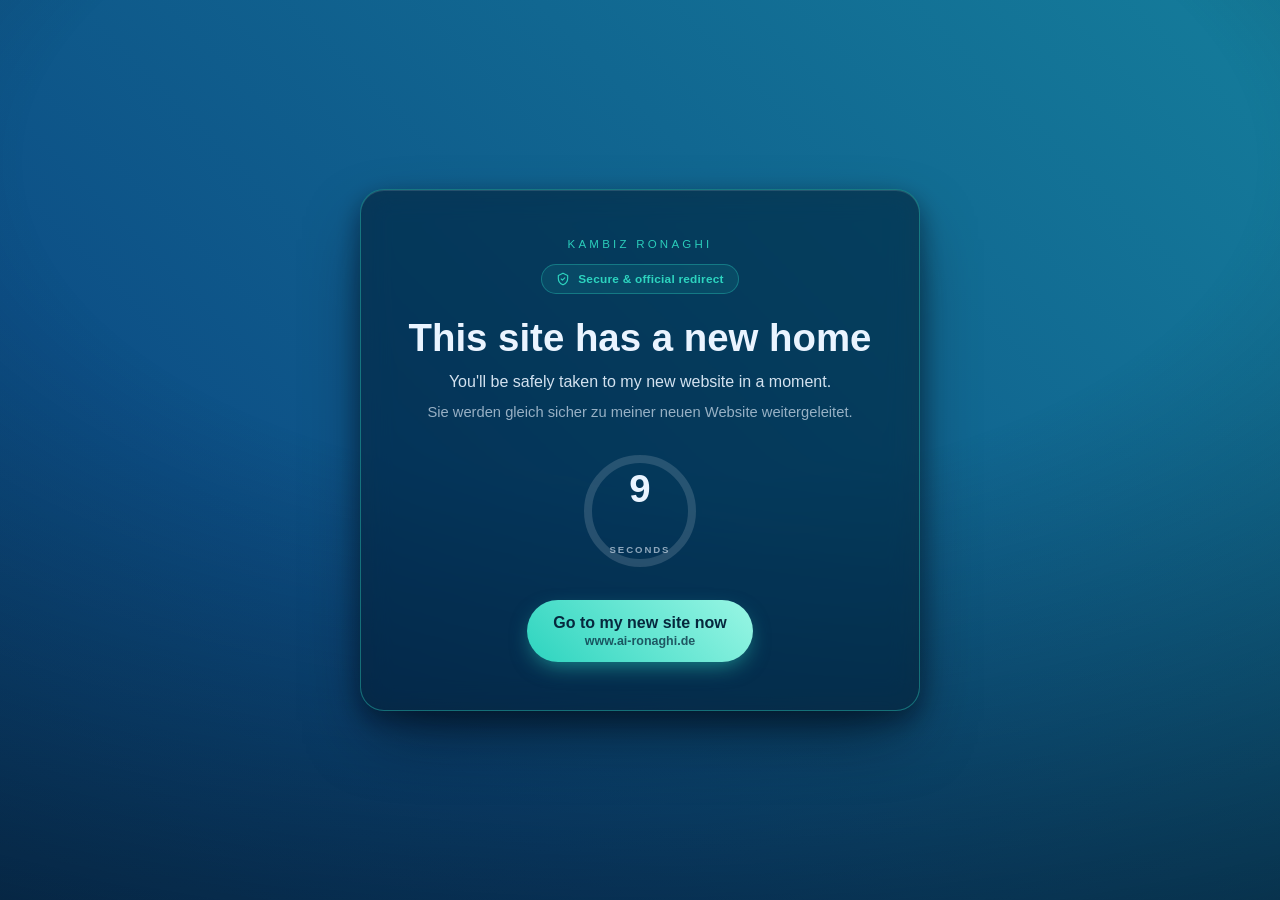
==== commit e5b09bbe: "Revise CSS styles and color variables Updated color scheme and styles for improved aesthetics." ====
--- a/index.html
+++ b/index.html
@@ -7,9 +7,11 @@
   <meta http-equiv="refresh" content="10;url=https://www.ai-ronaghi.de">
   <style>
     :root{
-      --darkred:#8b0000;
-      --darkyellow:#c9a227;
-      --ink:#fdf6e3;
+      --deep:#0b3a66;      /* deep trust blue */
+      --mid:#0e6ba8;       /* calm azure */
+      --teal:#1f9aa6;      /* reassuring teal */
+      --accent:#2dd4bf;    /* fresh, safe accent */
+      --ink:#eaf4ff;
       --duration:10s;
     }
     *{box-sizing:border-box;margin:0;padding:0}
@@ -19,14 +21,14 @@
       color:var(--ink);
       display:grid;place-items:center;
       padding:24px;
-      background:linear-gradient(45deg,var(--darkred) 0%,#5e0000 35%,#9a6b00 70%,var(--darkyellow) 100%);
+      background:linear-gradient(45deg,var(--deep) 0%,#0d4f86 35%,#157f9c 70%,var(--teal) 100%);
       background-size:220% 220%;
-      animation:drift 14s ease-in-out infinite;
+      animation:drift 16s ease-in-out infinite;
       position:relative;overflow:hidden;
     }
     body::after{
       content:"";position:fixed;inset:0;pointer-events:none;
-      background:radial-gradient(120% 90% at 50% 18%,transparent 40%,rgba(0,0,0,.55) 100%);
+      background:radial-gradient(120% 90% at 50% 18%,transparent 40%,rgba(2,12,24,.55) 100%);
     }
     @keyframes drift{0%{background-position:0% 50%}50%{background-position:100% 50%}100%{background-position:0% 50%}}
 
@@ -36,33 +38,43 @@
       padding:48px 40px;
       text-align:center;
       border-radius:24px;
-      background:rgba(28,8,8,.55);
-      border:1px solid rgba(201,162,39,.45);
+      background:rgba(8,24,40,.55);
+      border:1px solid rgba(45,212,191,.40);
       backdrop-filter:blur(14px) saturate(120%);
       -webkit-backdrop-filter:blur(14px) saturate(120%);
       box-shadow:
-        0 30px 70px -20px rgba(0,0,0,.75),
-        0 10px 24px rgba(0,0,0,.45),
-        inset 0 1px 0 rgba(255,255,255,.10);
+        0 30px 70px -20px rgba(2,12,24,.75),
+        0 10px 24px rgba(2,12,24,.45),
+        inset 0 1px 0 rgba(255,255,255,.12);
       animation:rise .8s cubic-bezier(.2,.8,.2,1) both;
     }
     @keyframes rise{from{opacity:0;transform:translateY(26px) scale(.97)}to{opacity:1;transform:none}}
 
     .eyebrow{
       letter-spacing:.28em;text-transform:uppercase;font-size:.72rem;
-      color:var(--darkyellow);opacity:.9;margin-bottom:14px;
+      color:var(--accent);opacity:.95;margin-bottom:14px;
     }
     h1{font-size:clamp(1.6rem,4.5vw,2.4rem);line-height:1.15;font-weight:800;margin-bottom:10px}
-    .sub{font-size:1rem;line-height:1.55;opacity:.88;margin-bottom:6px}
-    .sub.de{font-size:.92rem;opacity:.62;margin-bottom:28px}
+    .sub{font-size:1rem;line-height:1.55;opacity:.9;margin-bottom:6px}
+    .sub.de{font-size:.92rem;opacity:.64;margin-bottom:28px}
+
+    .badge{
+      display:inline-flex;align-items:center;gap:8px;
+      font-size:.74rem;font-weight:600;letter-spacing:.02em;
+      padding:7px 14px;margin-bottom:22px;border-radius:999px;
+      color:var(--accent);
+      background:rgba(45,212,191,.10);
+      border:1px solid rgba(45,212,191,.35);
+    }
+    .badge svg{width:14px;height:14px;display:block}
 
     .ring-wrap{position:relative;width:118px;height:118px;margin:6px auto 26px}
-    svg{transform:rotate(-90deg)}
+    .ring-wrap svg.ring{transform:rotate(-90deg)}
     .track{stroke:rgba(255,255,255,.14)}
     .progress{
-      stroke:var(--darkyellow);stroke-linecap:round;
+      stroke:var(--accent);stroke-linecap:round;
       stroke-dasharray:326.7;stroke-dashoffset:0;
-      filter:drop-shadow(0 0 6px rgba(201,162,39,.6));
+      filter:drop-shadow(0 0 6px rgba(45,212,191,.6));
       animation:deplete var(--duration) linear forwards;
     }
     @keyframes deplete{to{stroke-dashoffset:326.7}}
@@ -76,15 +88,15 @@
     .go{
       display:inline-block;margin-top:4px;
       padding:14px 26px;border-radius:999px;
-      font-weight:700;text-decoration:none;color:#1c0808;
-      background:linear-gradient(45deg,var(--darkyellow),#f0d066);
-      box-shadow:0 8px 22px -6px rgba(201,162,39,.7);
+      font-weight:700;text-decoration:none;color:#06283d;
+      background:linear-gradient(45deg,var(--accent),#99f6e4);
+      box-shadow:0 8px 22px -6px rgba(45,212,191,.6);
       transition:transform .15s ease, box-shadow .15s ease;
     }
-    .go:hover{transform:translateY(-2px);box-shadow:0 12px 28px -6px rgba(201,162,39,.85)}
-    .go .url{display:block;font-size:.78rem;font-weight:600;opacity:.7;margin-top:2px}
+    .go:hover{transform:translateY(-2px);box-shadow:0 12px 28px -6px rgba(45,212,191,.8)}
+    .go .url{display:block;font-size:.78rem;font-weight:600;opacity:.75;margin-top:2px}
 
-    noscript a{color:var(--darkyellow)}
+    noscript a{color:var(--accent)}
 
     @media (prefers-reduced-motion:reduce){
       body{animation:none}
@@ -96,12 +108,21 @@
 <body>
   <main class="card" role="main">
     <p class="eyebrow">Kambiz Ronaghi</p>
+
+    <span class="badge">
+      <svg viewBox="0 0 24 24" fill="none" stroke="currentColor" stroke-width="2" stroke-linecap="round" stroke-linejoin="round" aria-hidden="true">
+        <path d="M12 2l8 4v5c0 5-3.5 9-8 11-4.5-2-8-6-8-11V6z"/>
+        <path d="M9 12l2 2 4-4"/>
+      </svg>
+      Secure &amp; official redirect
+    </span>
+
     <h1>This site has a new home</h1>
-    <p class="sub">You'll be taken to my new website in a moment.</p>
-    <p class="sub de">Sie werden in Kürze zu meiner neuen Website weitergeleitet.</p>
+    <p class="sub">You'll be safely taken to my new website in a moment.</p>
+    <p class="sub de">Sie werden gleich sicher zu meiner neuen Website weitergeleitet.</p>
 
     <div class="ring-wrap" aria-hidden="true">
-      <svg width="118" height="118" viewBox="0 0 118 118">
+      <svg class="ring" width="118" height="118" viewBox="0 0 118 118">
         <circle class="track"    cx="59" cy="59" r="52" fill="none" stroke-width="8"/>
         <circle class="progress" cx="59" cy="59" r="52" fill="none" stroke-width="8"/>
       </svg>
